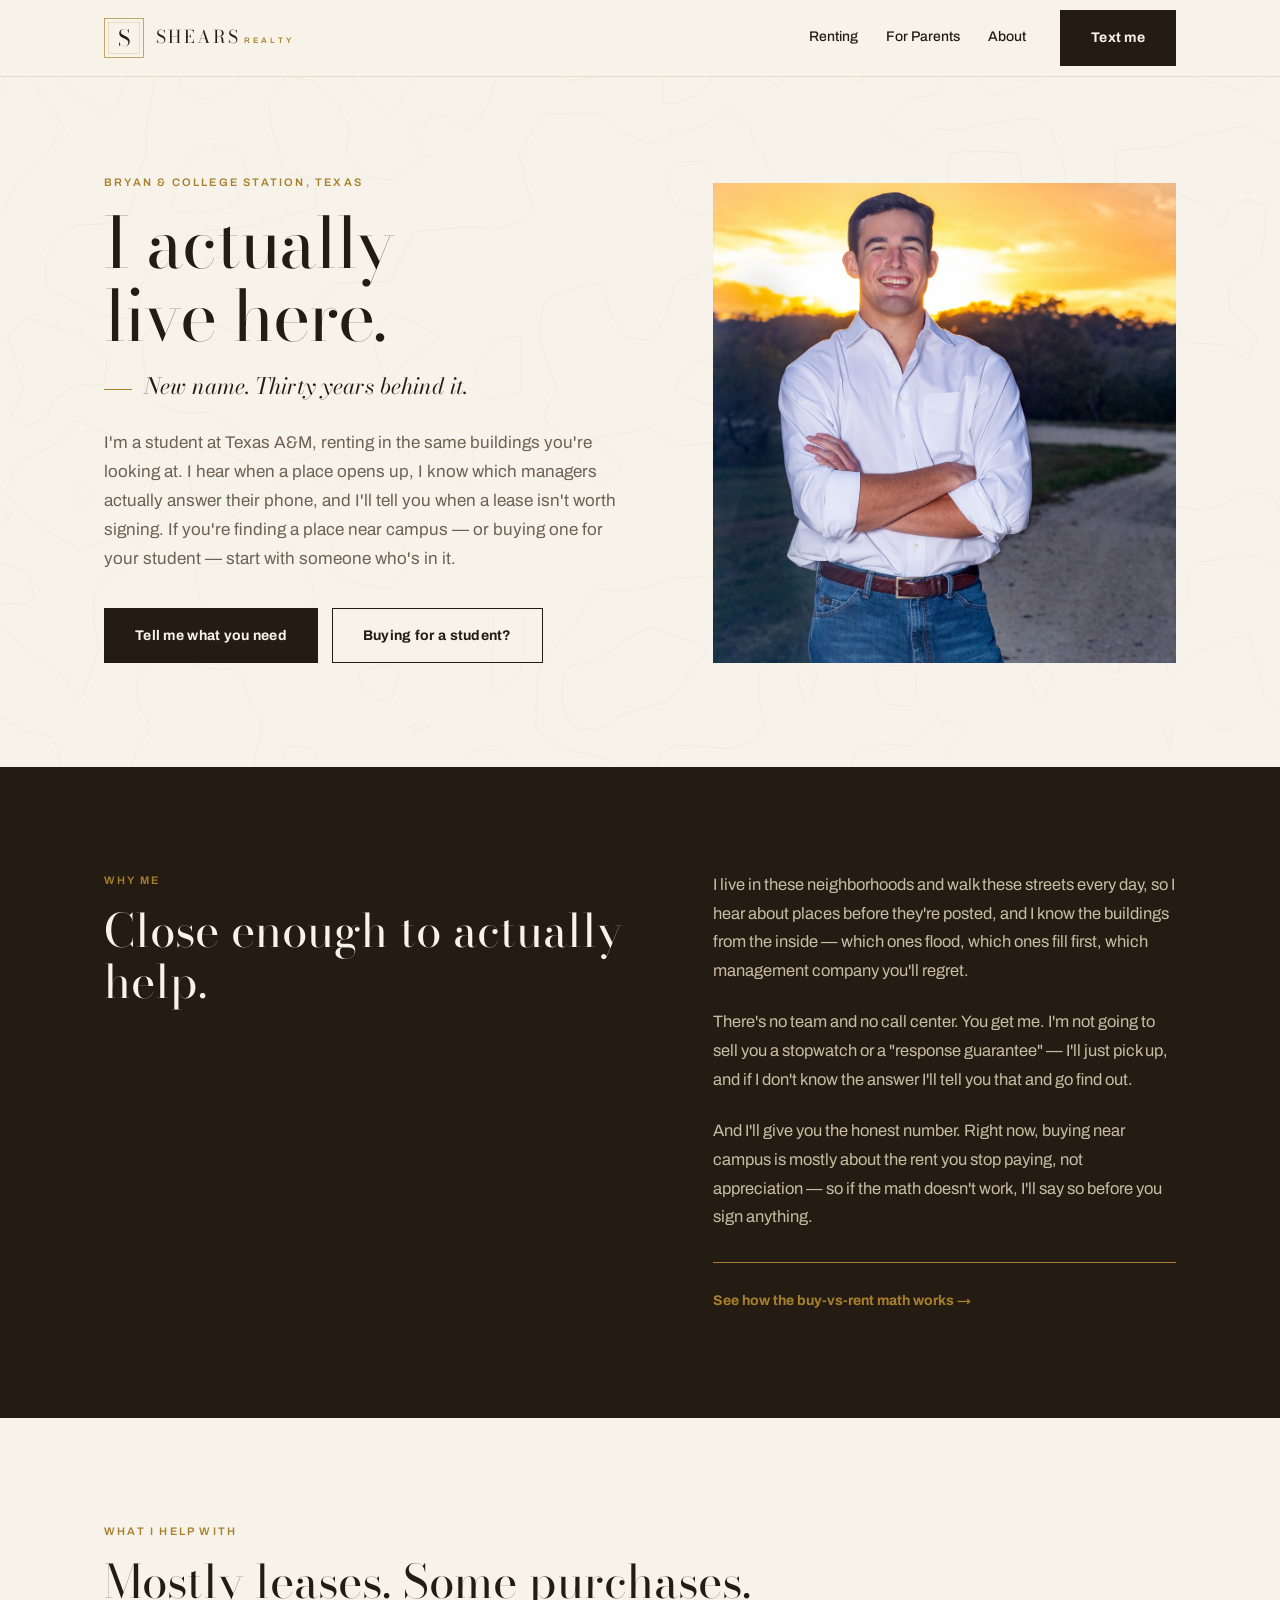
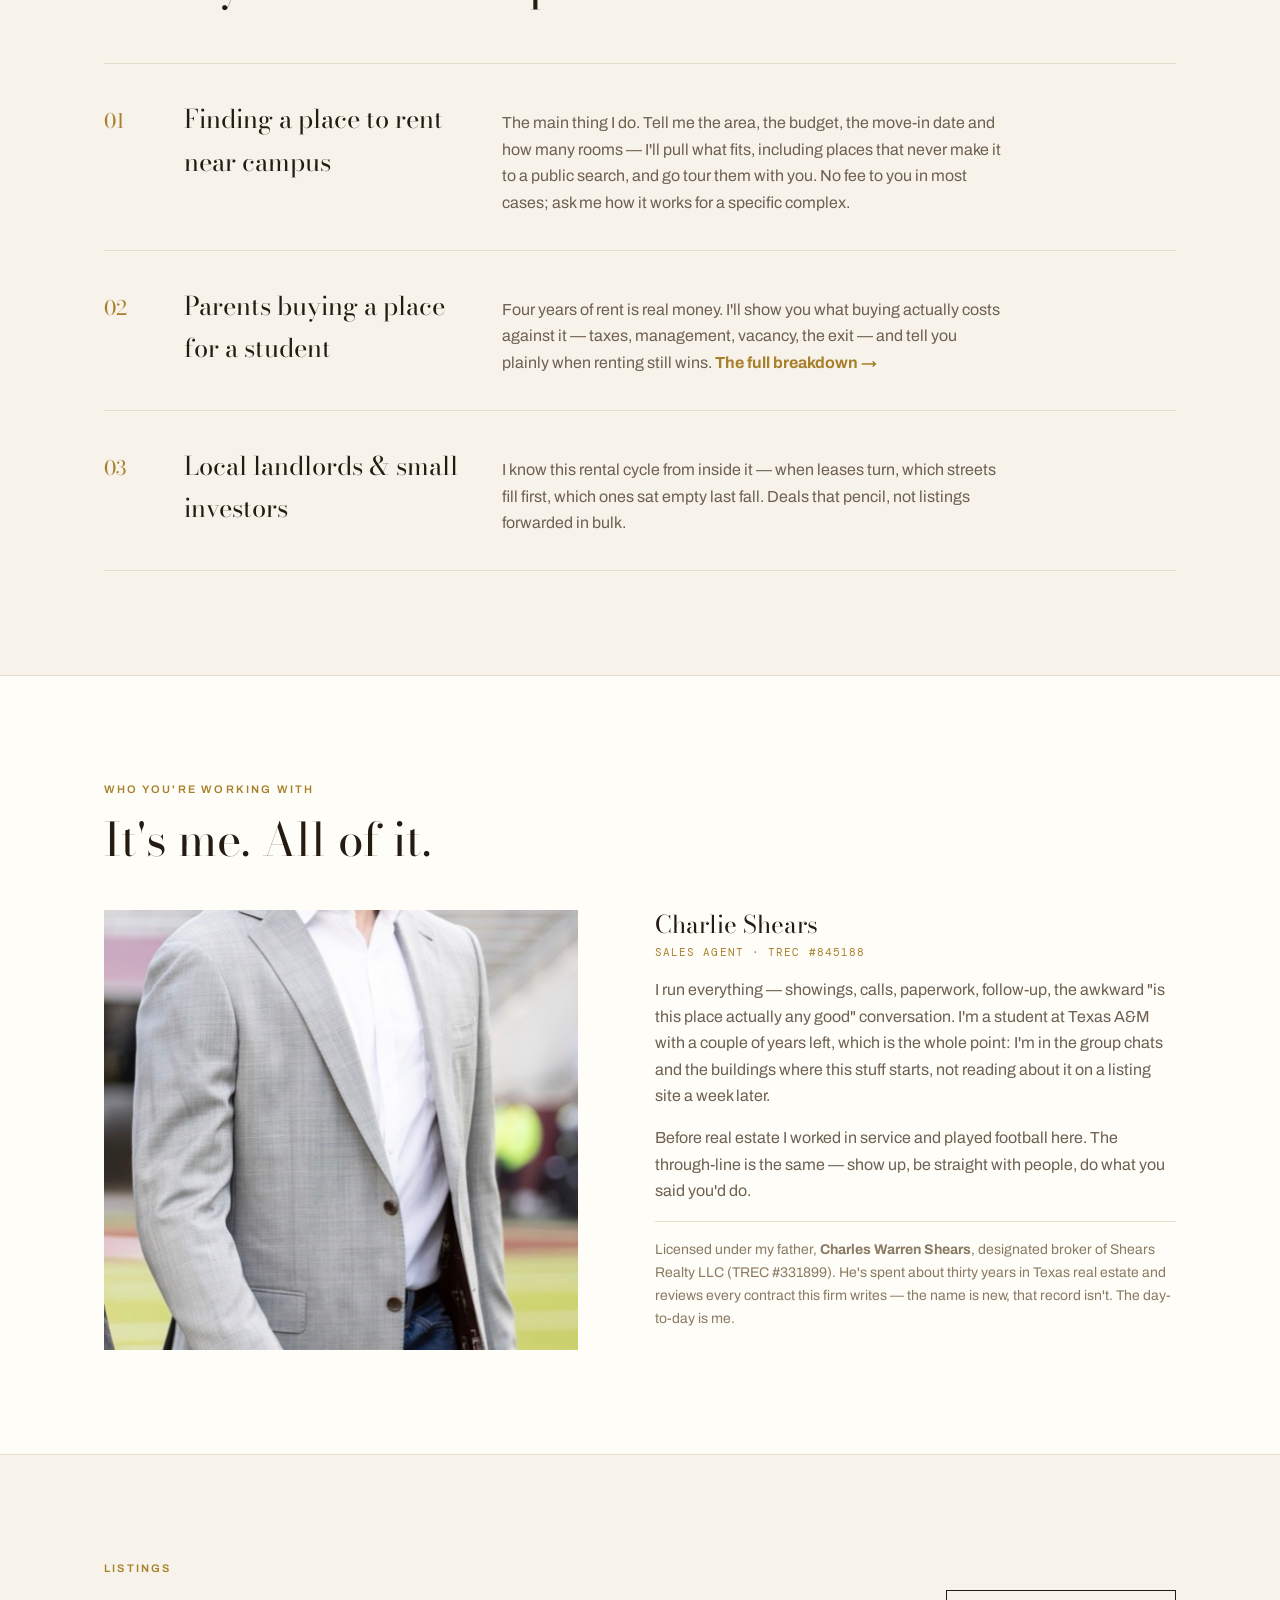
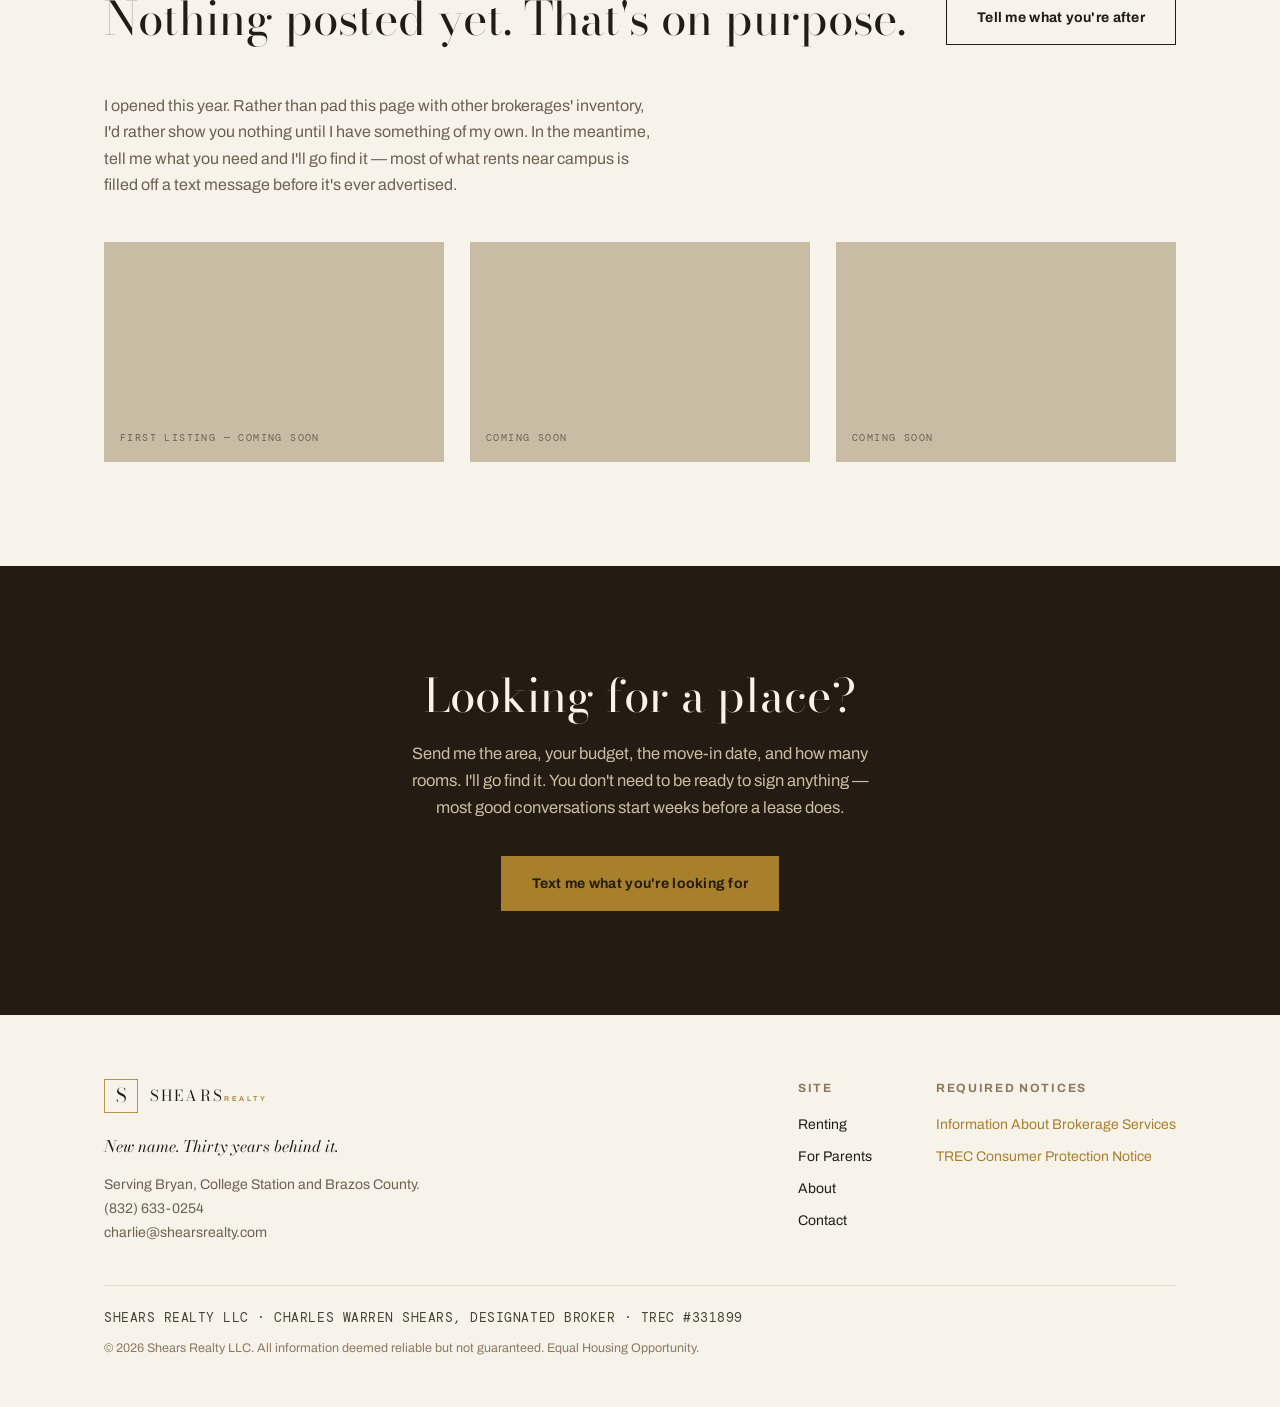
==== index.html @ 7b1cceb6 "Add tagline 'New name. Thirty years behind it.' - Hero deck line under the H1 on index + for-parents" ====
<!doctype html>
<html lang="en">
<head>
<meta charset="utf-8">
<meta name="viewport" content="width=device-width, initial-scale=1">
<title>Shears Realty LLC — Renting &amp; leasing near Texas A&amp;M</title>
<meta name="description" content="I'm a student renting near campus in Bryan–College Station, and I help other people find places here — leases, rentals, and homes parents buy for a student. Straight answers from someone who's actually in it.">
<link rel="canonical" href="https://shearsrealty.com/">
<meta name="theme-color" content="#F7F3EA">

<meta property="og:type" content="website">
<meta property="og:site_name" content="Shears Realty LLC">
<meta property="og:title" content="Shears Realty LLC — I actually live here.">
<meta property="og:description" content="Renting near Texas A&amp;M, from someone who's in the same buildings. Straight answers, no call center.">
<meta property="og:url" content="https://shearsrealty.com/">

<link rel="icon" href="assets/img/favicon.svg" type="image/svg+xml">
<link rel="preconnect" href="https://fonts.googleapis.com">
<link rel="preconnect" href="https://fonts.gstatic.com" crossorigin>
<link href="https://fonts.googleapis.com/css2?family=Bodoni+Moda:ital,opsz,wght@0,6..96,400;0,6..96,500;1,6..96,400&family=Archivo:wght@400;500;600;700&family=DM+Mono:wght@400;500&display=swap" rel="stylesheet">
<link rel="stylesheet" href="assets/css/site.css">
</head>
<body>
<a class="skip" href="#main">Skip to content</a>

<header class="site-header">
  <div class="wrap site-header__inner">
    <a class="brand" href="index.html" aria-label="Shears Realty LLC — home">
      <svg class="brand__mark" viewBox="0 0 84 84" fill="none" aria-hidden="true">
        <rect x="1" y="1" width="82" height="82" stroke="#A8802C" stroke-width="1.4"/>
        <rect x="9" y="9" width="66" height="66" stroke="#A8802C" stroke-width="0.7" opacity="0.55"/>
        <text x="42" y="58" text-anchor="middle" font-family="'Bodoni Moda', Georgia, serif" font-size="47" fill="#241C12">S</text>
      </svg>
      <span>
        <span class="brand__name">SHEARS</span>
        <span class="brand__sub">REALTY</span>
      </span>
    </a>

    <button class="nav-toggle" type="button" aria-expanded="false" aria-controls="primary-nav" aria-label="Open menu">
      <svg width="24" height="24" viewBox="0 0 24 24" fill="none" aria-hidden="true">
        <path d="M4 7h16M4 12h16M4 17h16" stroke="#241C12" stroke-width="1.6" stroke-linecap="round"/>
      </svg>
    </button>

    <nav class="nav" id="primary-nav" aria-label="Primary">
      <div class="nav__links">
        <a href="#help">Renting</a>
        <a href="for-parents.html">For Parents</a>
        <a href="#about">About</a>
      </div>
      <a href="contact.html" class="btn btn-dark">Text me</a>
    </nav>
  </div>
</header>

<main id="main">

  <!-- HERO -->
  <section class="hero">
    <canvas class="hero__bg" id="fractal" aria-hidden="true"></canvas>
    <div class="wrap hero__grid">
      <div>
        <p class="eyebrow">Bryan &amp; College Station, Texas</p>
        <h1 class="h-display">I actually<br>live here.</h1>
        <p class="hero__tag">New name. Thirty years behind it.</p>
        <p class="lede measure" style="margin-top:24px;">I'm a student at Texas&nbsp;A&amp;M, renting in the same buildings you're looking at. I hear when a place opens up, I know which managers actually answer their phone, and I'll tell you when a lease isn't worth signing. If you're finding a place near campus — or buying one for your student — start with someone who's in it.</p>
        <div class="hero__actions">
          <a href="contact.html" class="btn btn-dark">Tell me what you need</a>
          <a href="for-parents.html" class="btn btn-ghost">Buying for a student?</a>
        </div>
      </div>
      <div class="hero__media">
        <div class="ph ph--tall ph--hero">
          <img src="assets/img/charlie-hero.jpg" alt="Charlie Shears outside near College Station, Texas" width="1040" height="1300">
        </div>
      </div>
    </div>
  </section>

  <!-- WHY ME -->
  <section class="section section--dark">
    <div class="wrap split split--wide-left">
      <div>
        <p class="eyebrow">Why me</p>
        <h2 class="h2">Close enough to actually help.</h2>
      </div>
      <div>
        <p style="color:var(--linen); font-size:16.5px; line-height:1.75; margin-bottom:22px;">I live in these neighborhoods and walk these streets every day, so I hear about places before they're posted, and I know the buildings from the inside — which ones flood, which ones fill first, which management company you'll regret.</p>
        <p style="color:var(--linen); font-size:16.5px; line-height:1.75; margin-bottom:22px;">There's no team and no call center. You get me. I'm not going to sell you a stopwatch or a "response guarantee" — I'll just pick up, and if I don't know the answer I'll tell you that and go find out.</p>
        <p style="color:var(--linen); font-size:16.5px; line-height:1.75; margin-bottom:30px;">And I'll give you the honest number. Right now, buying near campus is mostly about the rent you stop paying, not appreciation — so if the math doesn't work, I'll say so before you sign anything.</p>
        <hr class="rule-brass" style="margin-bottom:24px;">
        <a class="link-brass" href="for-parents.html">See how the buy-vs-rent math works &rarr;</a>
      </div>
    </div>
  </section>

  <!-- WHAT I HELP WITH -->
  <section class="section" id="help">
    <div class="wrap">
      <p class="eyebrow">What I help with</p>
      <h2 class="h2">Mostly leases. Some purchases.</h2>
      <div class="rows">
        <div class="rows__item">
          <span class="rows__num">01</span>
          <h3>Finding a place to rent near campus</h3>
          <p>The main thing I do. Tell me the area, the budget, the move-in date and how many rooms — I'll pull what fits, including places that never make it to a public search, and go tour them with you. No fee to you in most cases; ask me how it works for a specific complex.</p>
        </div>
        <div class="rows__item">
          <span class="rows__num">02</span>
          <h3>Parents buying a place for a student</h3>
          <p>Four years of rent is real money. I'll show you what buying actually costs against it — taxes, management, vacancy, the exit — and tell you plainly when renting still wins. <a class="link-brass" href="for-parents.html" style="font-size:inherit;">The full breakdown &rarr;</a></p>
        </div>
        <div class="rows__item">
          <span class="rows__num">03</span>
          <h3>Local landlords &amp; small investors</h3>
          <p>I know this rental cycle from inside it — when leases turn, which streets fill first, which ones sat empty last fall. Deals that pencil, not listings forwarded in bulk.</p>
        </div>
      </div>
    </div>
  </section>

  <!-- WHO / ABOUT -->
  <section class="section section--card" id="about">
    <div class="wrap">
      <p class="eyebrow">Who you're working with</p>
      <h2 class="h2" style="margin-bottom:clamp(28px,4vw,44px);">It's me. All of it.</h2>
      <div class="split split--wide-right" style="align-items:start;">
        <div class="ph ph--tall" style="min-height:clamp(320px,42vw,440px);">
          <img src="assets/img/charlie.jpg" alt="Charlie Shears" width="478" height="900">
        </div>
        <div>
          <h3 class="h3" style="margin-bottom:4px;">Charlie Shears</h3>
          <p class="mono" style="font-size:11px; color:var(--brass); margin:0 0 16px;">SALES AGENT &middot; TREC #845188</p>
          <p style="margin:0 0 16px;">I run everything — showings, calls, paperwork, follow-up, the awkward "is this place actually any good" conversation. I'm a student at Texas&nbsp;A&amp;M with a couple of years left, which is the whole point: I'm in the group chats and the buildings where this stuff starts, not reading about it on a listing site a week later.</p>
          <p style="margin:0 0 16px;">Before real estate I worked in service and played football here. The through-line is the same — show up, be straight with people, do what you said you'd do.</p>
          <p style="font-size:14px; color:var(--stone-mute); margin:0; border-top:1px solid var(--line); padding-top:16px;">Licensed under my father, <strong>Charles&nbsp;Warren&nbsp;Shears</strong>, designated broker of Shears Realty LLC (TREC #331899). He's spent about thirty years in Texas real estate and reviews every contract this firm writes — the name is new, that record isn't. The day-to-day is me.</p>
        </div>
      </div>
    </div>
  </section>

  <!-- LISTINGS -->
  <section class="section" id="listings">
    <div class="wrap">
      <div class="listings__head">
        <div>
          <p class="eyebrow">Listings</p>
          <h2 class="h2">Nothing posted yet. That's on purpose.</h2>
        </div>
        <a href="contact.html" class="btn btn-ghost">Tell me what you're after</a>
      </div>
      <p class="measure" style="margin-bottom:clamp(28px,4vw,44px);">I opened this year. Rather than pad this page with other brokerages' inventory, I'd rather show you nothing until I have something of my own. In the meantime, tell me what you need and I'll go find it — most of what rents near campus is filled off a text message before it's ever advertised.</p>
      <div class="listings__grid">
        <div class="ph ph--card" role="img" aria-label="First listing — coming soon"><span class="ph__label">First listing — coming soon</span></div>
        <div class="ph ph--card" role="img" aria-label="Listing — coming soon"><span class="ph__label">Coming soon</span></div>
        <div class="ph ph--card" role="img" aria-label="Listing — coming soon"><span class="ph__label">Coming soon</span></div>
      </div>
    </div>
  </section>

  <!-- CTA -->
  <section class="section section--dark center">
    <div class="wrap">
      <h2 class="h2" style="margin-bottom:18px;">Looking for a place?</h2>
      <p style="color:var(--linen); font-size:16.5px; max-width:52ch; margin:0 auto 34px;">Send me the area, your budget, the move-in date, and how many rooms. I'll go find it. You don't need to be ready to sign anything — most good conversations start weeks before a lease does.</p>
      <a href="contact.html" class="btn btn-brass">Text me what you're looking for</a>
    </div>
  </section>

</main>

<footer class="site-footer">
  <div class="wrap">
    <div class="site-footer__top">
      <div>
        <a class="brand" href="index.html" aria-label="Shears Realty LLC — home" style="margin-bottom:20px;">
          <svg class="brand__mark" style="width:34px;height:34px;" viewBox="0 0 84 84" fill="none" aria-hidden="true">
            <rect x="1" y="1" width="82" height="82" stroke="#A8802C" stroke-width="2"/>
            <text x="42" y="58" text-anchor="middle" font-family="'Bodoni Moda', Georgia, serif" font-size="47" fill="#241C12">S</text>
          </svg>
          <span><span class="brand__name" style="font-size:.95rem;">SHEARS</span><span class="brand__sub" style="font-size:.44rem;">REALTY</span></span>
        </a>
        <p class="site-footer__tag">New name. Thirty years behind it.</p>
        <p class="site-footer__contact">
          Serving Bryan, College Station and Brazos County.<br>
          <a href="tel:+18326330254">(832) 633-0254</a><br>
          <a href="mailto:charlie@shearsrealty.com">charlie@shearsrealty.com</a>
        </p>
      </div>
      <div class="site-footer__cols">
        <div>
          <h4>Site</h4>
          <a href="#help">Renting</a>
          <a href="for-parents.html">For Parents</a>
          <a href="#about">About</a>
          <a href="contact.html">Contact</a>
        </div>
        <div>
          <h4>Required notices</h4>
          <a class="notice" href="https://www.trec.texas.gov/forms/information-about-brokerage-services" target="_blank" rel="noopener">Information About Brokerage Services</a>
          <a class="notice" href="https://www.trec.texas.gov/forms/consumer-protection-notice" target="_blank" rel="noopener">TREC Consumer Protection Notice</a>
        </div>
      </div>
    </div>
  </div>
  <div class="wrap">
    <div class="site-footer__legal">
      <p class="disclosure">SHEARS REALTY LLC &middot; CHARLES WARREN SHEARS, DESIGNATED BROKER &middot; TREC #331899</p>
      <p class="copyline">&copy; <span data-year>2026</span> Shears Realty LLC. All information deemed reliable but not guaranteed. Equal Housing Opportunity.</p>
    </div>
  </div>
</footer>

<script src="assets/js/site.js" defer></script>
</body>
</html>
---- assets/css/site.css ----
/* =========================================================================
   Shears Realty LLC — Brass & Bone
   Production stylesheet. Tokens and rules follow the approved brand system
   (see shears-realty-claudechat/03-brass-and-bone/view/colour-and-type.html).

   Rule that matters: BRASS IS AN ACCENT, NEVER A FIELD. Use it for rules,
   uppercase labels (12px+), display type, and one CTA per view. It fails
   contrast for small body text on bone (3.1:1) — never set body copy in it.
   ========================================================================= */

:root {
  /* Palette — Brass & Bone */
  --bone:        #F7F3EA;   /* primary ground */
  --brass:       #A8802C;   /* accent only */
  --umber:       #241C12;   /* headlines, dark sections */
  --linen:       #C9BCA4;   /* dividers, muted text on umber, photo blocks */
  --stone:       #6E6152;   /* body copy on bone */
  --card:        #FFFDF8;   /* raised panels on bone */
  --line:        #E5DCC9;   /* hairline dividers */
  --line-strong: #DED3BF;
  --stone-mute:  #8A7A62;   /* captions, labels */
  --ink-soft:    #4A4034;   /* body copy inside cards */

  /* Type */
  --display: 'Bodoni Moda', Georgia, 'Times New Roman', serif;
  --sans:    'Archivo', -apple-system, BlinkMacSystemFont, 'Segoe UI', Roboto, Helvetica, Arial, sans-serif;
  --mono:    'DM Mono', ui-monospace, 'SF Mono', Menlo, Consolas, monospace;

  /* Layout */
  --wrap: 1200px;
  --gutter: clamp(20px, 5vw, 80px);
  --section-y: clamp(56px, 9vw, 104px);
}

/* ----------------------------------------------------------------- reset */
*, *::before, *::after { box-sizing: border-box; }
html { -webkit-text-size-adjust: 100%; scroll-behavior: smooth; }
@media (prefers-reduced-motion: reduce) {
  html { scroll-behavior: auto; }
  * { animation-duration: .01ms !important; transition-duration: .01ms !important; }
}
body {
  margin: 0;
  font-family: var(--sans);
  font-size: 16px;
  line-height: 1.65;
  color: var(--stone);
  background: var(--bone);
  -webkit-font-smoothing: antialiased;
  text-rendering: optimizeLegibility;
}
img { max-width: 100%; display: block; height: auto; }
a { color: inherit; text-decoration: none; }
h1, h2, h3, h4 { font-family: var(--display); font-weight: 400; margin: 0; color: var(--umber); }
p { margin: 0; }
:focus-visible { outline: 2px solid var(--brass); outline-offset: 3px; }

/* skip link */
.skip {
  position: absolute; left: -999px; top: 0; z-index: 200;
  background: var(--umber); color: var(--bone);
  padding: 12px 18px; font-size: 14px; font-weight: 600;
}
.skip:focus { left: 12px; top: 12px; }

/* ------------------------------------------------------------- utilities */
.wrap { max-width: var(--wrap); margin: 0 auto; padding-inline: var(--gutter); }
.eyebrow {
  font-size: 11px; font-weight: 600; letter-spacing: .2em;
  text-transform: uppercase; color: var(--brass); margin: 0 0 16px;
}
.mono { font-family: var(--mono); letter-spacing: .1em; }
.rule-brass { height: 1px; background: var(--brass); border: 0; margin: 0; }
.lede { font-size: clamp(16px, 1.6vw, 17px); line-height: 1.7; color: var(--stone); }
.section { padding-block: var(--section-y); }
.section--card { background: var(--card); border-block: 1px solid var(--line); }
.section--dark { background: var(--umber); color: var(--linen); }
.section--dark h1, .section--dark h2, .section--dark h3 { color: var(--bone); }
.center { text-align: center; }
.measure { max-width: 62ch; }

/* headings scale */
.h-display { font-size: clamp(2.6rem, 6.2vw, 4.4rem); line-height: 1.03; letter-spacing: -.015em; }
.h1        { font-size: clamp(2.2rem, 5vw, 3.9rem);  line-height: 1.06; letter-spacing: -.015em; }
.h2        { font-size: clamp(1.8rem, 3.6vw, 3rem);  line-height: 1.12; }
.h3        { font-size: clamp(1.2rem, 1.9vw, 1.7rem); line-height: 1.2; }

/* ---------------------------------------------------------------- buttons */
.btn {
  display: inline-flex; align-items: center; justify-content: center;
  gap: .5em; padding: 15px 30px;
  font-family: var(--sans); font-size: 14px; font-weight: 700;
  letter-spacing: .02em; border: 1px solid transparent; cursor: pointer;
  transition: background-color .15s ease, color .15s ease, border-color .15s ease;
}
.btn-dark  { background: var(--umber); color: var(--bone); }
.btn-dark:hover  { background: #100b06; }
.btn-ghost { border-color: var(--umber); color: var(--umber); background: transparent; }
.btn-ghost:hover { background: var(--umber); color: var(--bone); }
.btn-brass { background: var(--brass); color: var(--umber); }
.btn-brass:hover { background: #946f22; }
.section--dark .btn-ghost { border-color: var(--linen); color: var(--bone); }
.section--dark .btn-ghost:hover { background: var(--bone); color: var(--umber); }
.btn-block { width: 100%; }
.link-brass { color: var(--brass); font-weight: 700; font-size: 14px; }
.link-brass:hover { text-decoration: underline; }

/* ------------------------------------------------------------------ header */
.site-header {
  position: sticky; top: 0; z-index: 100;
  background: color-mix(in srgb, var(--bone) 92%, transparent);
  backdrop-filter: saturate(140%) blur(8px);
  border-bottom: 1px solid var(--line);
}
.site-header__inner {
  display: flex; align-items: center; justify-content: space-between;
  min-height: 76px; gap: 20px;
}
.brand { display: inline-flex; align-items: center; gap: 12px; }
.brand__mark { width: 40px; height: 40px; flex-shrink: 0; }
.brand__name { font-family: var(--display); font-size: 1.1rem; letter-spacing: .14em; line-height: 1; color: var(--umber); }
.brand__sub  { font-size: .5rem; font-weight: 600; letter-spacing: .4em; color: var(--brass); margin-top: 5px; }

.nav { display: flex; align-items: center; gap: 34px; }
.nav__links { display: flex; gap: 28px; font-size: 14px; font-weight: 500; }
.nav__links a { color: var(--umber); padding-bottom: 3px; }
.nav__links a:hover { color: var(--brass); }
.nav__links a[aria-current="page"] { color: var(--brass); border-bottom: 1px solid var(--brass); }

.nav-toggle {
  display: none; width: 44px; height: 44px; border: 0; background: transparent;
  cursor: pointer; align-items: center; justify-content: center;
}
.nav-toggle svg { display: block; }

@media (max-width: 860px) {
  .nav-toggle { display: inline-flex; }
  .nav {
    position: fixed; inset: 76px 0 auto 0;
    flex-direction: column; align-items: stretch; gap: 0;
    background: var(--bone); border-bottom: 1px solid var(--line);
    padding: 8px var(--gutter) 24px;
    transform: translateY(-12px); opacity: 0; pointer-events: none;
    transition: transform .18s ease, opacity .18s ease;
  }
  .nav[data-open="true"] { transform: translateY(0); opacity: 1; pointer-events: auto; }
  .nav__links { flex-direction: column; gap: 0; }
  .nav__links a { padding: 16px 0; border-bottom: 1px solid var(--line); font-size: 16px; }
  .nav .btn { margin-top: 18px; }
}

/* -------------------------------------------------------------------- hero */
.hero { position: relative; overflow: hidden; padding-top: clamp(48px, 8vw, 96px); padding-bottom: var(--section-y); }
/* faint topographic-contour canvas, painted by site.js; degrades to nothing */
.hero__bg {
  position: absolute; inset: 0; width: 100%; height: 100%;
  z-index: 0; pointer-events: none; opacity: 0;
  transition: opacity 1.2s ease;
}
.hero__bg.is-on { opacity: .85; }
@media (prefers-reduced-motion: reduce) { .hero__bg.is-on { opacity: .7; } }
.hero > .wrap { position: relative; z-index: 1; }
.hero__grid { display: grid; grid-template-columns: 1.15fr 1fr; gap: clamp(32px, 6vw, 80px); align-items: end; }
.hero__tag {
  font-family: var(--display); font-style: italic;
  font-size: clamp(1.1rem, 1.9vw, 1.4rem); color: var(--umber);
  margin-top: 16px;
}
.hero__tag::before { content: ""; display: inline-block; width: 28px; height: 1px; background: var(--brass); vertical-align: middle; margin-right: 12px; }
.hero__actions { display: flex; flex-wrap: wrap; gap: 14px; margin-top: 34px; }
@media (max-width: 900px) {
  .hero__grid { grid-template-columns: 1fr; gap: 32px; }
  .hero__media { order: -1; }
}

/* --------------------------------------------------------- photo placeholder */
/* Swap the <div class="ph"> for <img> when real photography is ready, or drop
   an <img> inside it — the img will cover the block. */
.ph {
  position: relative; background: var(--linen); overflow: hidden;
  display: flex; align-items: flex-end; padding: 16px; min-height: 220px;
}
.ph > img { position: absolute; inset: 0; width: 100%; height: 100%; object-fit: cover; }
.ph--portrait > img { object-position: center top; }
.ph--hero > img { object-position: center 20%; }
.ph__label {
  font-family: var(--mono); font-size: 10px; letter-spacing: .14em;
  text-transform: uppercase; color: var(--stone); position: relative;
}
.ph--tall  { min-height: clamp(280px, 46vw, 480px); }
.ph--wide  { min-height: clamp(200px, 30vw, 360px); }
.ph--card  { min-height: 220px; }
.ph--portrait { width: 170px; min-height: 210px; flex-shrink: 0; }
@media (max-width: 520px) { .ph--portrait { width: 110px; min-height: 140px; } }

/* -------------------------------------------------------- two-column blocks */
.split { display: grid; grid-template-columns: 1fr 1fr; gap: clamp(32px, 6vw, 80px); }
.split--wide-right { grid-template-columns: 1fr 1.1fr; }
.split--wide-left  { grid-template-columns: 1.15fr 1fr; }
@media (max-width: 820px) { .split, .split--wide-right, .split--wide-left { grid-template-columns: 1fr; gap: 28px; } }

/* ---------------------------------------------------------- numbered rows */
.rows { margin-top: clamp(32px, 5vw, 56px); }
.rows__item {
  display: grid; grid-template-columns: 52px 290px 1fr; gap: 28px;
  padding: 34px 0; border-top: 1px solid var(--line); align-items: baseline;
}
.rows__item:last-child { border-bottom: 1px solid var(--line); }
.rows__num { font-family: var(--display); font-size: 20px; color: var(--brass); }
.rows__item h3 { font-size: clamp(1.3rem, 2vw, 1.7rem); }
.rows__item p { max-width: 56ch; }
@media (max-width: 780px) {
  .rows__item { grid-template-columns: 34px 1fr; gap: 14px 16px; padding: 24px 0; }
  .rows__num { font-size: 16px; }
  .rows__item h3 { grid-column: 2; }
  .rows__item p { grid-column: 2; }
}

/* --------------------------------------------------------- the 2-hour band */
.promise {
  background: var(--card); border: 1px solid var(--line);
  padding: clamp(32px, 5vw, 56px) clamp(26px, 5vw, 64px);
  display: grid; grid-template-columns: auto 1fr; gap: clamp(28px, 5vw, 70px);
  align-items: center;
}
.promise__big { font-family: var(--display); font-size: clamp(3rem, 7vw, 4.6rem); line-height: 1; color: var(--umber); }
.promise__body { border-left: 1px solid var(--line-strong); padding-left: clamp(24px, 4vw, 70px); max-width: 52ch; }
@media (max-width: 720px) {
  .promise { grid-template-columns: 1fr; gap: 20px; }
  .promise__body { border-left: 0; padding-left: 0; }
}

/* ------------------------------------------------------------------- team */
.team { display: grid; grid-template-columns: 1fr 1fr; gap: clamp(32px, 5vw, 56px); }
.team__person { display: flex; gap: 26px; }
.team__person h3 { font-size: clamp(1.3rem, 2vw, 1.6rem); margin-bottom: 6px; }
.team__role { font-family: var(--mono); font-size: 11px; letter-spacing: .1em; color: var(--brass); margin: 0 0 14px; }
@media (max-width: 820px) { .team { grid-template-columns: 1fr; } }
@media (max-width: 400px) { .team__person { flex-direction: column; } }

/* --------------------------------------------------------------- listings */
.listings__head { display: flex; justify-content: space-between; align-items: flex-end; gap: 24px; margin-bottom: clamp(28px, 4vw, 48px); flex-wrap: wrap; }
.listings__grid { display: grid; grid-template-columns: repeat(3, 1fr); gap: 26px; }
@media (max-width: 820px) { .listings__grid { grid-template-columns: 1fr; } }

/* -------------------------------------------------------------- data table */
.compare { display: grid; grid-template-columns: 1fr 1fr; gap: clamp(28px, 5vw, 64px); }
@media (max-width: 720px) { .compare { grid-template-columns: 1fr; } }
.compare__label { font-family: var(--mono); font-size: 11px; letter-spacing: .06em; color: var(--brass); margin: 0 0 20px; }
table.ledger { border-collapse: collapse; width: 100%; }
table.ledger td { padding: 15px 16px 15px 0; border-bottom: 1px solid var(--line); font-size: 15px; color: var(--ink-soft); }
table.ledger td.n { text-align: right; font-family: var(--mono); font-variant-numeric: tabular-nums; padding-right: 0; white-space: nowrap; }
table.ledger td.note { text-align: right; padding-right: 0; font-size: 13px; font-style: italic; color: var(--stone-mute); }
table.ledger tr.total td { border-bottom: 0; border-top: 1.5px solid var(--umber); font-weight: 700; color: var(--umber); padding-top: 16px; }
table.ledger tr.total td.note { font-weight: 400; font-style: italic; color: var(--brass); }

/* --------------------------------------------------------------- callouts */
.callout {
  background: var(--card); border: 1px solid var(--line);
  border-left: 3px solid var(--brass); padding: 22px 26px;
}
.callout p { font-size: 14.5px; line-height: 1.65; color: var(--ink-soft); }
.callout p + p { margin-top: 12px; }

/* ------------------------------------------------------------------- form */
.form-card { background: var(--card); border: 1px solid var(--line); padding: clamp(28px, 5vw, 48px); }
.field-row { display: grid; grid-template-columns: 1fr 1fr; gap: 24px; }
@media (max-width: 560px) { .field-row { grid-template-columns: 1fr; gap: 22px; } }
.field { margin-bottom: 26px; }
.field:last-of-type { margin-bottom: 32px; }
.field label,
.fieldset-label {
  display: block; font-size: 11px; font-weight: 600; letter-spacing: .14em;
  text-transform: uppercase; color: var(--stone-mute); margin-bottom: 9px;
}
.field input,
.field textarea {
  width: 100%; border: 0; border-bottom: 1px solid var(--linen);
  background: transparent; padding: 12px 0;
  font-family: var(--sans); font-size: 16px; color: var(--umber);
}
.field textarea { min-height: 90px; resize: vertical; }
.field input:focus,
.field textarea:focus { outline: 0; border-bottom-color: var(--brass); }
fieldset { border: 0; padding: 0; margin: 0 0 26px; }
.chipset { display: flex; flex-wrap: wrap; gap: 10px; }
.chip {
  position: relative; padding: 11px 20px; border: 1px solid var(--linen);
  font-size: 14px; color: var(--stone); cursor: pointer; user-select: none;
}
.chip input { position: absolute; opacity: 0; inset: 0; cursor: pointer; }
.chip:has(input:checked) { border-color: var(--umber); background: var(--umber); color: var(--bone); }
.chip:has(input:focus-visible) { outline: 2px solid var(--brass); outline-offset: 2px; }
.form-fineprint { font-size: 12.5px; color: var(--stone-mute); margin-top: 18px; text-align: center; }

/* ---------------------------------------------------------------- contact aside */
.contact-block { border-top: 1px solid var(--line); padding-top: 26px; margin-bottom: 26px; }
.contact-block:last-child { margin-bottom: 0; }
.contact-block__label { font-family: var(--mono); font-size: 11px; letter-spacing: .1em; color: var(--brass); margin: 0 0 10px; }
.contact-block__big { font-size: 1.5rem; font-family: var(--display); color: var(--umber); margin: 0 0 4px; }

/* ----------------------------------------------------------------- footer */
.site-footer { padding-top: clamp(48px, 7vw, 64px); }
.site-footer__top { display: flex; justify-content: space-between; gap: clamp(32px, 6vw, 70px); flex-wrap: wrap; }
.site-footer__tag { font-family: var(--display); font-style: italic; font-size: 1rem; color: var(--umber); margin: 0 0 14px; }
.site-footer__contact { max-width: 320px; font-size: 14px; line-height: 1.7; color: var(--stone); }
.site-footer__cols { display: flex; gap: clamp(36px, 6vw, 64px); flex-wrap: wrap; }
.site-footer__cols h4 {
  font-family: var(--sans); font-weight: 700; font-size: 12px;
  letter-spacing: .14em; text-transform: uppercase; color: var(--stone-mute); margin: 0 0 14px;
}
.site-footer__cols a { display: block; font-size: 14px; margin-bottom: 9px; color: var(--umber); }
.site-footer__cols a:hover { color: var(--brass); }
.site-footer__cols a.notice { color: var(--brass); max-width: 34ch; }
.site-footer__legal { margin-top: clamp(28px, 4vw, 40px); padding-block: 22px 48px; border-top: 1px solid var(--line); }
/* TREC §535.155: brokerage + designated broker name must appear, broker name
   at least half the size of the largest contact info on the piece. */
/* 13px so the designated broker's name here clears "at least half the size of
   the largest contact information on the piece" (TREC §535.155). The largest
   contact element on any page is the contact-page phone at ~24px. */
.disclosure { font-family: var(--mono); font-size: 13px; letter-spacing: .04em; color: var(--ink-soft); margin: 0; line-height: 1.6; }
.copyline { font-size: 12.5px; color: var(--stone-mute); margin: 10px 0 0; }
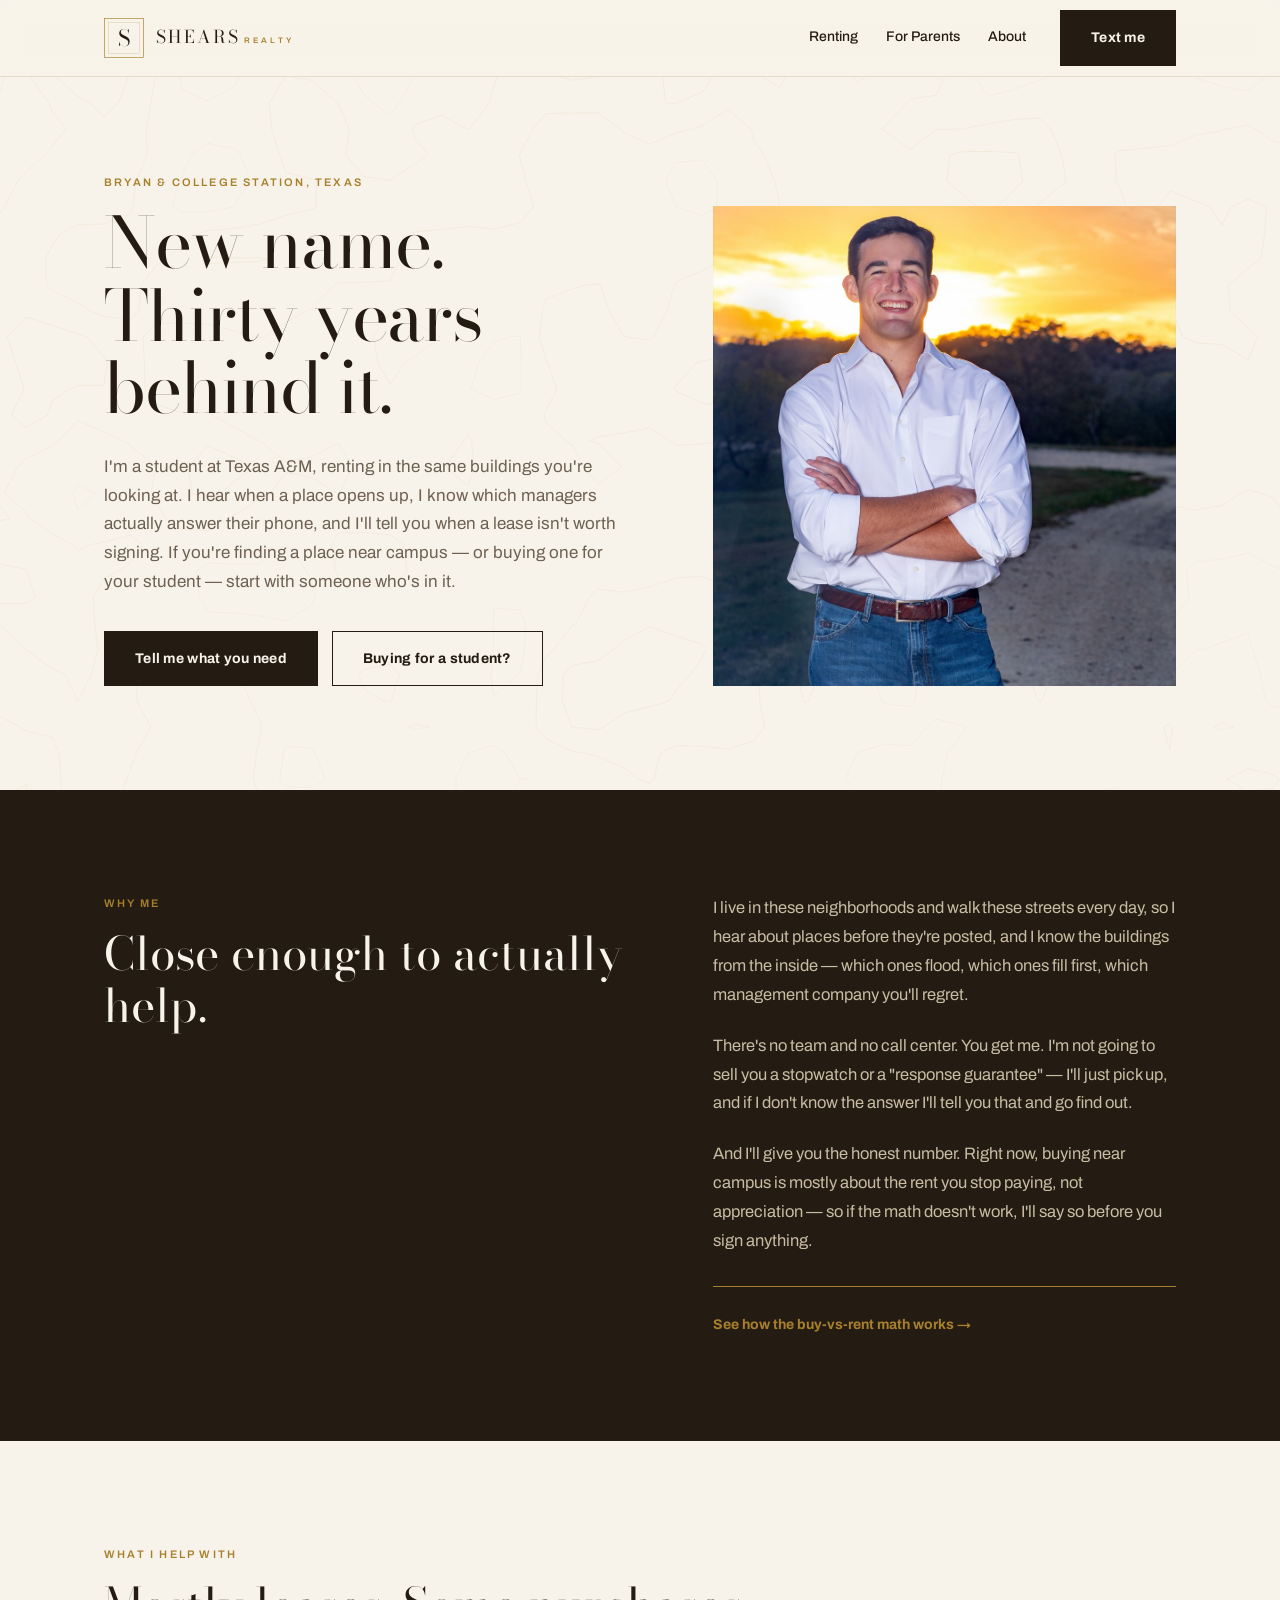
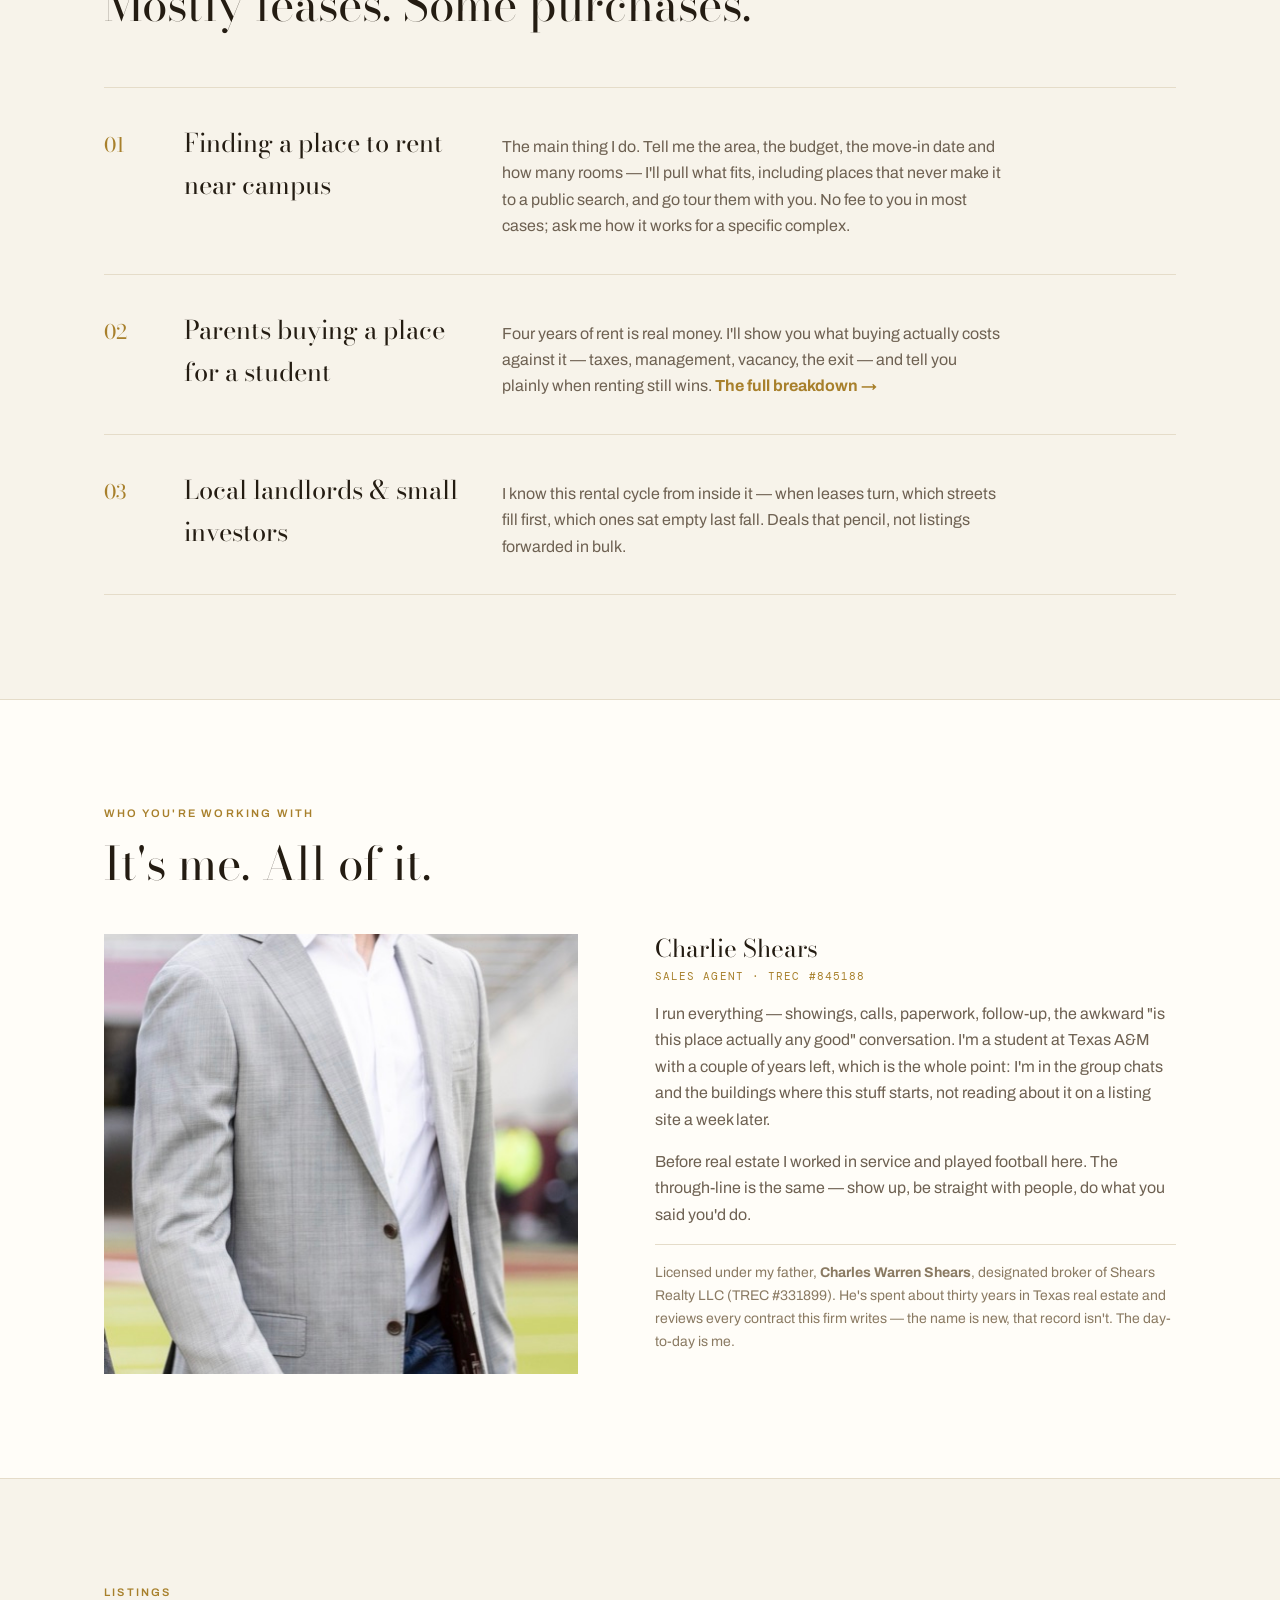
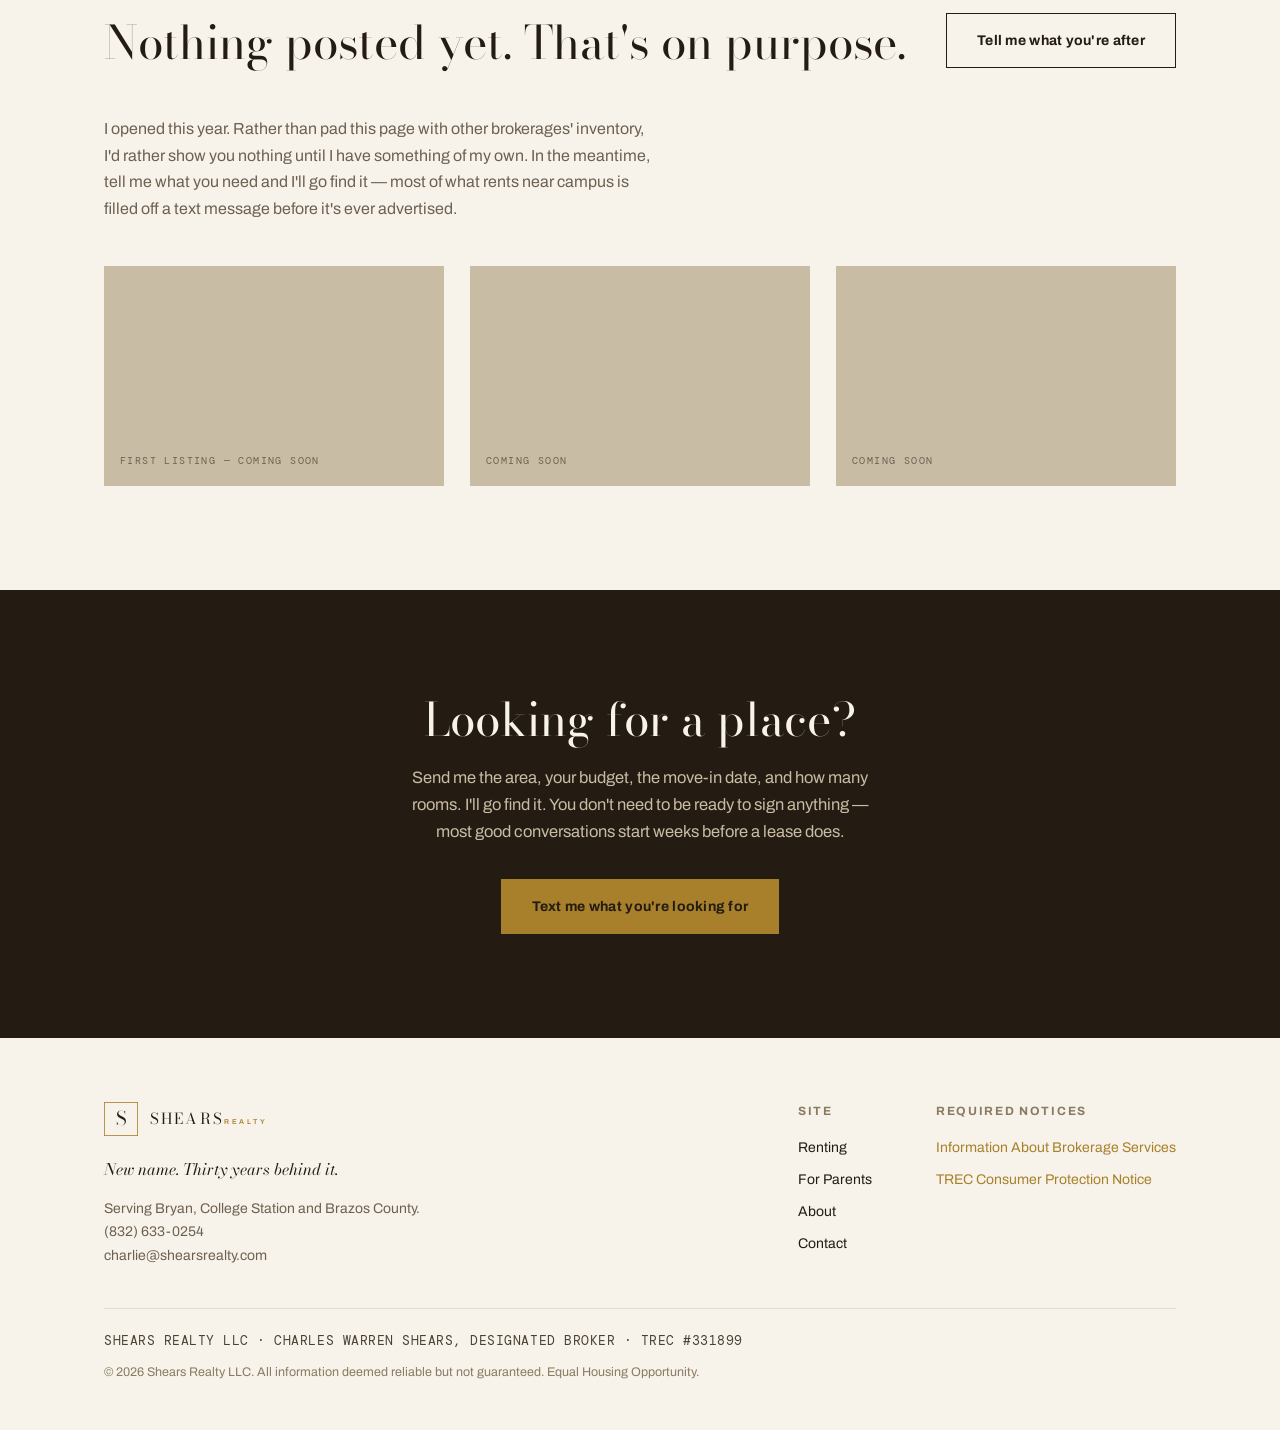
==== commit 84c079b4: "Make 'New name. Thirty years behind it.' the hero headline; drop 'I actually live here.' Co-Authored" ====
--- a/index.html
+++ b/index.html
@@ -10,7 +10,7 @@
 
 <meta property="og:type" content="website">
 <meta property="og:site_name" content="Shears Realty LLC">
-<meta property="og:title" content="Shears Realty LLC — I actually live here.">
+<meta property="og:title" content="Shears Realty LLC — New name. Thirty years behind it.">
 <meta property="og:description" content="Renting near Texas A&amp;M, from someone who's in the same buildings. Straight answers, no call center.">
 <meta property="og:url" content="https://shearsrealty.com/">
 
@@ -62,9 +62,8 @@
     <div class="wrap hero__grid">
       <div>
         <p class="eyebrow">Bryan &amp; College Station, Texas</p>
-        <h1 class="h-display">I actually<br>live here.</h1>
-        <p class="hero__tag">New name. Thirty years behind it.</p>
-        <p class="lede measure" style="margin-top:24px;">I'm a student at Texas&nbsp;A&amp;M, renting in the same buildings you're looking at. I hear when a place opens up, I know which managers actually answer their phone, and I'll tell you when a lease isn't worth signing. If you're finding a place near campus — or buying one for your student — start with someone who's in it.</p>
+        <h1 class="h-display">New name.<br>Thirty years<br>behind it.</h1>
+        <p class="lede measure" style="margin-top:28px;">I'm a student at Texas&nbsp;A&amp;M, renting in the same buildings you're looking at. I hear when a place opens up, I know which managers actually answer their phone, and I'll tell you when a lease isn't worth signing. If you're finding a place near campus — or buying one for your student — start with someone who's in it.</p>
         <div class="hero__actions">
           <a href="contact.html" class="btn btn-dark">Tell me what you need</a>
           <a href="for-parents.html" class="btn btn-ghost">Buying for a student?</a>
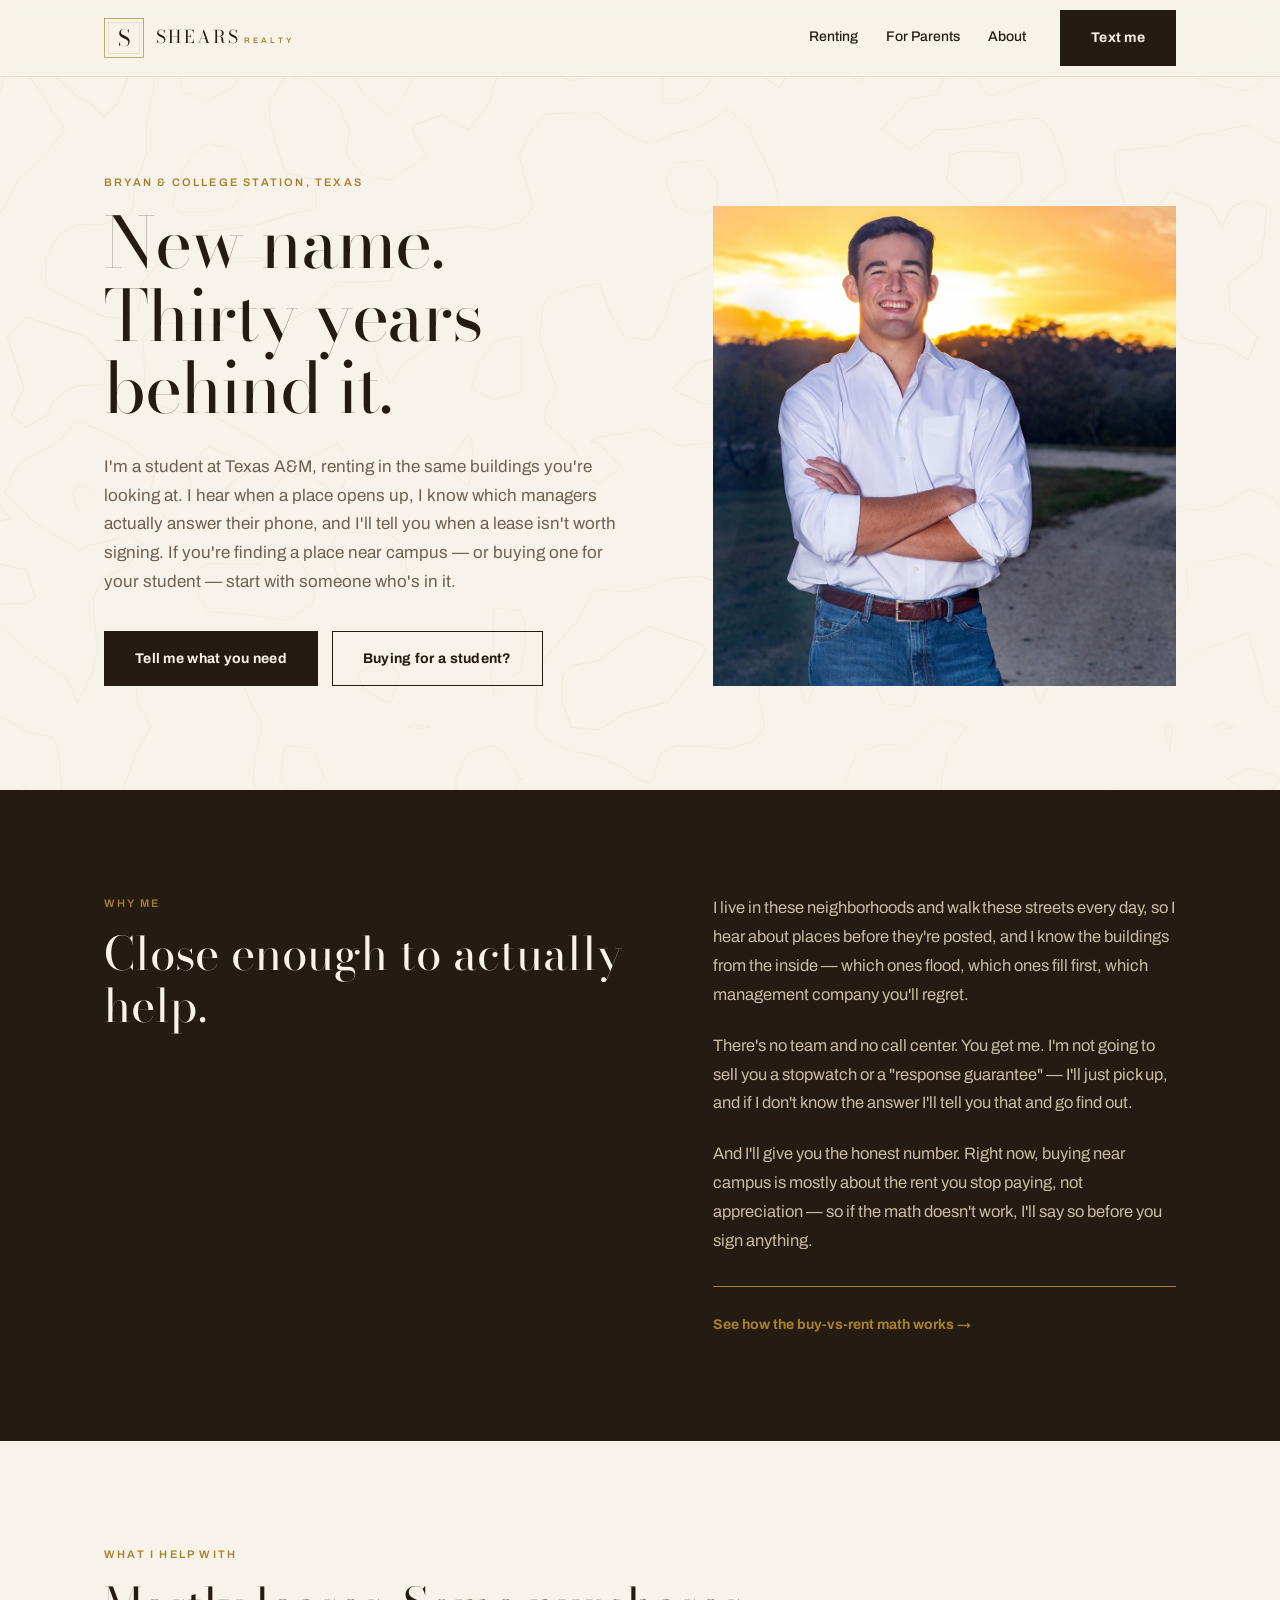
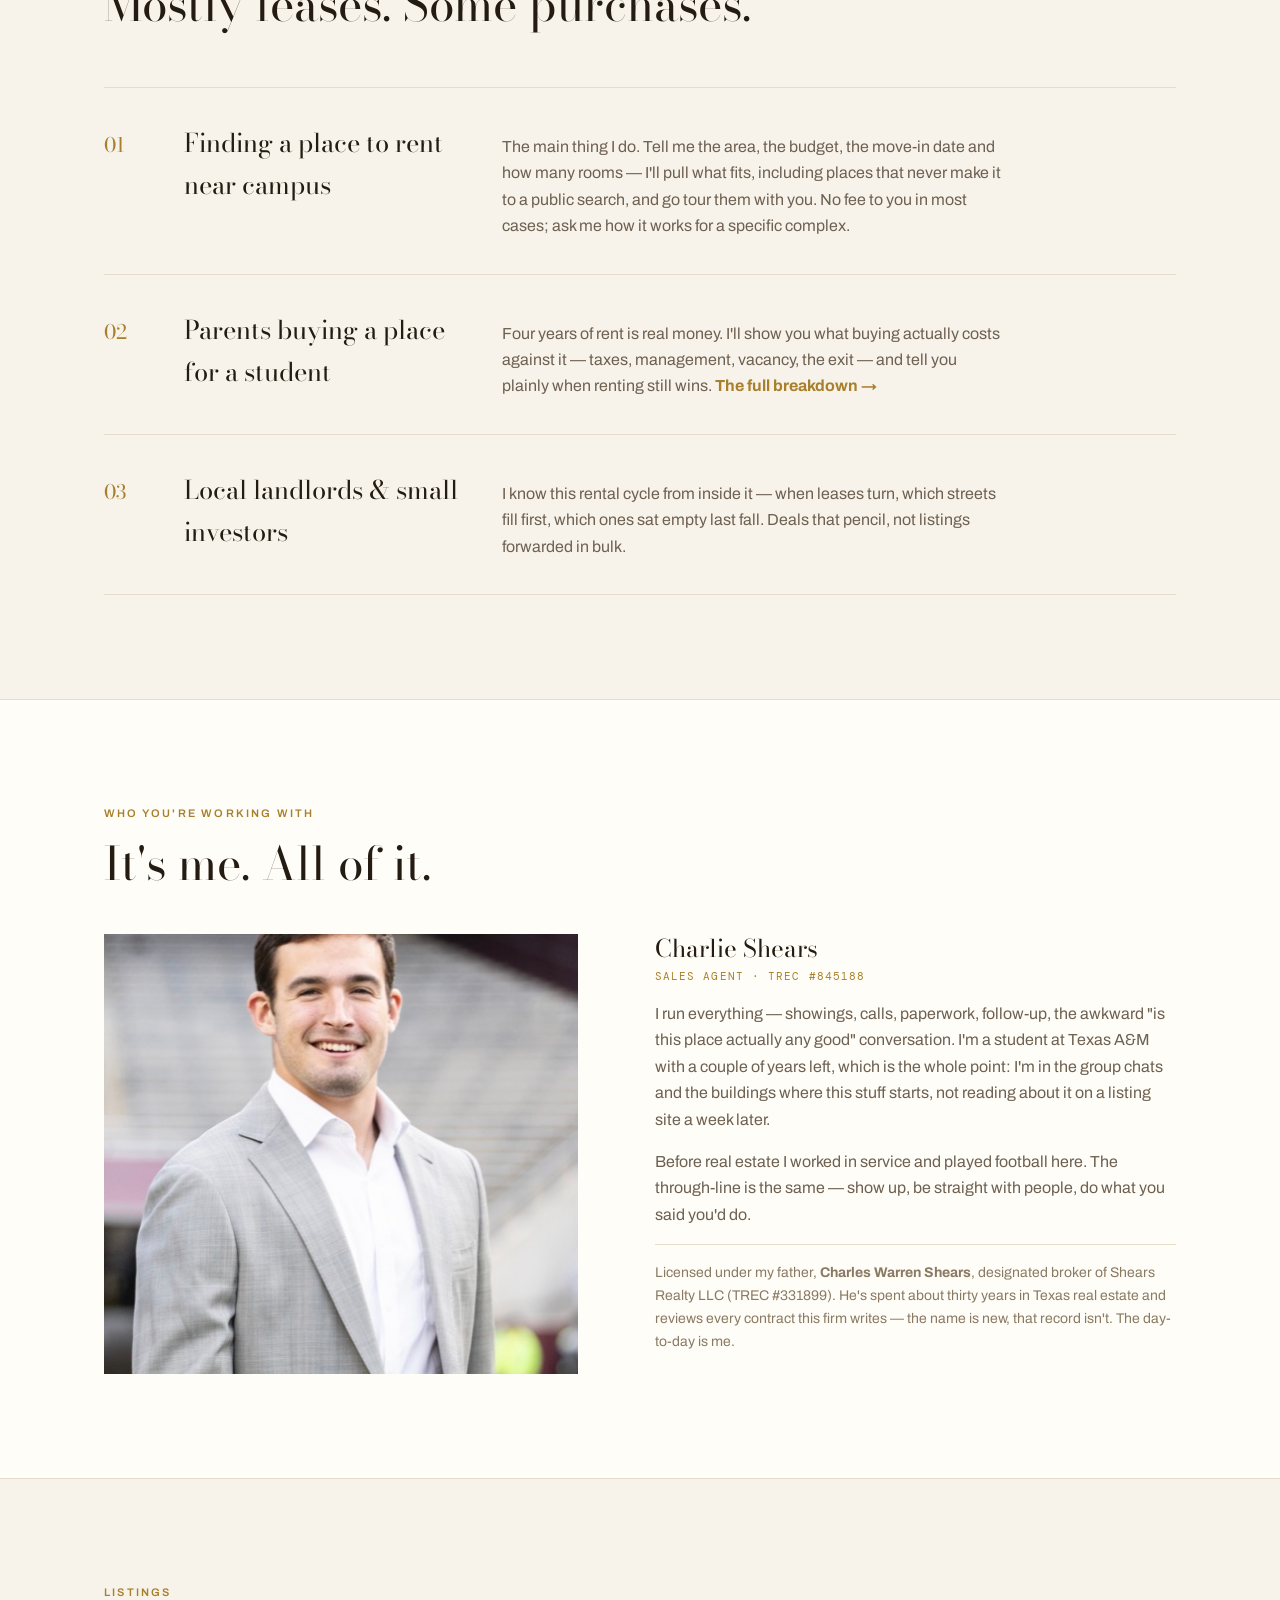
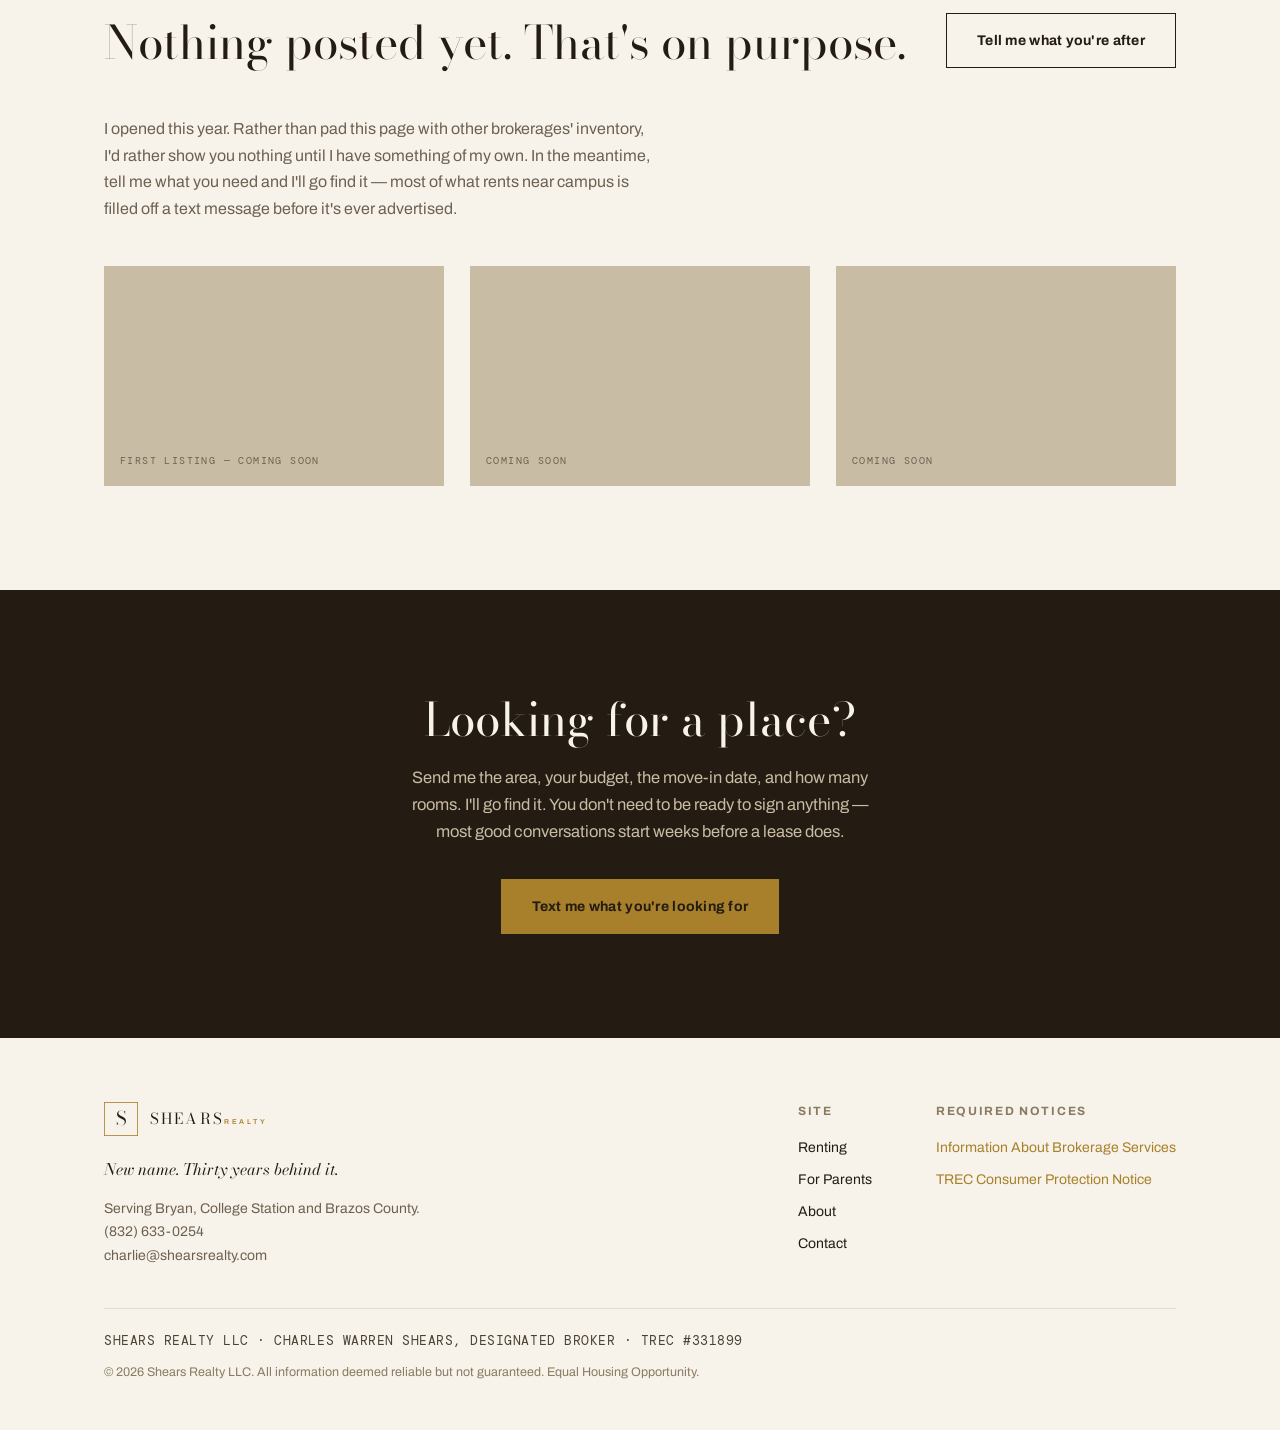
==== commit 5455b007: "Link-preview image = company logo; head-align the About photo - assets/img/og-image.png: 1200x630 lo" ====
--- a/index.html
+++ b/index.html
@@ -13,6 +13,12 @@
 <meta property="og:title" content="Shears Realty LLC — New name. Thirty years behind it.">
 <meta property="og:description" content="Renting near Texas A&amp;M, from someone who's in the same buildings. Straight answers, no call center.">
 <meta property="og:url" content="https://shearsrealty.com/">
+<meta property="og:image" content="https://shearsrealty.com/assets/img/og-image.png">
+<meta property="og:image:width" content="1200">
+<meta property="og:image:height" content="630">
+<meta property="og:image:alt" content="Shears Realty LLC">
+<meta name="twitter:card" content="summary_large_image">
+<meta name="twitter:image" content="https://shearsrealty.com/assets/img/og-image.png">
 
 <link rel="icon" href="assets/img/favicon.svg" type="image/svg+xml">
 <link rel="preconnect" href="https://fonts.googleapis.com">
@@ -126,7 +132,7 @@
       <h2 class="h2" style="margin-bottom:clamp(28px,4vw,44px);">It's me. All of it.</h2>
       <div class="split split--wide-right" style="align-items:start;">
         <div class="ph ph--tall" style="min-height:clamp(320px,42vw,440px);">
-          <img src="assets/img/charlie.jpg" alt="Charlie Shears" width="478" height="900">
+          <img src="assets/img/charlie.jpg" alt="Charlie Shears" width="478" height="900" style="object-position:center 6%;">
         </div>
         <div>
           <h3 class="h3" style="margin-bottom:4px;">Charlie Shears</h3>
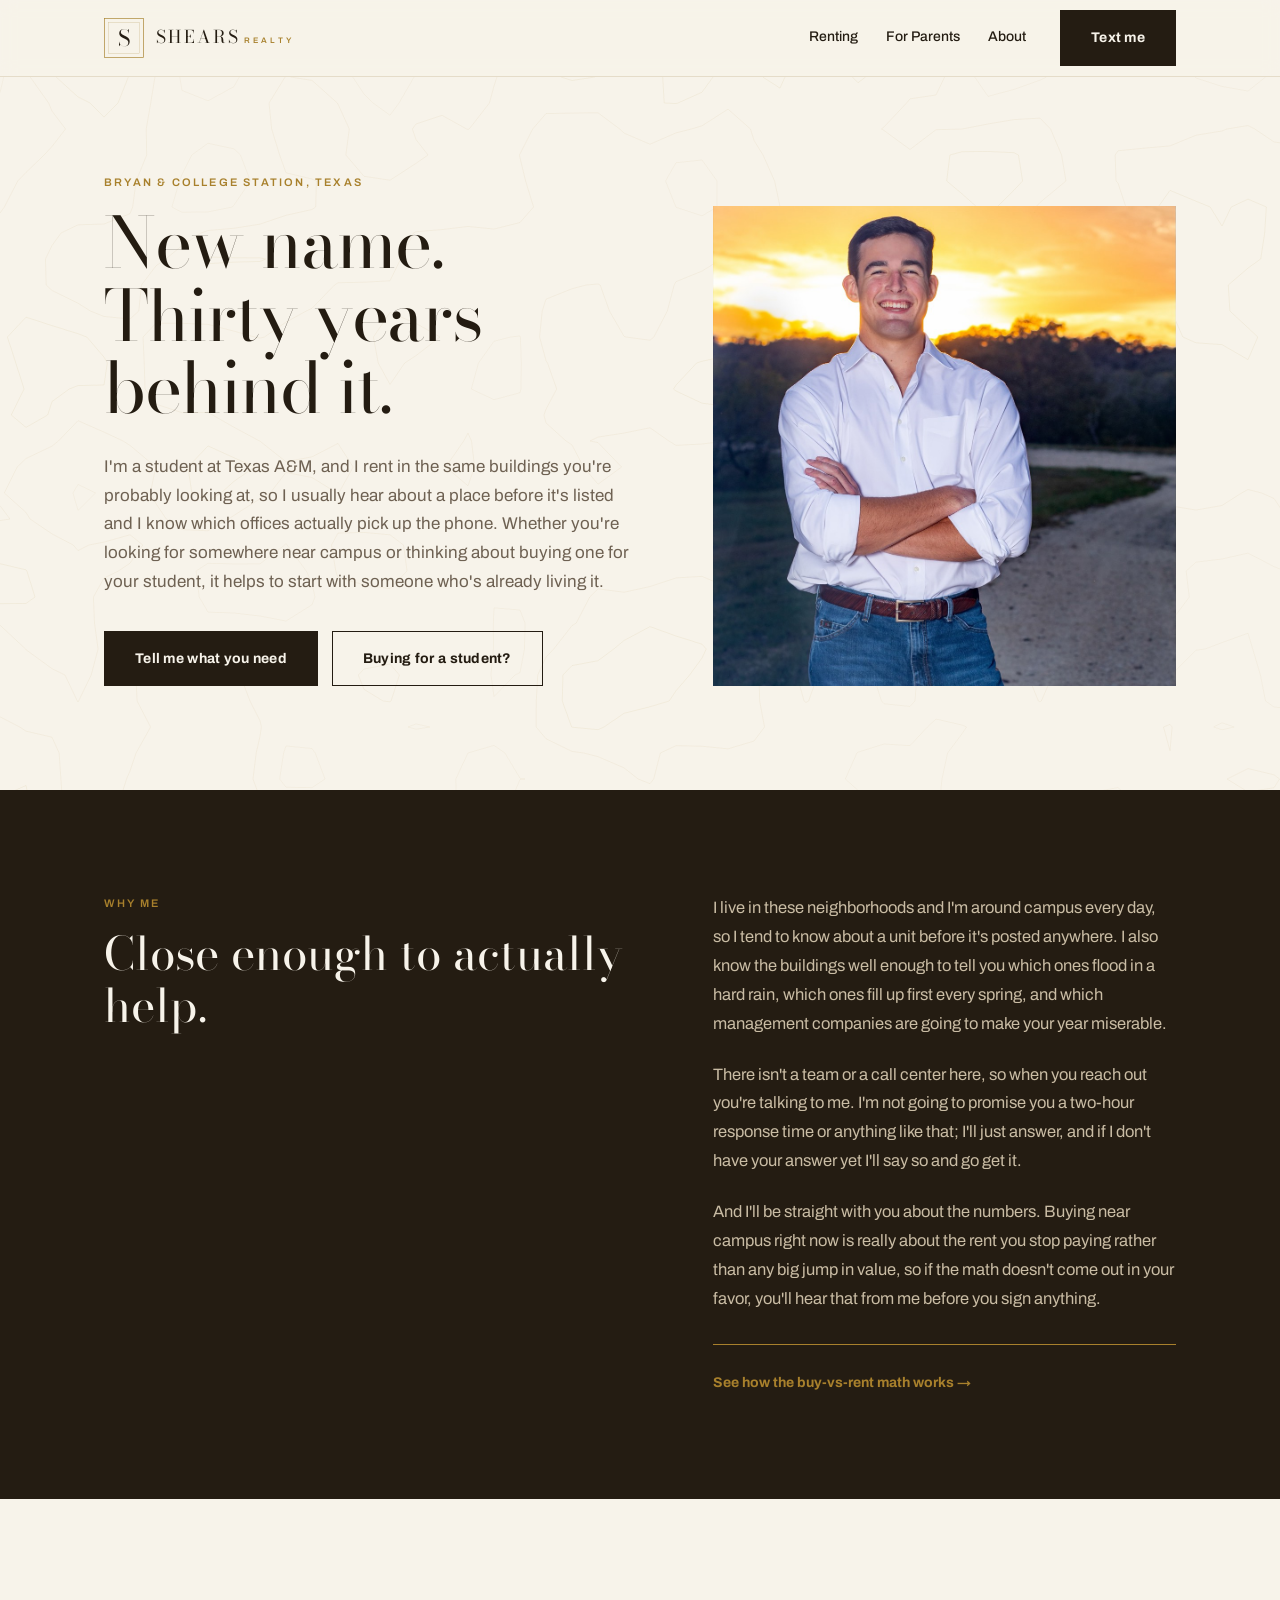
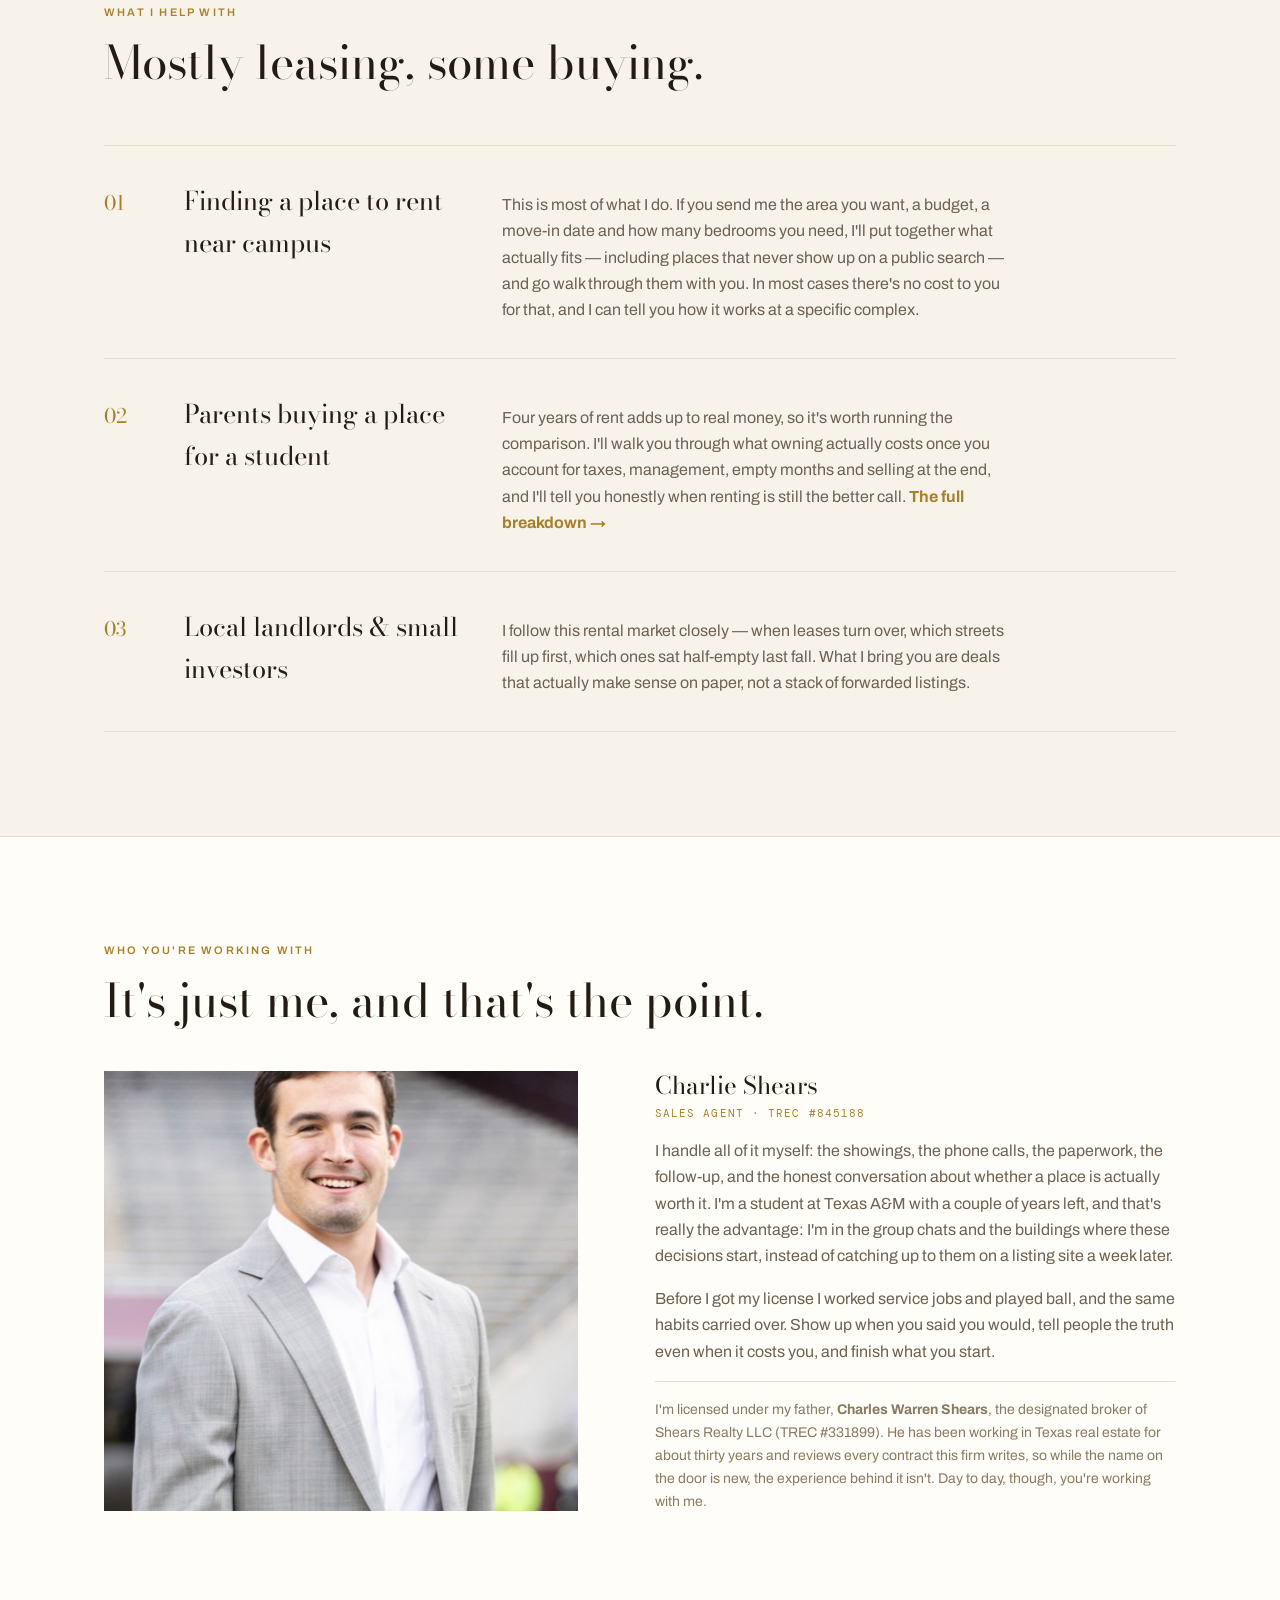
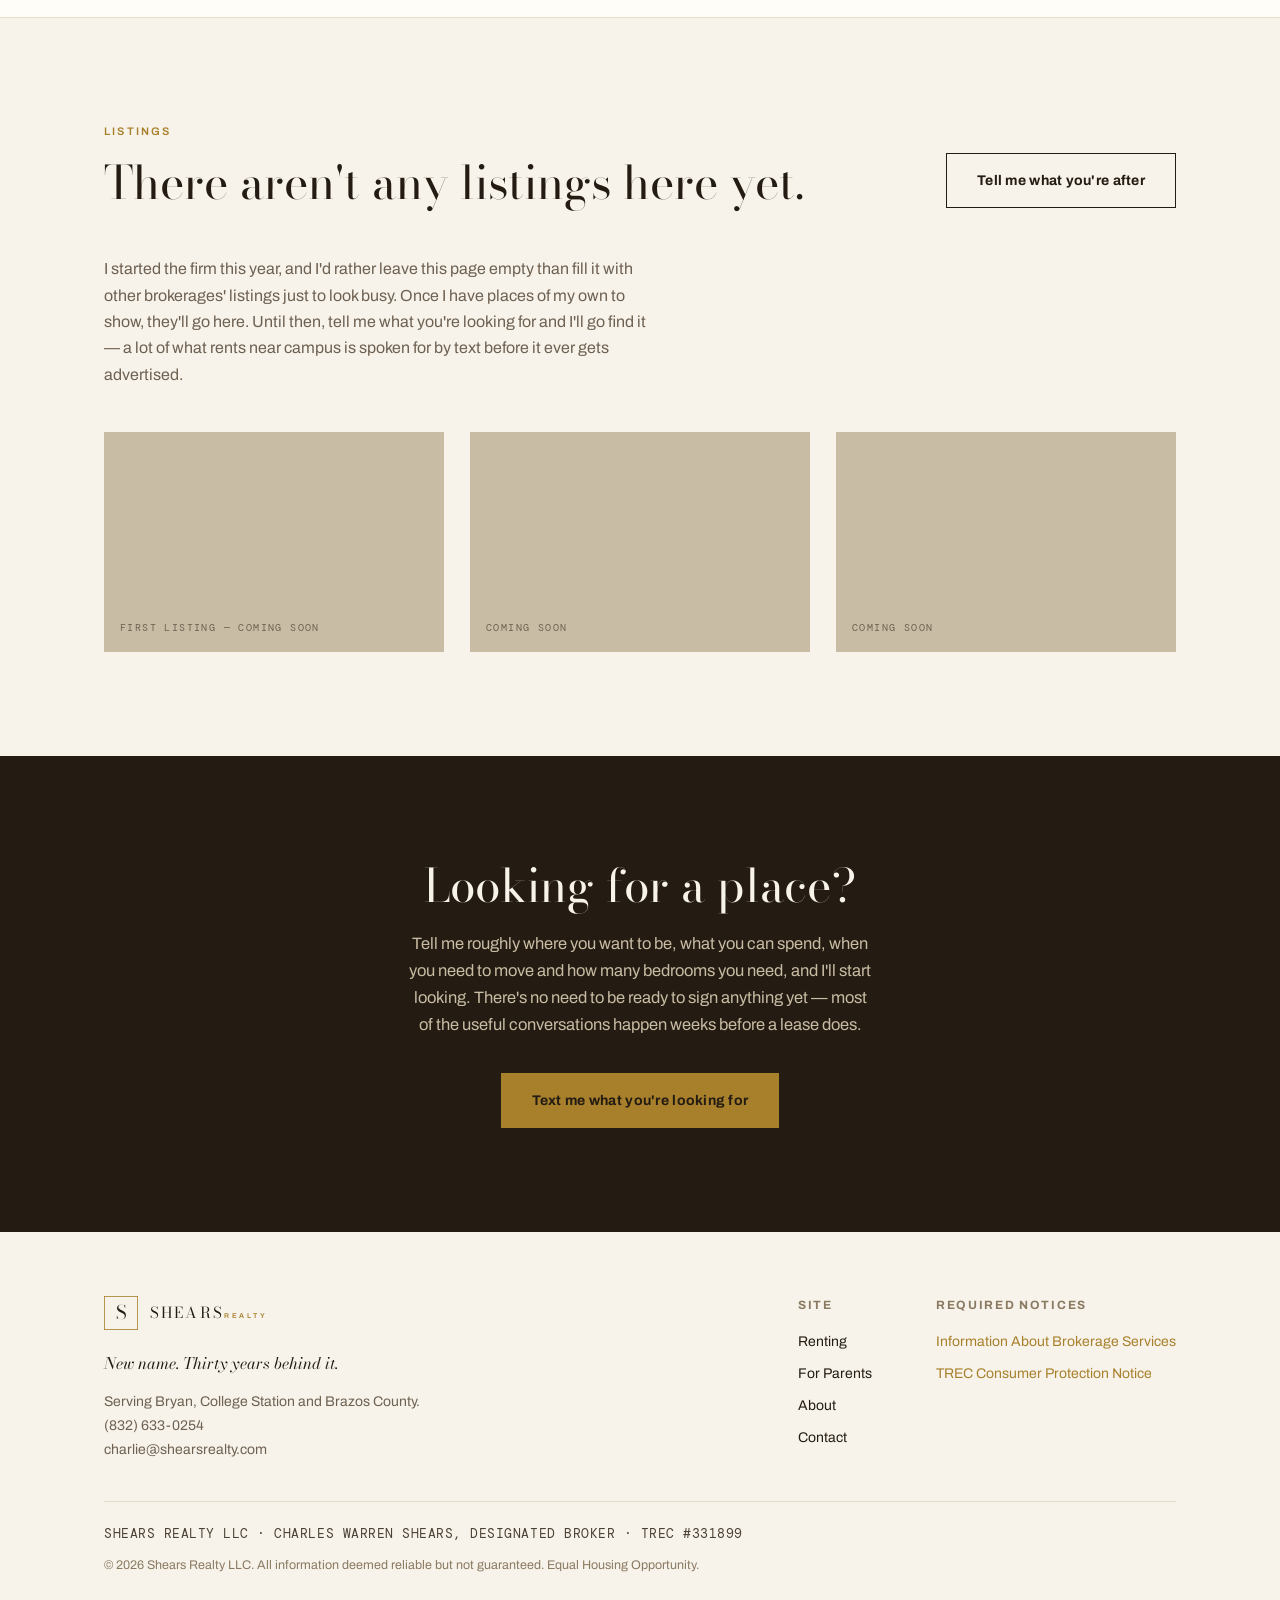
==== commit d56b74cd: "Rewrite body copy in a more natural, connected voice Fewer sentence fragments, em-dash bursts and rh" ====
--- a/index.html
+++ b/index.html
@@ -4,14 +4,14 @@
 <meta charset="utf-8">
 <meta name="viewport" content="width=device-width, initial-scale=1">
 <title>Shears Realty LLC — Renting &amp; leasing near Texas A&amp;M</title>
-<meta name="description" content="I'm a student renting near campus in Bryan–College Station, and I help other people find places here — leases, rentals, and homes parents buy for a student. Straight answers from someone who's actually in it.">
+<meta name="description" content="I'm a student at Texas A&amp;M who rents near campus and helps other people find places here — mostly leases, plus homes that parents buy for a student. Straight answers from someone who's living it.">
 <link rel="canonical" href="https://shearsrealty.com/">
 <meta name="theme-color" content="#F7F3EA">
 
 <meta property="og:type" content="website">
 <meta property="og:site_name" content="Shears Realty LLC">
 <meta property="og:title" content="Shears Realty LLC — New name. Thirty years behind it.">
-<meta property="og:description" content="Renting near Texas A&amp;M, from someone who's in the same buildings. Straight answers, no call center.">
+<meta property="og:description" content="Renting near Texas A&amp;M, from someone who's in the same buildings you are. Straight answers, and no call center to get through first.">
 <meta property="og:url" content="https://shearsrealty.com/">
 <meta property="og:image" content="https://shearsrealty.com/assets/img/og-image.png">
 <meta property="og:image:width" content="1200">
@@ -69,7 +69,7 @@
       <div>
         <p class="eyebrow">Bryan &amp; College Station, Texas</p>
         <h1 class="h-display">New name.<br>Thirty years<br>behind it.</h1>
-        <p class="lede measure" style="margin-top:28px;">I'm a student at Texas&nbsp;A&amp;M, renting in the same buildings you're looking at. I hear when a place opens up, I know which managers actually answer their phone, and I'll tell you when a lease isn't worth signing. If you're finding a place near campus — or buying one for your student — start with someone who's in it.</p>
+        <p class="lede measure" style="margin-top:28px;">I'm a student at Texas&nbsp;A&amp;M, and I rent in the same buildings you're probably looking at, so I usually hear about a place before it's listed and I know which offices actually pick up the phone. Whether you're looking for somewhere near campus or thinking about buying one for your student, it helps to start with someone who's already living it.</p>
         <div class="hero__actions">
           <a href="contact.html" class="btn btn-dark">Tell me what you need</a>
           <a href="for-parents.html" class="btn btn-ghost">Buying for a student?</a>
@@ -91,9 +91,9 @@
         <h2 class="h2">Close enough to actually help.</h2>
       </div>
       <div>
-        <p style="color:var(--linen); font-size:16.5px; line-height:1.75; margin-bottom:22px;">I live in these neighborhoods and walk these streets every day, so I hear about places before they're posted, and I know the buildings from the inside — which ones flood, which ones fill first, which management company you'll regret.</p>
-        <p style="color:var(--linen); font-size:16.5px; line-height:1.75; margin-bottom:22px;">There's no team and no call center. You get me. I'm not going to sell you a stopwatch or a "response guarantee" — I'll just pick up, and if I don't know the answer I'll tell you that and go find out.</p>
-        <p style="color:var(--linen); font-size:16.5px; line-height:1.75; margin-bottom:30px;">And I'll give you the honest number. Right now, buying near campus is mostly about the rent you stop paying, not appreciation — so if the math doesn't work, I'll say so before you sign anything.</p>
+        <p style="color:var(--linen); font-size:16.5px; line-height:1.75; margin-bottom:22px;">I live in these neighborhoods and I'm around campus every day, so I tend to know about a unit before it's posted anywhere. I also know the buildings well enough to tell you which ones flood in a hard rain, which ones fill up first every spring, and which management companies are going to make your year miserable.</p>
+        <p style="color:var(--linen); font-size:16.5px; line-height:1.75; margin-bottom:22px;">There isn't a team or a call center here, so when you reach out you're talking to me. I'm not going to promise you a two-hour response time or anything like that; I'll just answer, and if I don't have your answer yet I'll say so and go get it.</p>
+        <p style="color:var(--linen); font-size:16.5px; line-height:1.75; margin-bottom:30px;">And I'll be straight with you about the numbers. Buying near campus right now is really about the rent you stop paying rather than any big jump in value, so if the math doesn't come out in your favor, you'll hear that from me before you sign anything.</p>
         <hr class="rule-brass" style="margin-bottom:24px;">
         <a class="link-brass" href="for-parents.html">See how the buy-vs-rent math works &rarr;</a>
       </div>
@@ -104,22 +104,22 @@
   <section class="section" id="help">
     <div class="wrap">
       <p class="eyebrow">What I help with</p>
-      <h2 class="h2">Mostly leases. Some purchases.</h2>
+      <h2 class="h2">Mostly leasing, some buying.</h2>
       <div class="rows">
         <div class="rows__item">
           <span class="rows__num">01</span>
           <h3>Finding a place to rent near campus</h3>
-          <p>The main thing I do. Tell me the area, the budget, the move-in date and how many rooms — I'll pull what fits, including places that never make it to a public search, and go tour them with you. No fee to you in most cases; ask me how it works for a specific complex.</p>
+          <p>This is most of what I do. If you send me the area you want, a budget, a move-in date and how many bedrooms you need, I'll put together what actually fits — including places that never show up on a public search — and go walk through them with you. In most cases there's no cost to you for that, and I can tell you how it works at a specific complex.</p>
         </div>
         <div class="rows__item">
           <span class="rows__num">02</span>
           <h3>Parents buying a place for a student</h3>
-          <p>Four years of rent is real money. I'll show you what buying actually costs against it — taxes, management, vacancy, the exit — and tell you plainly when renting still wins. <a class="link-brass" href="for-parents.html" style="font-size:inherit;">The full breakdown &rarr;</a></p>
+          <p>Four years of rent adds up to real money, so it's worth running the comparison. I'll walk you through what owning actually costs once you account for taxes, management, empty months and selling at the end, and I'll tell you honestly when renting is still the better call. <a class="link-brass" href="for-parents.html" style="font-size:inherit;">The full breakdown &rarr;</a></p>
         </div>
         <div class="rows__item">
           <span class="rows__num">03</span>
           <h3>Local landlords &amp; small investors</h3>
-          <p>I know this rental cycle from inside it — when leases turn, which streets fill first, which ones sat empty last fall. Deals that pencil, not listings forwarded in bulk.</p>
+          <p>I follow this rental market closely — when leases turn over, which streets fill up first, which ones sat half-empty last fall. What I bring you are deals that actually make sense on paper, not a stack of forwarded listings.</p>
         </div>
       </div>
     </div>
@@ -129,7 +129,7 @@
   <section class="section section--card" id="about">
     <div class="wrap">
       <p class="eyebrow">Who you're working with</p>
-      <h2 class="h2" style="margin-bottom:clamp(28px,4vw,44px);">It's me. All of it.</h2>
+      <h2 class="h2" style="margin-bottom:clamp(28px,4vw,44px);">It's just me, and that's the point.</h2>
       <div class="split split--wide-right" style="align-items:start;">
         <div class="ph ph--tall" style="min-height:clamp(320px,42vw,440px);">
           <img src="assets/img/charlie.jpg" alt="Charlie Shears" width="478" height="900" style="object-position:center 6%;">
@@ -137,9 +137,9 @@
         <div>
           <h3 class="h3" style="margin-bottom:4px;">Charlie Shears</h3>
           <p class="mono" style="font-size:11px; color:var(--brass); margin:0 0 16px;">SALES AGENT &middot; TREC #845188</p>
-          <p style="margin:0 0 16px;">I run everything — showings, calls, paperwork, follow-up, the awkward "is this place actually any good" conversation. I'm a student at Texas&nbsp;A&amp;M with a couple of years left, which is the whole point: I'm in the group chats and the buildings where this stuff starts, not reading about it on a listing site a week later.</p>
-          <p style="margin:0 0 16px;">Before real estate I worked in service and played football here. The through-line is the same — show up, be straight with people, do what you said you'd do.</p>
-          <p style="font-size:14px; color:var(--stone-mute); margin:0; border-top:1px solid var(--line); padding-top:16px;">Licensed under my father, <strong>Charles&nbsp;Warren&nbsp;Shears</strong>, designated broker of Shears Realty LLC (TREC #331899). He's spent about thirty years in Texas real estate and reviews every contract this firm writes — the name is new, that record isn't. The day-to-day is me.</p>
+          <p style="margin:0 0 16px;">I handle all of it myself: the showings, the phone calls, the paperwork, the follow-up, and the honest conversation about whether a place is actually worth it. I'm a student at Texas&nbsp;A&amp;M with a couple of years left, and that's really the advantage: I'm in the group chats and the buildings where these decisions start, instead of catching up to them on a listing site a week later.</p>
+          <p style="margin:0 0 16px;">Before I got my license I worked service jobs and played ball, and the same habits carried over. Show up when you said you would, tell people the truth even when it costs you, and finish what you start.</p>
+          <p style="font-size:14px; color:var(--stone-mute); margin:0; border-top:1px solid var(--line); padding-top:16px;">I'm licensed under my father, <strong>Charles&nbsp;Warren&nbsp;Shears</strong>, the designated broker of Shears Realty LLC (TREC #331899). He has been working in Texas real estate for about thirty years and reviews every contract this firm writes, so while the name on the door is new, the experience behind it isn't. Day to day, though, you're working with me.</p>
         </div>
       </div>
     </div>
@@ -151,11 +151,11 @@
       <div class="listings__head">
         <div>
           <p class="eyebrow">Listings</p>
-          <h2 class="h2">Nothing posted yet. That's on purpose.</h2>
+          <h2 class="h2">There aren't any listings here yet.</h2>
         </div>
         <a href="contact.html" class="btn btn-ghost">Tell me what you're after</a>
       </div>
-      <p class="measure" style="margin-bottom:clamp(28px,4vw,44px);">I opened this year. Rather than pad this page with other brokerages' inventory, I'd rather show you nothing until I have something of my own. In the meantime, tell me what you need and I'll go find it — most of what rents near campus is filled off a text message before it's ever advertised.</p>
+      <p class="measure" style="margin-bottom:clamp(28px,4vw,44px);">I started the firm this year, and I'd rather leave this page empty than fill it with other brokerages' listings just to look busy. Once I have places of my own to show, they'll go here. Until then, tell me what you're looking for and I'll go find it — a lot of what rents near campus is spoken for by text before it ever gets advertised.</p>
       <div class="listings__grid">
         <div class="ph ph--card" role="img" aria-label="First listing — coming soon"><span class="ph__label">First listing — coming soon</span></div>
         <div class="ph ph--card" role="img" aria-label="Listing — coming soon"><span class="ph__label">Coming soon</span></div>
@@ -168,7 +168,7 @@
   <section class="section section--dark center">
     <div class="wrap">
       <h2 class="h2" style="margin-bottom:18px;">Looking for a place?</h2>
-      <p style="color:var(--linen); font-size:16.5px; max-width:52ch; margin:0 auto 34px;">Send me the area, your budget, the move-in date, and how many rooms. I'll go find it. You don't need to be ready to sign anything — most good conversations start weeks before a lease does.</p>
+      <p style="color:var(--linen); font-size:16.5px; max-width:52ch; margin:0 auto 34px;">Tell me roughly where you want to be, what you can spend, when you need to move and how many bedrooms you need, and I'll start looking. There's no need to be ready to sign anything yet — most of the useful conversations happen weeks before a lease does.</p>
       <a href="contact.html" class="btn btn-brass">Text me what you're looking for</a>
     </div>
   </section>
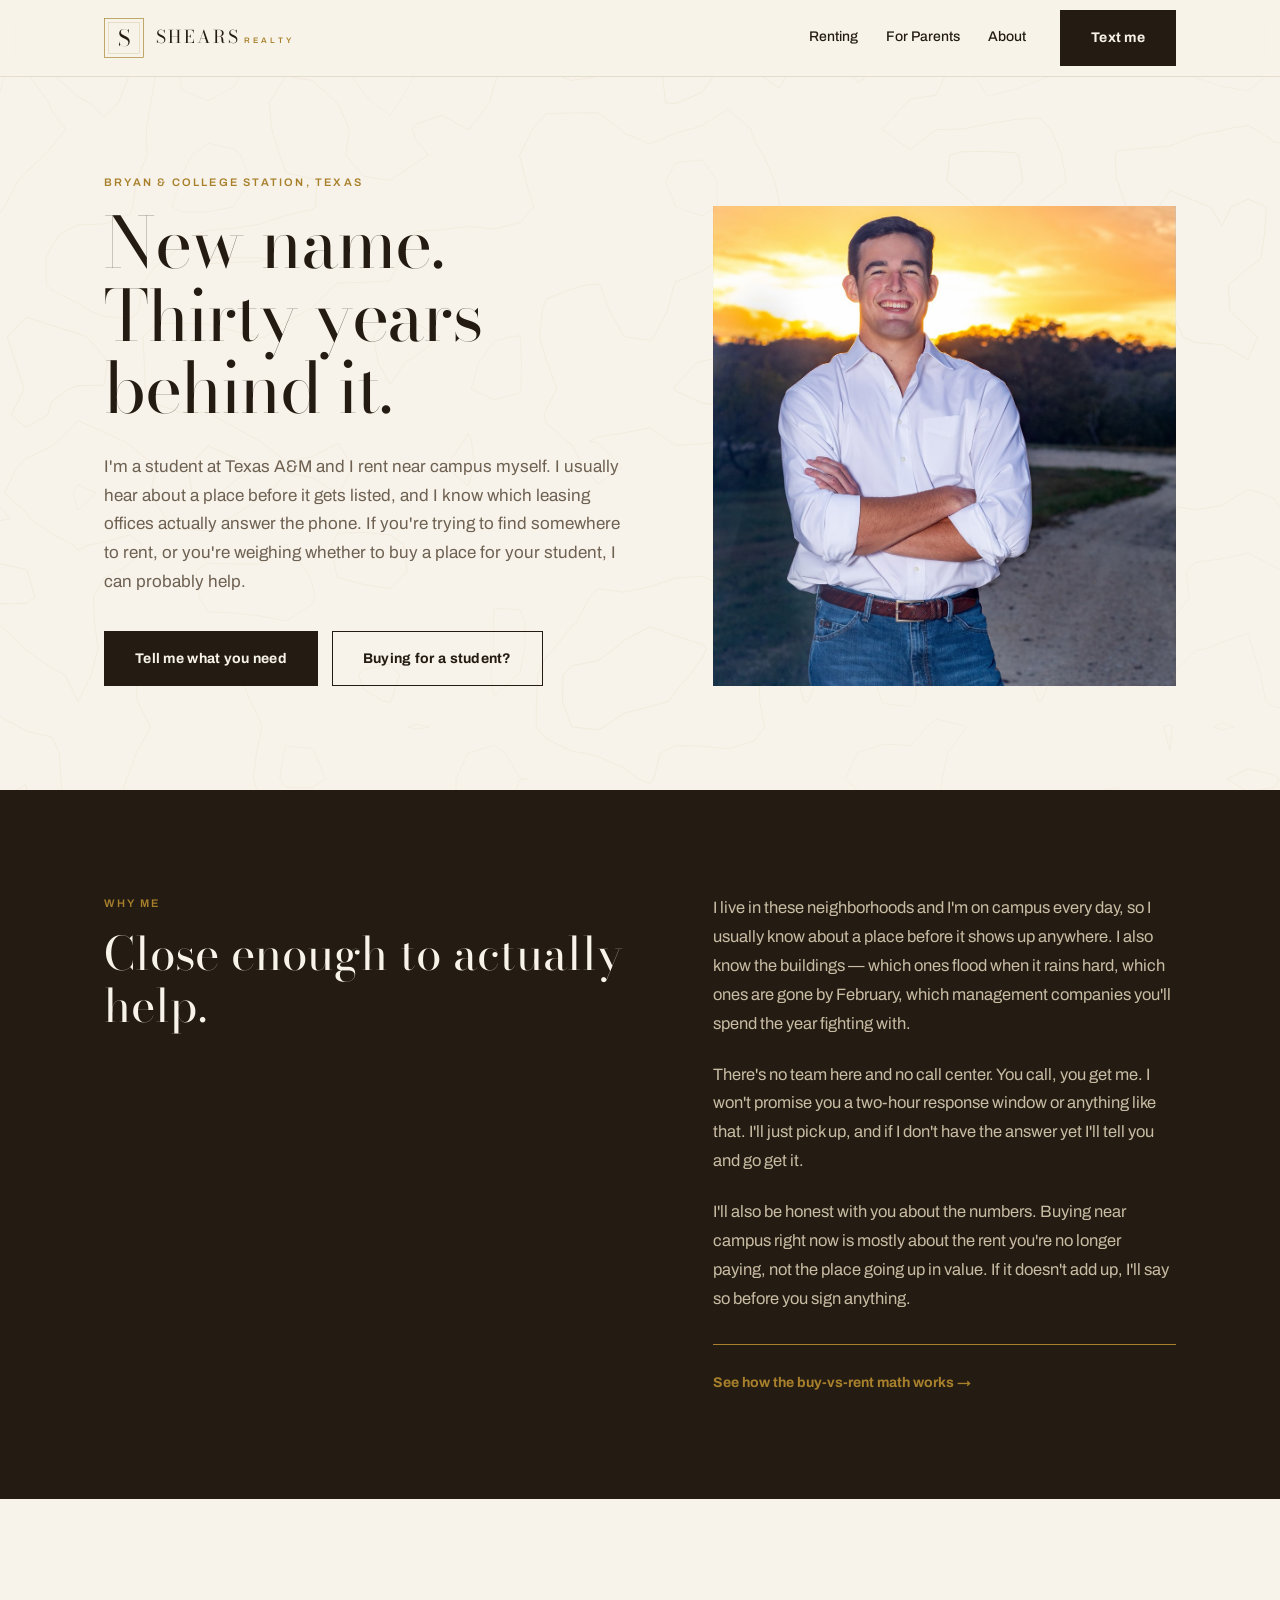
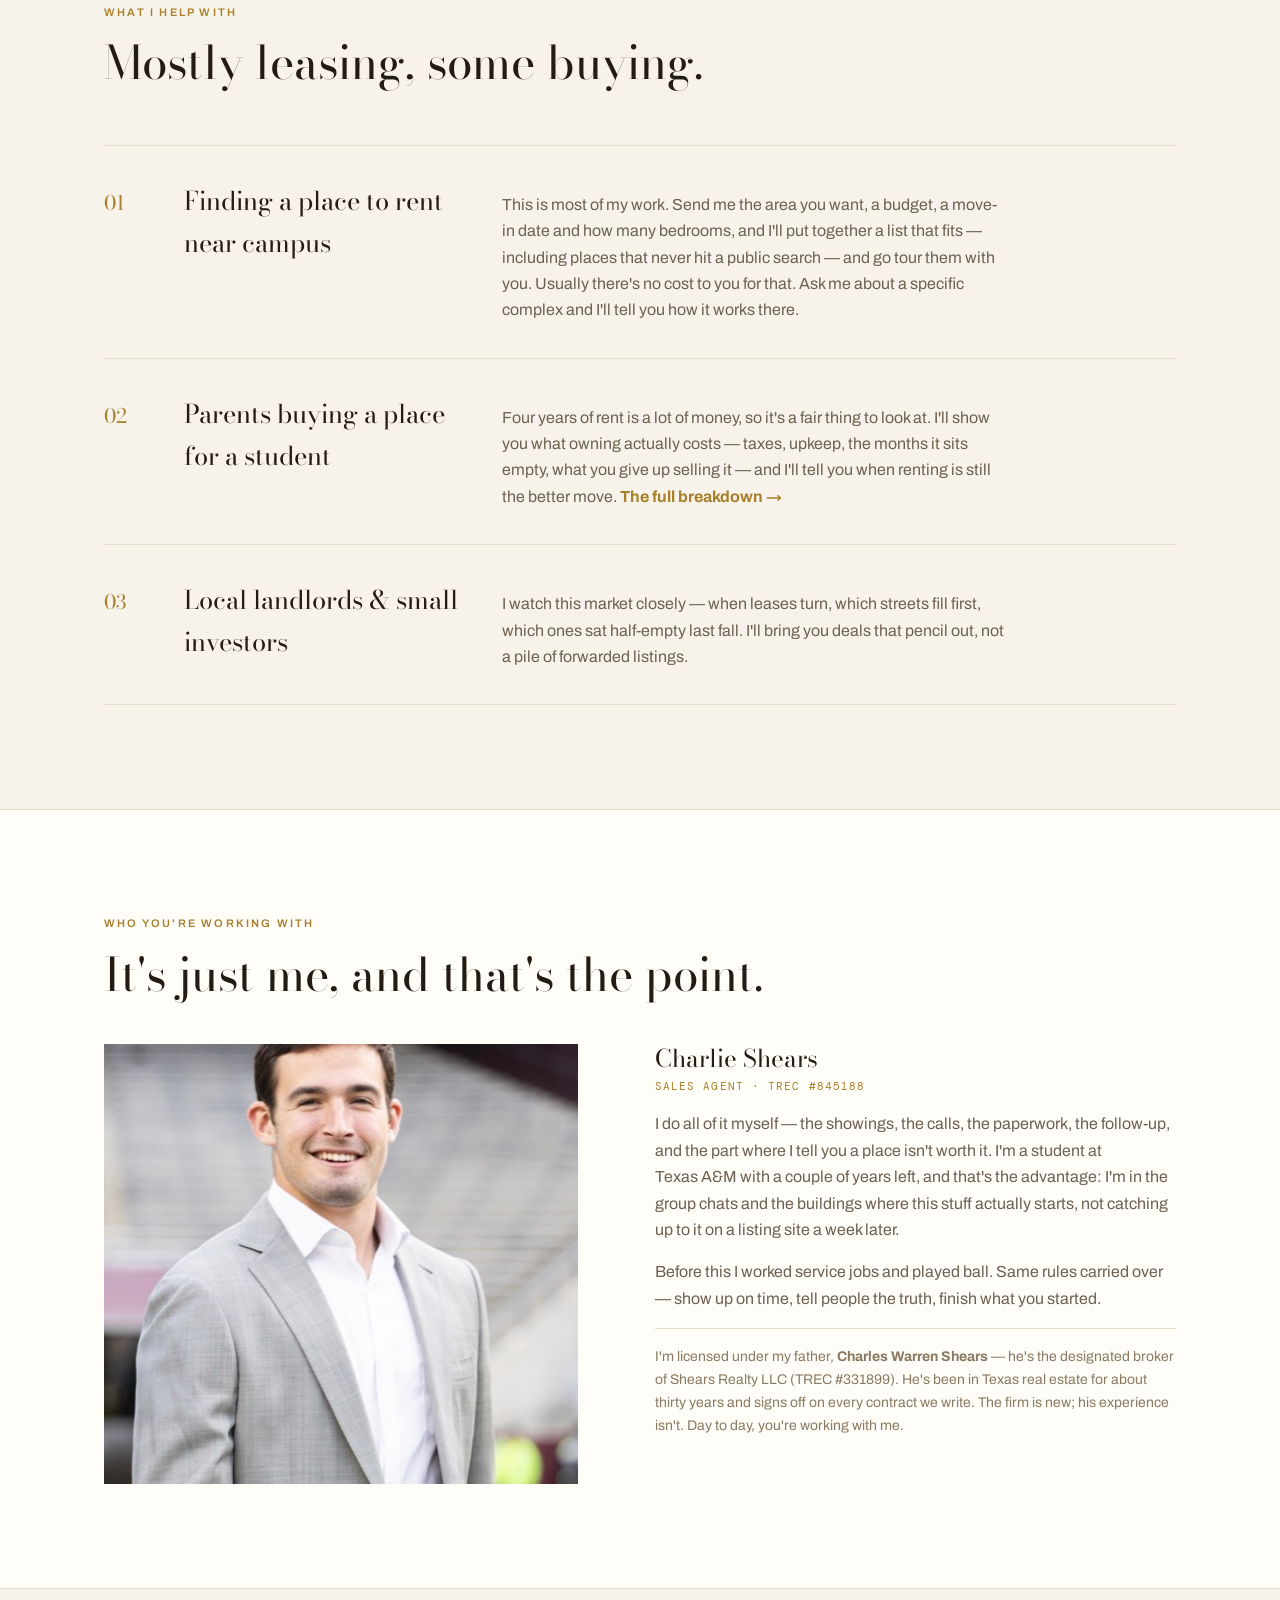
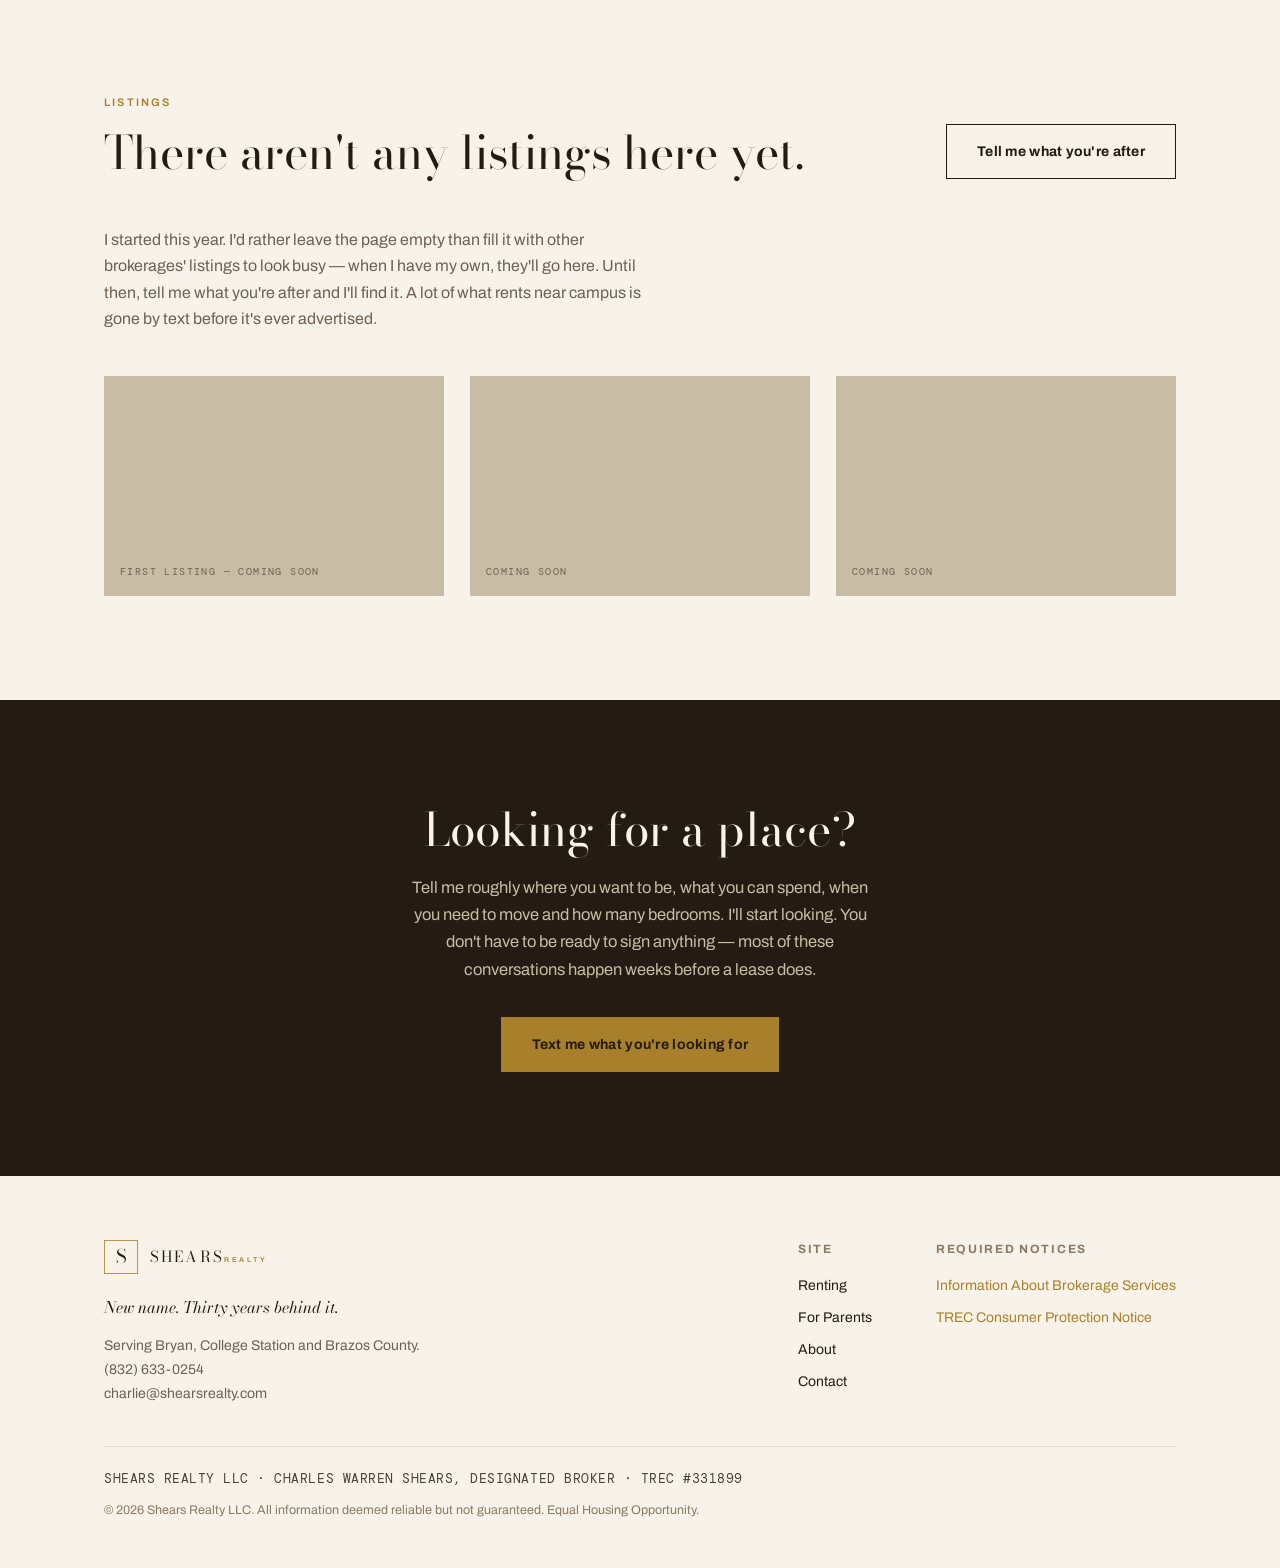
==== commit 608647da: "Second copy pass: plainer, shorter, more like a person talking Cut the remaining explain-y scaffoldi" ====
--- a/index.html
+++ b/index.html
@@ -69,7 +69,7 @@
       <div>
         <p class="eyebrow">Bryan &amp; College Station, Texas</p>
         <h1 class="h-display">New name.<br>Thirty years<br>behind it.</h1>
-        <p class="lede measure" style="margin-top:28px;">I'm a student at Texas&nbsp;A&amp;M, and I rent in the same buildings you're probably looking at, so I usually hear about a place before it's listed and I know which offices actually pick up the phone. Whether you're looking for somewhere near campus or thinking about buying one for your student, it helps to start with someone who's already living it.</p>
+        <p class="lede measure" style="margin-top:28px;">I'm a student at Texas&nbsp;A&amp;M and I rent near campus myself. I usually hear about a place before it gets listed, and I know which leasing offices actually answer the phone. If you're trying to find somewhere to rent, or you're weighing whether to buy a place for your student, I can probably help.</p>
         <div class="hero__actions">
           <a href="contact.html" class="btn btn-dark">Tell me what you need</a>
           <a href="for-parents.html" class="btn btn-ghost">Buying for a student?</a>
@@ -91,9 +91,9 @@
         <h2 class="h2">Close enough to actually help.</h2>
       </div>
       <div>
-        <p style="color:var(--linen); font-size:16.5px; line-height:1.75; margin-bottom:22px;">I live in these neighborhoods and I'm around campus every day, so I tend to know about a unit before it's posted anywhere. I also know the buildings well enough to tell you which ones flood in a hard rain, which ones fill up first every spring, and which management companies are going to make your year miserable.</p>
-        <p style="color:var(--linen); font-size:16.5px; line-height:1.75; margin-bottom:22px;">There isn't a team or a call center here, so when you reach out you're talking to me. I'm not going to promise you a two-hour response time or anything like that; I'll just answer, and if I don't have your answer yet I'll say so and go get it.</p>
-        <p style="color:var(--linen); font-size:16.5px; line-height:1.75; margin-bottom:30px;">And I'll be straight with you about the numbers. Buying near campus right now is really about the rent you stop paying rather than any big jump in value, so if the math doesn't come out in your favor, you'll hear that from me before you sign anything.</p>
+        <p style="color:var(--linen); font-size:16.5px; line-height:1.75; margin-bottom:22px;">I live in these neighborhoods and I'm on campus every day, so I usually know about a place before it shows up anywhere. I also know the buildings — which ones flood when it rains hard, which ones are gone by February, which management companies you'll spend the year fighting with.</p>
+        <p style="color:var(--linen); font-size:16.5px; line-height:1.75; margin-bottom:22px;">There's no team here and no call center. You call, you get me. I won't promise you a two-hour response window or anything like that. I'll just pick up, and if I don't have the answer yet I'll tell you and go get it.</p>
+        <p style="color:var(--linen); font-size:16.5px; line-height:1.75; margin-bottom:30px;">I'll also be honest with you about the numbers. Buying near campus right now is mostly about the rent you're no longer paying, not the place going up in value. If it doesn't add up, I'll say so before you sign anything.</p>
         <hr class="rule-brass" style="margin-bottom:24px;">
         <a class="link-brass" href="for-parents.html">See how the buy-vs-rent math works &rarr;</a>
       </div>
@@ -109,17 +109,17 @@
         <div class="rows__item">
           <span class="rows__num">01</span>
           <h3>Finding a place to rent near campus</h3>
-          <p>This is most of what I do. If you send me the area you want, a budget, a move-in date and how many bedrooms you need, I'll put together what actually fits — including places that never show up on a public search — and go walk through them with you. In most cases there's no cost to you for that, and I can tell you how it works at a specific complex.</p>
+          <p>This is most of my work. Send me the area you want, a budget, a move-in date and how many bedrooms, and I'll put together a list that fits — including places that never hit a public search — and go tour them with you. Usually there's no cost to you for that. Ask me about a specific complex and I'll tell you how it works there.</p>
         </div>
         <div class="rows__item">
           <span class="rows__num">02</span>
           <h3>Parents buying a place for a student</h3>
-          <p>Four years of rent adds up to real money, so it's worth running the comparison. I'll walk you through what owning actually costs once you account for taxes, management, empty months and selling at the end, and I'll tell you honestly when renting is still the better call. <a class="link-brass" href="for-parents.html" style="font-size:inherit;">The full breakdown &rarr;</a></p>
+          <p>Four years of rent is a lot of money, so it's a fair thing to look at. I'll show you what owning actually costs — taxes, upkeep, the months it sits empty, what you give up selling it — and I'll tell you when renting is still the better move. <a class="link-brass" href="for-parents.html" style="font-size:inherit;">The full breakdown &rarr;</a></p>
         </div>
         <div class="rows__item">
           <span class="rows__num">03</span>
           <h3>Local landlords &amp; small investors</h3>
-          <p>I follow this rental market closely — when leases turn over, which streets fill up first, which ones sat half-empty last fall. What I bring you are deals that actually make sense on paper, not a stack of forwarded listings.</p>
+          <p>I watch this market closely — when leases turn, which streets fill first, which ones sat half-empty last fall. I'll bring you deals that pencil out, not a pile of forwarded listings.</p>
         </div>
       </div>
     </div>
@@ -137,9 +137,9 @@
         <div>
           <h3 class="h3" style="margin-bottom:4px;">Charlie Shears</h3>
           <p class="mono" style="font-size:11px; color:var(--brass); margin:0 0 16px;">SALES AGENT &middot; TREC #845188</p>
-          <p style="margin:0 0 16px;">I handle all of it myself: the showings, the phone calls, the paperwork, the follow-up, and the honest conversation about whether a place is actually worth it. I'm a student at Texas&nbsp;A&amp;M with a couple of years left, and that's really the advantage: I'm in the group chats and the buildings where these decisions start, instead of catching up to them on a listing site a week later.</p>
-          <p style="margin:0 0 16px;">Before I got my license I worked service jobs and played ball, and the same habits carried over. Show up when you said you would, tell people the truth even when it costs you, and finish what you start.</p>
-          <p style="font-size:14px; color:var(--stone-mute); margin:0; border-top:1px solid var(--line); padding-top:16px;">I'm licensed under my father, <strong>Charles&nbsp;Warren&nbsp;Shears</strong>, the designated broker of Shears Realty LLC (TREC #331899). He has been working in Texas real estate for about thirty years and reviews every contract this firm writes, so while the name on the door is new, the experience behind it isn't. Day to day, though, you're working with me.</p>
+          <p style="margin:0 0 16px;">I do all of it myself — the showings, the calls, the paperwork, the follow-up, and the part where I tell you a place isn't worth it. I'm a student at Texas&nbsp;A&amp;M with a couple of years left, and that's the advantage: I'm in the group chats and the buildings where this stuff actually starts, not catching up to it on a listing site a week later.</p>
+          <p style="margin:0 0 16px;">Before this I worked service jobs and played ball. Same rules carried over — show up on time, tell people the truth, finish what you started.</p>
+          <p style="font-size:14px; color:var(--stone-mute); margin:0; border-top:1px solid var(--line); padding-top:16px;">I'm licensed under my father, <strong>Charles&nbsp;Warren&nbsp;Shears</strong> — he's the designated broker of Shears Realty LLC (TREC #331899). He's been in Texas real estate for about thirty years and signs off on every contract we write. The firm is new; his experience isn't. Day to day, you're working with me.</p>
         </div>
       </div>
     </div>
@@ -155,7 +155,7 @@
         </div>
         <a href="contact.html" class="btn btn-ghost">Tell me what you're after</a>
       </div>
-      <p class="measure" style="margin-bottom:clamp(28px,4vw,44px);">I started the firm this year, and I'd rather leave this page empty than fill it with other brokerages' listings just to look busy. Once I have places of my own to show, they'll go here. Until then, tell me what you're looking for and I'll go find it — a lot of what rents near campus is spoken for by text before it ever gets advertised.</p>
+      <p class="measure" style="margin-bottom:clamp(28px,4vw,44px);">I started this year. I'd rather leave the page empty than fill it with other brokerages' listings to look busy — when I have my own, they'll go here. Until then, tell me what you're after and I'll find it. A lot of what rents near campus is gone by text before it's ever advertised.</p>
       <div class="listings__grid">
         <div class="ph ph--card" role="img" aria-label="First listing — coming soon"><span class="ph__label">First listing — coming soon</span></div>
         <div class="ph ph--card" role="img" aria-label="Listing — coming soon"><span class="ph__label">Coming soon</span></div>
@@ -168,7 +168,7 @@
   <section class="section section--dark center">
     <div class="wrap">
       <h2 class="h2" style="margin-bottom:18px;">Looking for a place?</h2>
-      <p style="color:var(--linen); font-size:16.5px; max-width:52ch; margin:0 auto 34px;">Tell me roughly where you want to be, what you can spend, when you need to move and how many bedrooms you need, and I'll start looking. There's no need to be ready to sign anything yet — most of the useful conversations happen weeks before a lease does.</p>
+      <p style="color:var(--linen); font-size:16.5px; max-width:52ch; margin:0 auto 34px;">Tell me roughly where you want to be, what you can spend, when you need to move and how many bedrooms. I'll start looking. You don't have to be ready to sign anything — most of these conversations happen weeks before a lease does.</p>
       <a href="contact.html" class="btn btn-brass">Text me what you're looking for</a>
     </div>
   </section>
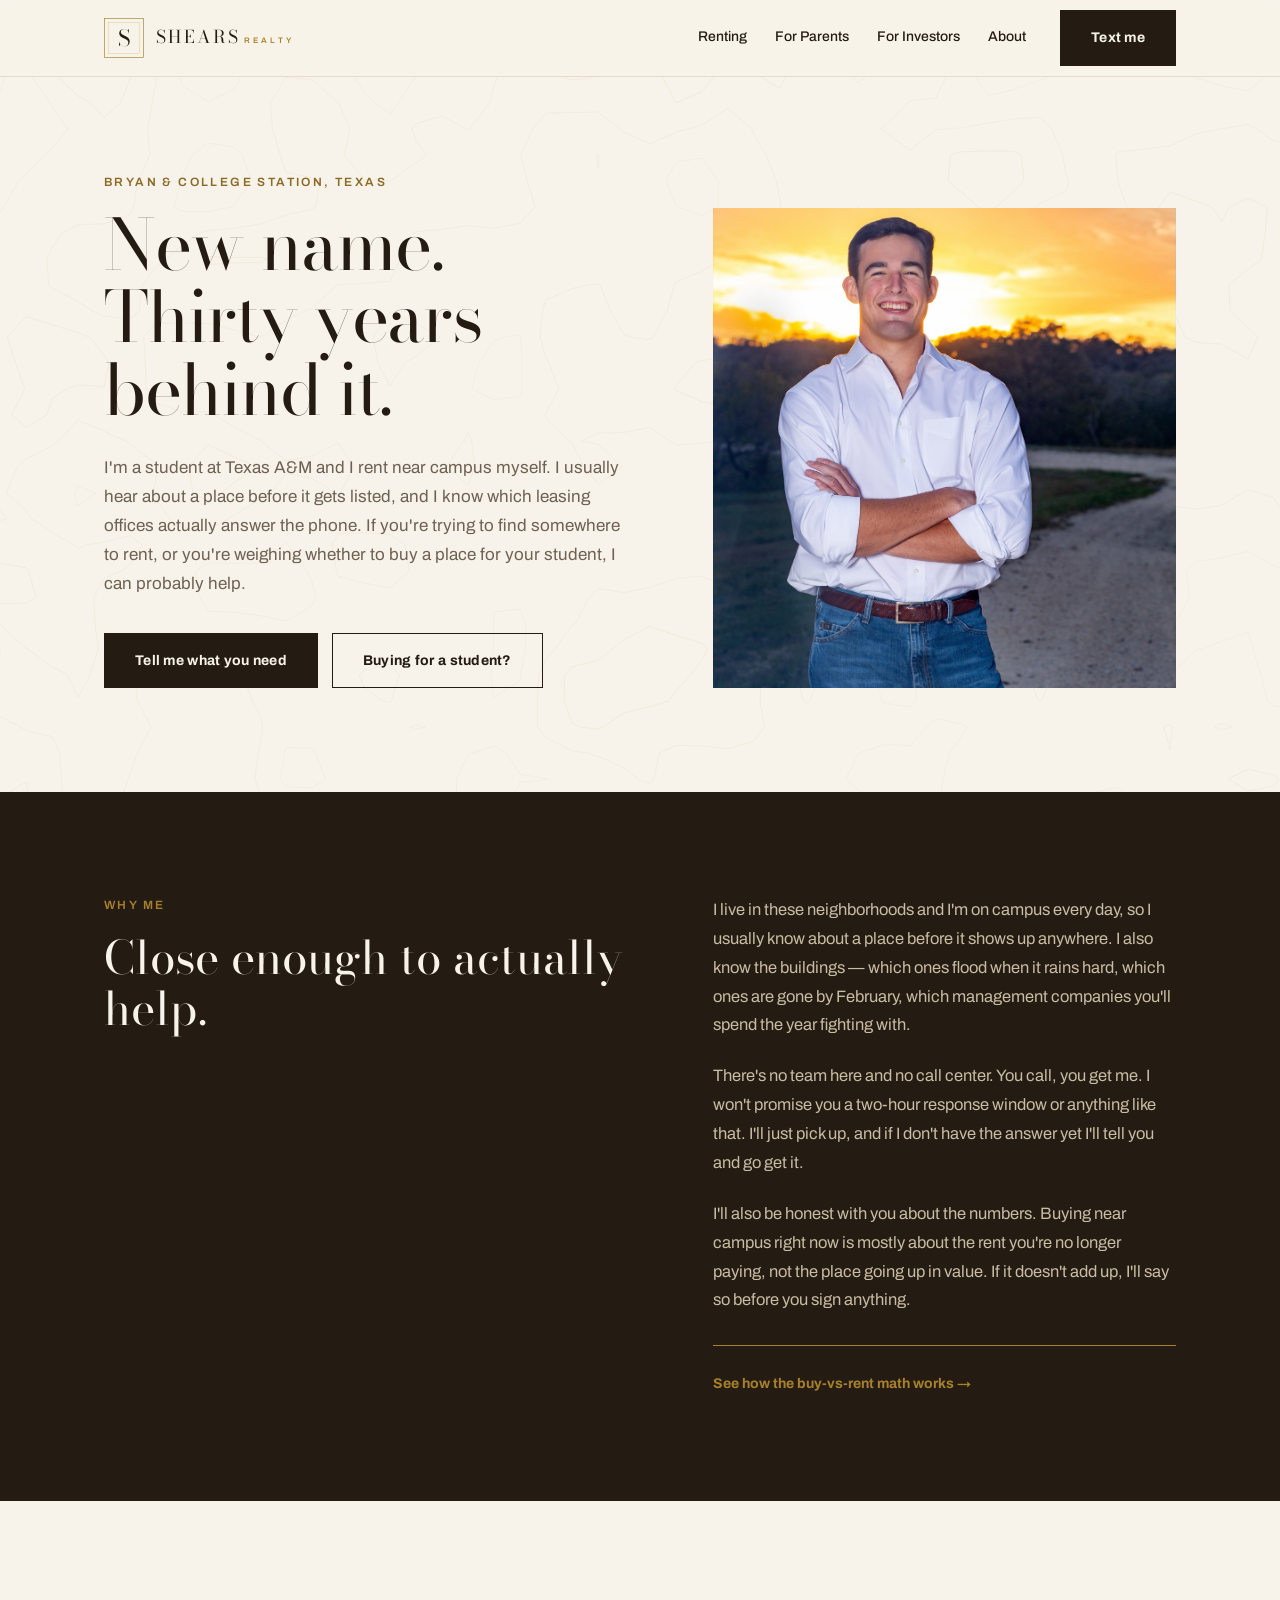
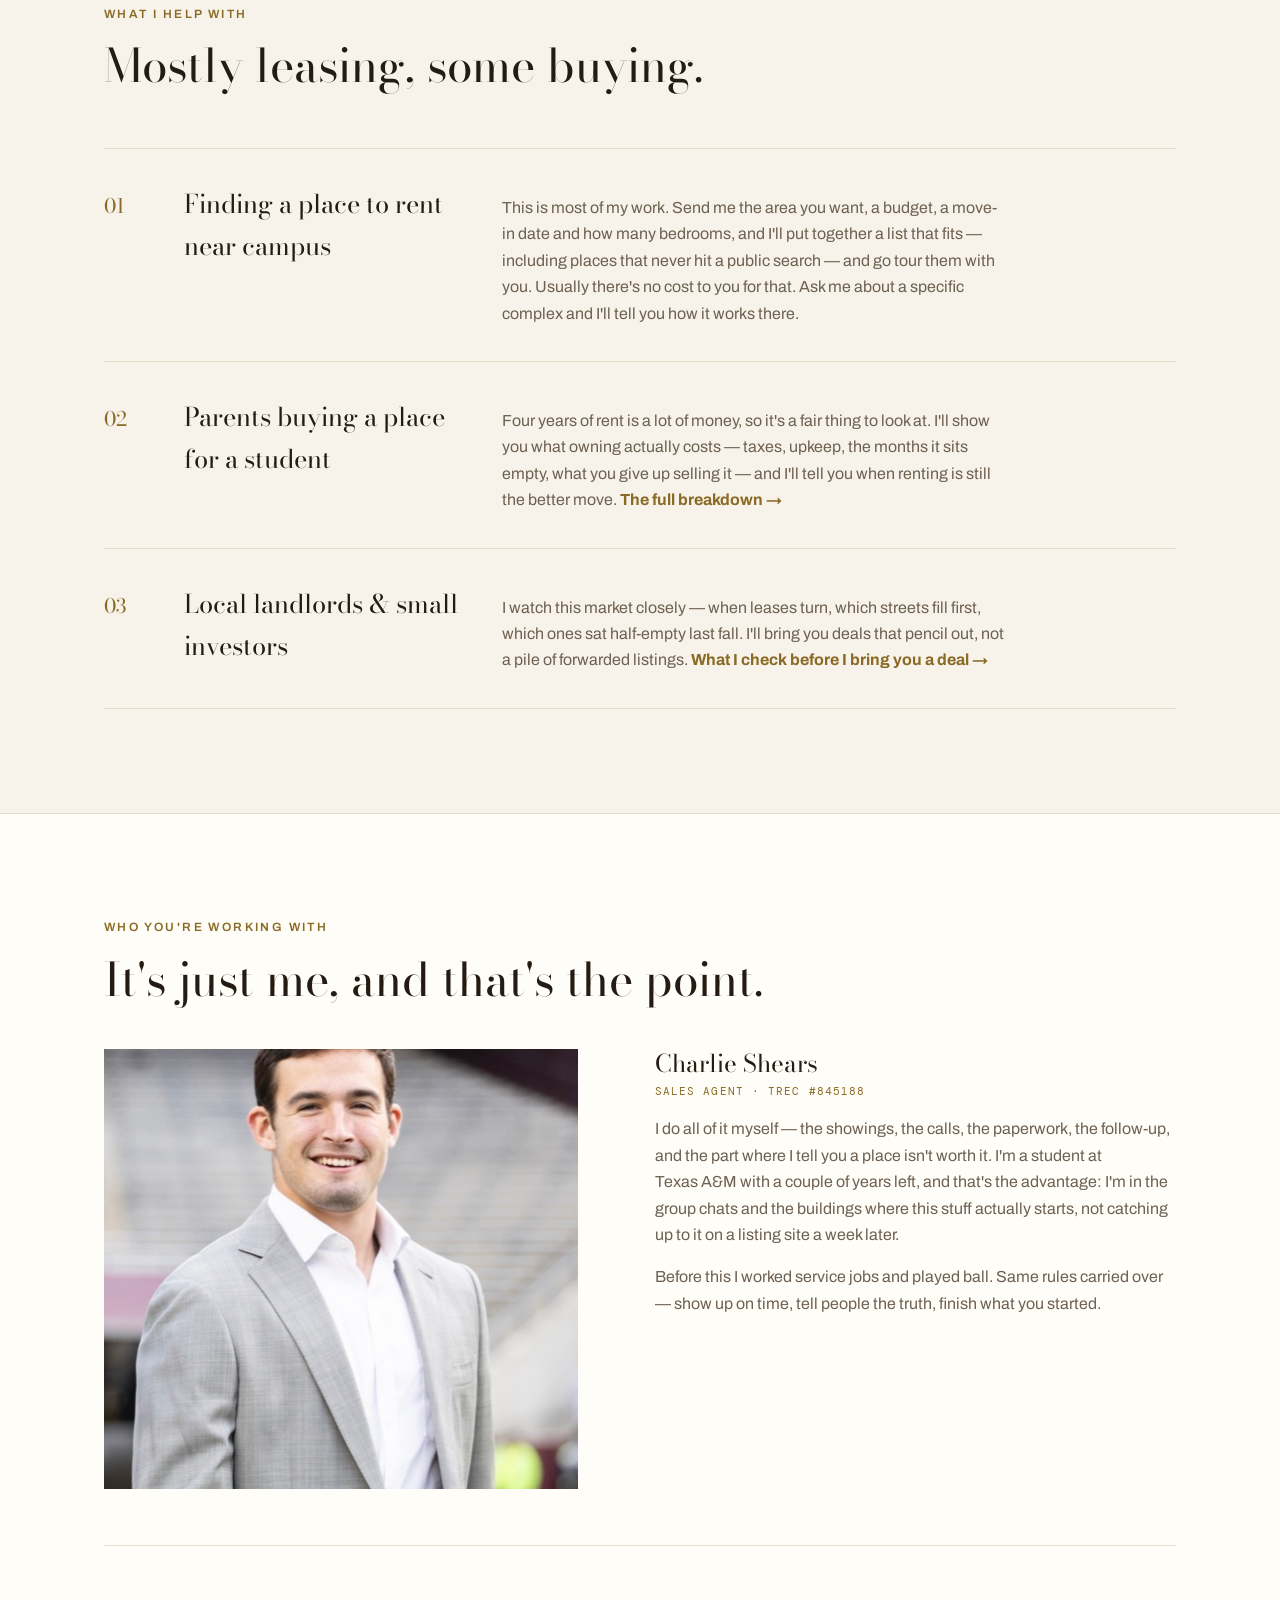
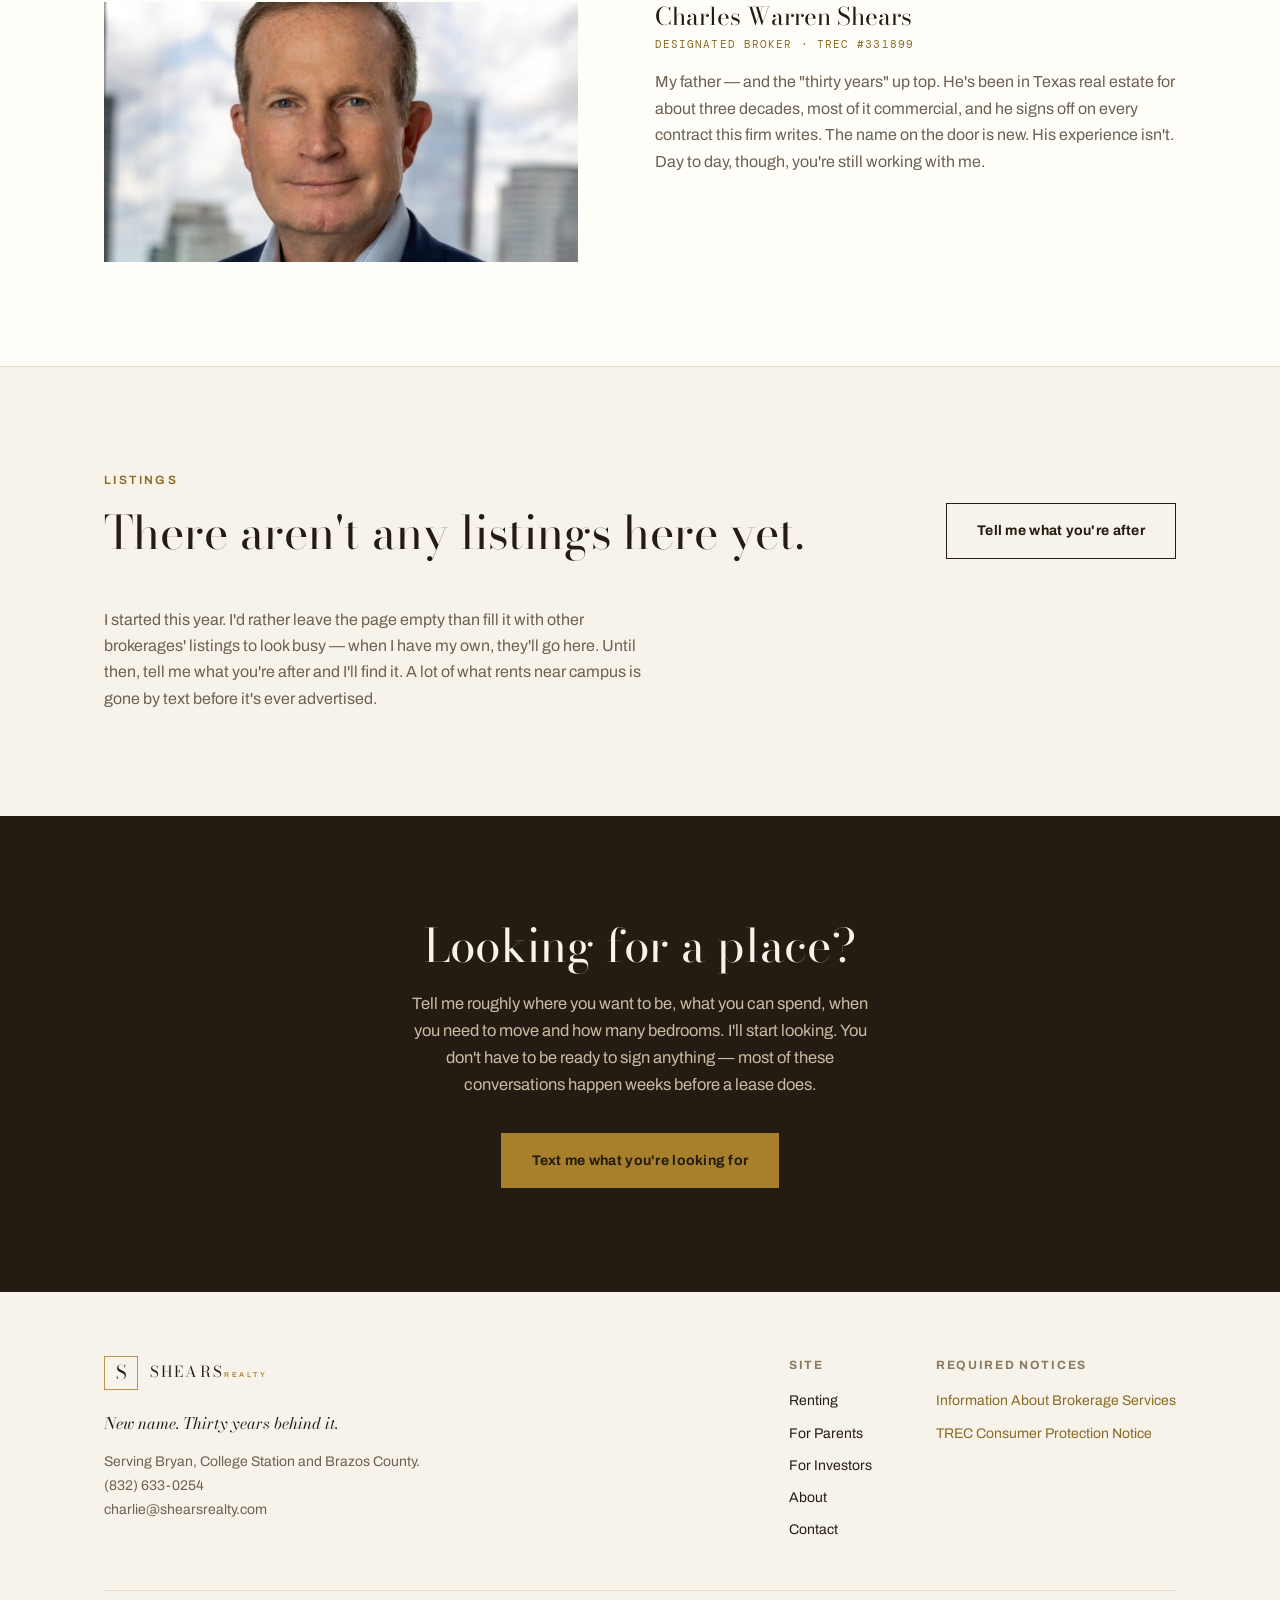
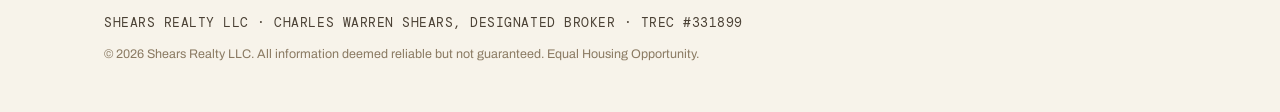
==== commit 044f22ad: "Fix all findings from the site audit 1. Mobile hero: text now comes before the photo (was pushing he" ====
--- a/index.html
+++ b/index.html
@@ -53,6 +53,7 @@
       <div class="nav__links">
         <a href="#help">Renting</a>
         <a href="for-parents.html">For Parents</a>
+        <a href="for-investors.html">For Investors</a>
         <a href="#about">About</a>
       </div>
       <a href="contact.html" class="btn btn-dark">Text me</a>
@@ -119,7 +120,7 @@
         <div class="rows__item">
           <span class="rows__num">03</span>
           <h3>Local landlords &amp; small investors</h3>
-          <p>I watch this market closely — when leases turn, which streets fill first, which ones sat half-empty last fall. I'll bring you deals that pencil out, not a pile of forwarded listings.</p>
+          <p>I watch this market closely — when leases turn, which streets fill first, which ones sat half-empty last fall. I'll bring you deals that pencil out, not a pile of forwarded listings. <a class="link-brass" href="for-investors.html" style="font-size:inherit;">What I check before I bring you a deal &rarr;</a></p>
         </div>
       </div>
     </div>
@@ -136,10 +137,20 @@
         </div>
         <div>
           <h3 class="h3" style="margin-bottom:4px;">Charlie Shears</h3>
-          <p class="mono" style="font-size:11px; color:var(--brass); margin:0 0 16px;">SALES AGENT &middot; TREC #845188</p>
+          <p class="mono" style="font-size:11px; color:var(--brass-text); margin:0 0 16px;">SALES AGENT &middot; TREC #845188</p>
           <p style="margin:0 0 16px;">I do all of it myself — the showings, the calls, the paperwork, the follow-up, and the part where I tell you a place isn't worth it. I'm a student at Texas&nbsp;A&amp;M with a couple of years left, and that's the advantage: I'm in the group chats and the buildings where this stuff actually starts, not catching up to it on a listing site a week later.</p>
-          <p style="margin:0 0 16px;">Before this I worked service jobs and played ball. Same rules carried over — show up on time, tell people the truth, finish what you started.</p>
-          <p style="font-size:14px; color:var(--stone-mute); margin:0; border-top:1px solid var(--line); padding-top:16px;">I'm licensed under my father, <strong>Charles&nbsp;Warren&nbsp;Shears</strong> — he's the designated broker of Shears Realty LLC (TREC #331899). He's been in Texas real estate for about thirty years and signs off on every contract we write. The firm is new; his experience isn't. Day to day, you're working with me.</p>
+          <p style="margin:0;">Before this I worked service jobs and played ball. Same rules carried over — show up on time, tell people the truth, finish what you started.</p>
+        </div>
+      </div>
+
+      <div class="split split--wide-right" style="align-items:start; margin-top:clamp(36px,5vw,56px); padding-top:clamp(36px,5vw,56px); border-top:1px solid var(--line);">
+        <div class="ph ph--tall" style="min-height:clamp(200px,22vw,260px);">
+          <img src="assets/img/charles.jpg" alt="Charles Warren Shears" width="600" height="900" style="object-position:center 15%;">
+        </div>
+        <div>
+          <h3 class="h3" style="margin-bottom:4px;">Charles Warren Shears</h3>
+          <p class="mono" style="font-size:11px; color:var(--brass-text); margin:0 0 16px;">DESIGNATED BROKER &middot; TREC #331899</p>
+          <p style="margin:0;">My father — and the "thirty years" up top. He's been in Texas real estate for about three decades, most of it commercial, and he signs off on every contract this firm writes. The name on the door is new. His experience isn't. Day to day, though, you're still working with me.</p>
         </div>
       </div>
     </div>
@@ -155,12 +166,7 @@
         </div>
         <a href="contact.html" class="btn btn-ghost">Tell me what you're after</a>
       </div>
-      <p class="measure" style="margin-bottom:clamp(28px,4vw,44px);">I started this year. I'd rather leave the page empty than fill it with other brokerages' listings to look busy — when I have my own, they'll go here. Until then, tell me what you're after and I'll find it. A lot of what rents near campus is gone by text before it's ever advertised.</p>
-      <div class="listings__grid">
-        <div class="ph ph--card" role="img" aria-label="First listing — coming soon"><span class="ph__label">First listing — coming soon</span></div>
-        <div class="ph ph--card" role="img" aria-label="Listing — coming soon"><span class="ph__label">Coming soon</span></div>
-        <div class="ph ph--card" role="img" aria-label="Listing — coming soon"><span class="ph__label">Coming soon</span></div>
-      </div>
+      <p class="measure">I started this year. I'd rather leave the page empty than fill it with other brokerages' listings to look busy — when I have my own, they'll go here. Until then, tell me what you're after and I'll find it. A lot of what rents near campus is gone by text before it's ever advertised.</p>
     </div>
   </section>
 
@@ -198,6 +204,7 @@
           <h4>Site</h4>
           <a href="#help">Renting</a>
           <a href="for-parents.html">For Parents</a>
+          <a href="for-investors.html">For Investors</a>
           <a href="#about">About</a>
           <a href="contact.html">Contact</a>
         </div>
--- a/assets/css/site.css
+++ b/assets/css/site.css
@@ -20,6 +20,7 @@
   --line-strong: #DED3BF;
   --stone-mute:  #8A7A62;   /* captions, labels */
   --ink-soft:    #4A4034;   /* body copy inside cards */
+  --brass-text:  #8A6A24;   /* darkened brass for text-on-bone — clears 4.5:1 AA; --brass itself only clears ~3.2:1, fine for rules/buttons, NOT for eyebrows or links on bone */
 
   /* Type */
   --display: 'Bodoni Moda', Georgia, 'Times New Roman', serif;
@@ -66,8 +67,10 @@
 /* ------------------------------------------------------------- utilities */
 .wrap { max-width: var(--wrap); margin: 0 auto; padding-inline: var(--gutter); }
 .eyebrow {
-  font-size: 11px; font-weight: 600; letter-spacing: .2em;
-  text-transform: uppercase; color: var(--brass); margin: 0 0 16px;
+  /* 12px minimum + darkened brass: --brass itself only clears ~3.2:1 on
+     bone (fails WCAG AA's 4.5:1 for text this size) — --brass-text does. */
+  font-size: 12px; font-weight: 600; letter-spacing: .2em;
+  text-transform: uppercase; color: var(--brass-text); margin: 0 0 16px;
 }
 .mono { font-family: var(--mono); letter-spacing: .1em; }
 .rule-brass { height: 1px; background: var(--brass); border: 0; margin: 0; }
@@ -76,6 +79,9 @@
 .section--card { background: var(--card); border-block: 1px solid var(--line); }
 .section--dark { background: var(--umber); color: var(--linen); }
 .section--dark h1, .section--dark h2, .section--dark h3 { color: var(--bone); }
+/* on umber, plain --brass already clears 4.9:1 — the darkened text variant
+   is only needed on light (bone/card) backgrounds */
+.section--dark .eyebrow, .section--dark .link-brass { color: var(--brass); }
 .center { text-align: center; }
 .measure { max-width: 62ch; }
 
@@ -102,7 +108,7 @@
 .section--dark .btn-ghost { border-color: var(--linen); color: var(--bone); }
 .section--dark .btn-ghost:hover { background: var(--bone); color: var(--umber); }
 .btn-block { width: 100%; }
-.link-brass { color: var(--brass); font-weight: 700; font-size: 14px; }
+.link-brass { color: var(--brass-text); font-weight: 700; font-size: 14px; }
 .link-brass:hover { text-decoration: underline; }
 
 /* ------------------------------------------------------------------ header */
@@ -125,7 +131,7 @@
 .nav__links { display: flex; gap: 28px; font-size: 14px; font-weight: 500; }
 .nav__links a { color: var(--umber); padding-bottom: 3px; }
 .nav__links a:hover { color: var(--brass); }
-.nav__links a[aria-current="page"] { color: var(--brass); border-bottom: 1px solid var(--brass); }
+.nav__links a[aria-current="page"] { color: var(--brass-text); border-bottom: 1px solid var(--brass); }
 
 .nav-toggle {
   display: none; width: 44px; height: 44px; border: 0; background: transparent;
@@ -169,8 +175,11 @@
 .hero__tag::before { content: ""; display: inline-block; width: 28px; height: 1px; background: var(--brass); vertical-align: middle; margin-right: 12px; }
 .hero__actions { display: flex; flex-wrap: wrap; gap: 14px; margin-top: 34px; }
 @media (max-width: 900px) {
-  .hero__grid { grid-template-columns: 1fr; gap: 32px; }
-  .hero__media { order: -1; }
+  .hero__grid { grid-template-columns: 1fr; gap: 28px; }
+  /* text first on mobile: headline + lede + both CTAs land in the first
+     viewport instead of a full-bleed photo pushing them below the fold */
+  .hero__media { order: 1; }
+  .hero__media .ph--hero { min-height: 220px; }
 }
 
 /* --------------------------------------------------------- photo placeholder */
@@ -206,7 +215,7 @@
   padding: 34px 0; border-top: 1px solid var(--line); align-items: baseline;
 }
 .rows__item:last-child { border-bottom: 1px solid var(--line); }
-.rows__num { font-family: var(--display); font-size: 20px; color: var(--brass); }
+.rows__num { font-family: var(--display); font-size: 20px; color: var(--brass-text); }
 .rows__item h3 { font-size: clamp(1.3rem, 2vw, 1.7rem); }
 .rows__item p { max-width: 56ch; }
 @media (max-width: 780px) {
@@ -234,7 +243,7 @@
 .team { display: grid; grid-template-columns: 1fr 1fr; gap: clamp(32px, 5vw, 56px); }
 .team__person { display: flex; gap: 26px; }
 .team__person h3 { font-size: clamp(1.3rem, 2vw, 1.6rem); margin-bottom: 6px; }
-.team__role { font-family: var(--mono); font-size: 11px; letter-spacing: .1em; color: var(--brass); margin: 0 0 14px; }
+.team__role { font-family: var(--mono); font-size: 11px; letter-spacing: .1em; color: var(--brass-text); margin: 0 0 14px; }
 @media (max-width: 820px) { .team { grid-template-columns: 1fr; } }
 @media (max-width: 400px) { .team__person { flex-direction: column; } }
 
@@ -246,13 +255,13 @@
 /* -------------------------------------------------------------- data table */
 .compare { display: grid; grid-template-columns: 1fr 1fr; gap: clamp(28px, 5vw, 64px); }
 @media (max-width: 720px) { .compare { grid-template-columns: 1fr; } }
-.compare__label { font-family: var(--mono); font-size: 11px; letter-spacing: .06em; color: var(--brass); margin: 0 0 20px; }
+.compare__label { font-family: var(--mono); font-size: 11px; letter-spacing: .06em; color: var(--brass-text); margin: 0 0 20px; }
 table.ledger { border-collapse: collapse; width: 100%; }
 table.ledger td { padding: 15px 16px 15px 0; border-bottom: 1px solid var(--line); font-size: 15px; color: var(--ink-soft); }
 table.ledger td.n { text-align: right; font-family: var(--mono); font-variant-numeric: tabular-nums; padding-right: 0; white-space: nowrap; }
 table.ledger td.note { text-align: right; padding-right: 0; font-size: 13px; font-style: italic; color: var(--stone-mute); }
 table.ledger tr.total td { border-bottom: 0; border-top: 1.5px solid var(--umber); font-weight: 700; color: var(--umber); padding-top: 16px; }
-table.ledger tr.total td.note { font-weight: 400; font-style: italic; color: var(--brass); }
+table.ledger tr.total td.note { font-weight: 400; font-style: italic; color: var(--brass-text); }
 
 /* --------------------------------------------------------------- callouts */
 .callout {
@@ -296,7 +305,7 @@
 /* ---------------------------------------------------------------- contact aside */
 .contact-block { border-top: 1px solid var(--line); padding-top: 26px; margin-bottom: 26px; }
 .contact-block:last-child { margin-bottom: 0; }
-.contact-block__label { font-family: var(--mono); font-size: 11px; letter-spacing: .1em; color: var(--brass); margin: 0 0 10px; }
+.contact-block__label { font-family: var(--mono); font-size: 11px; letter-spacing: .1em; color: var(--brass-text); margin: 0 0 10px; }
 .contact-block__big { font-size: 1.5rem; font-family: var(--display); color: var(--umber); margin: 0 0 4px; }
 
 /* ----------------------------------------------------------------- footer */
@@ -311,7 +320,7 @@
 }
 .site-footer__cols a { display: block; font-size: 14px; margin-bottom: 9px; color: var(--umber); }
 .site-footer__cols a:hover { color: var(--brass); }
-.site-footer__cols a.notice { color: var(--brass); max-width: 34ch; }
+.site-footer__cols a.notice { color: var(--brass-text); max-width: 34ch; }
 .site-footer__legal { margin-top: clamp(28px, 4vw, 40px); padding-block: 22px 48px; border-top: 1px solid var(--line); }
 /* TREC §535.155: brokerage + designated broker name must appear, broker name
    at least half the size of the largest contact info on the piece. */
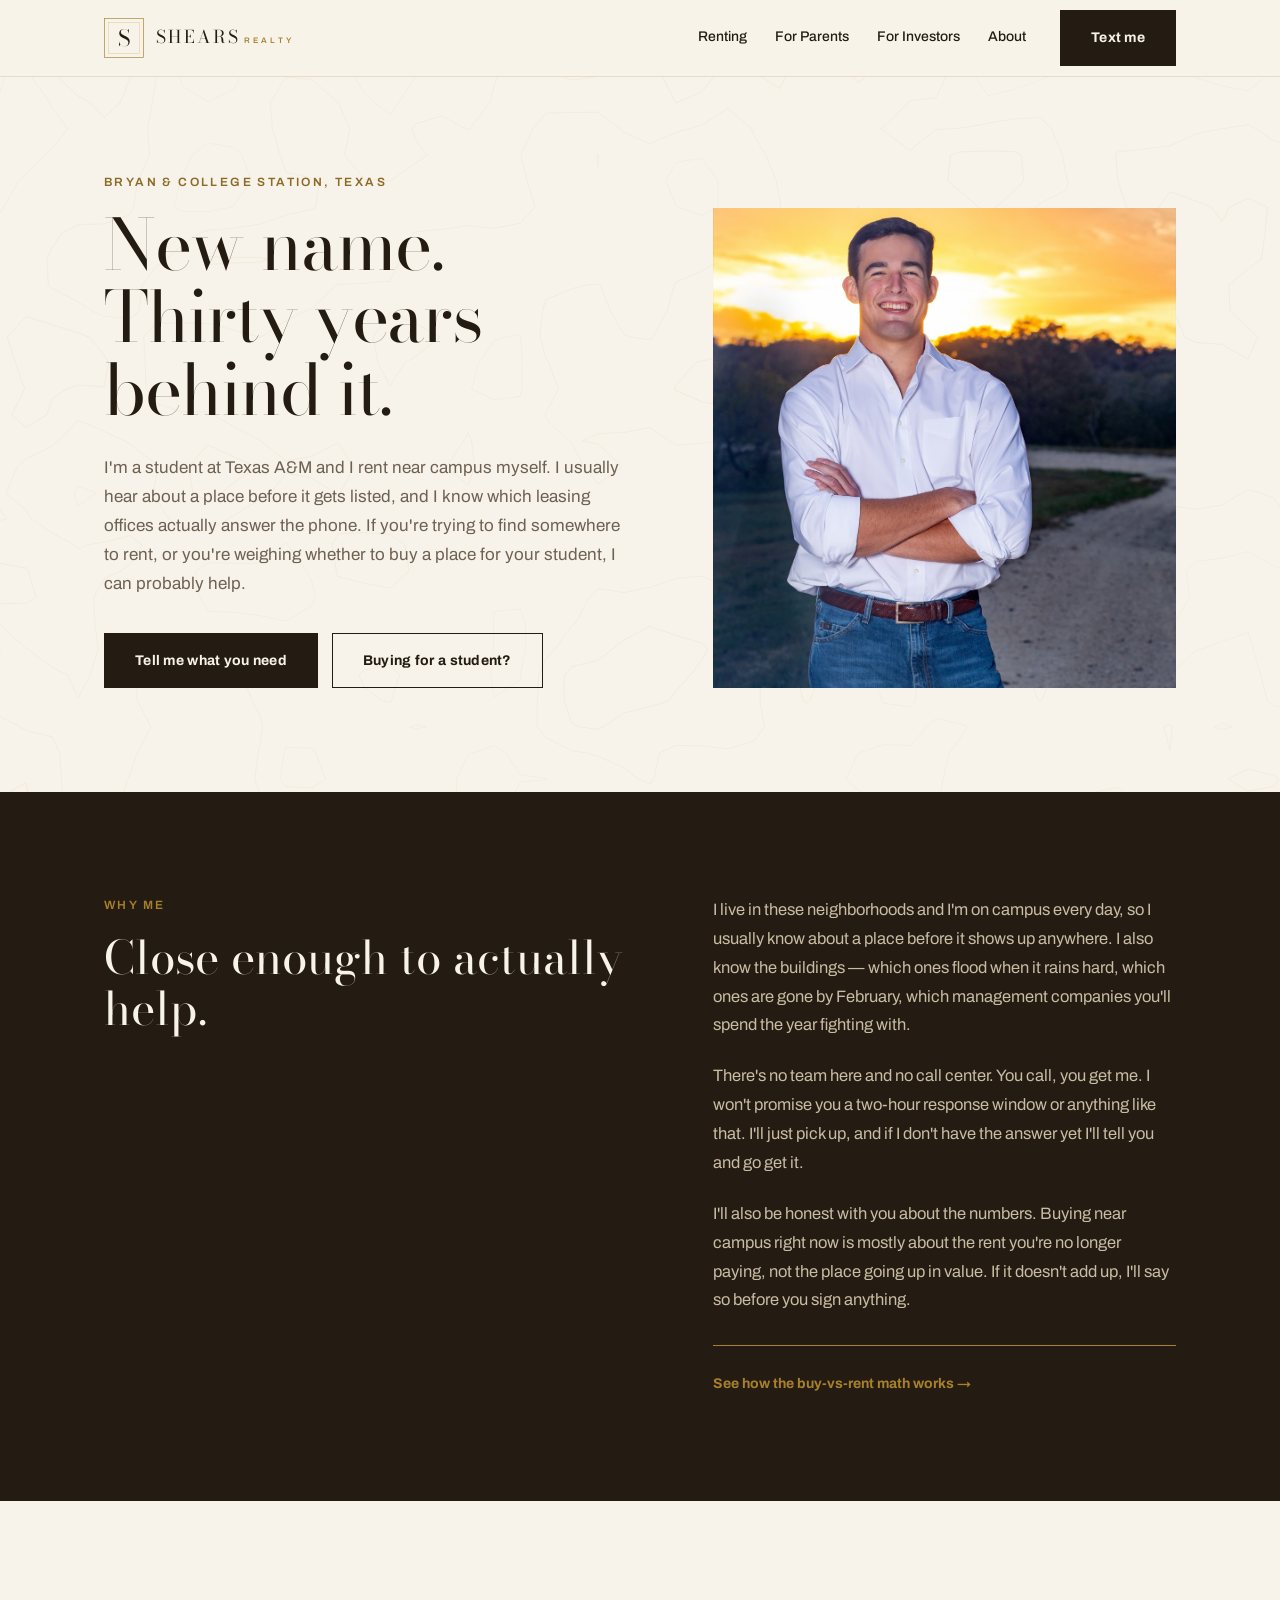
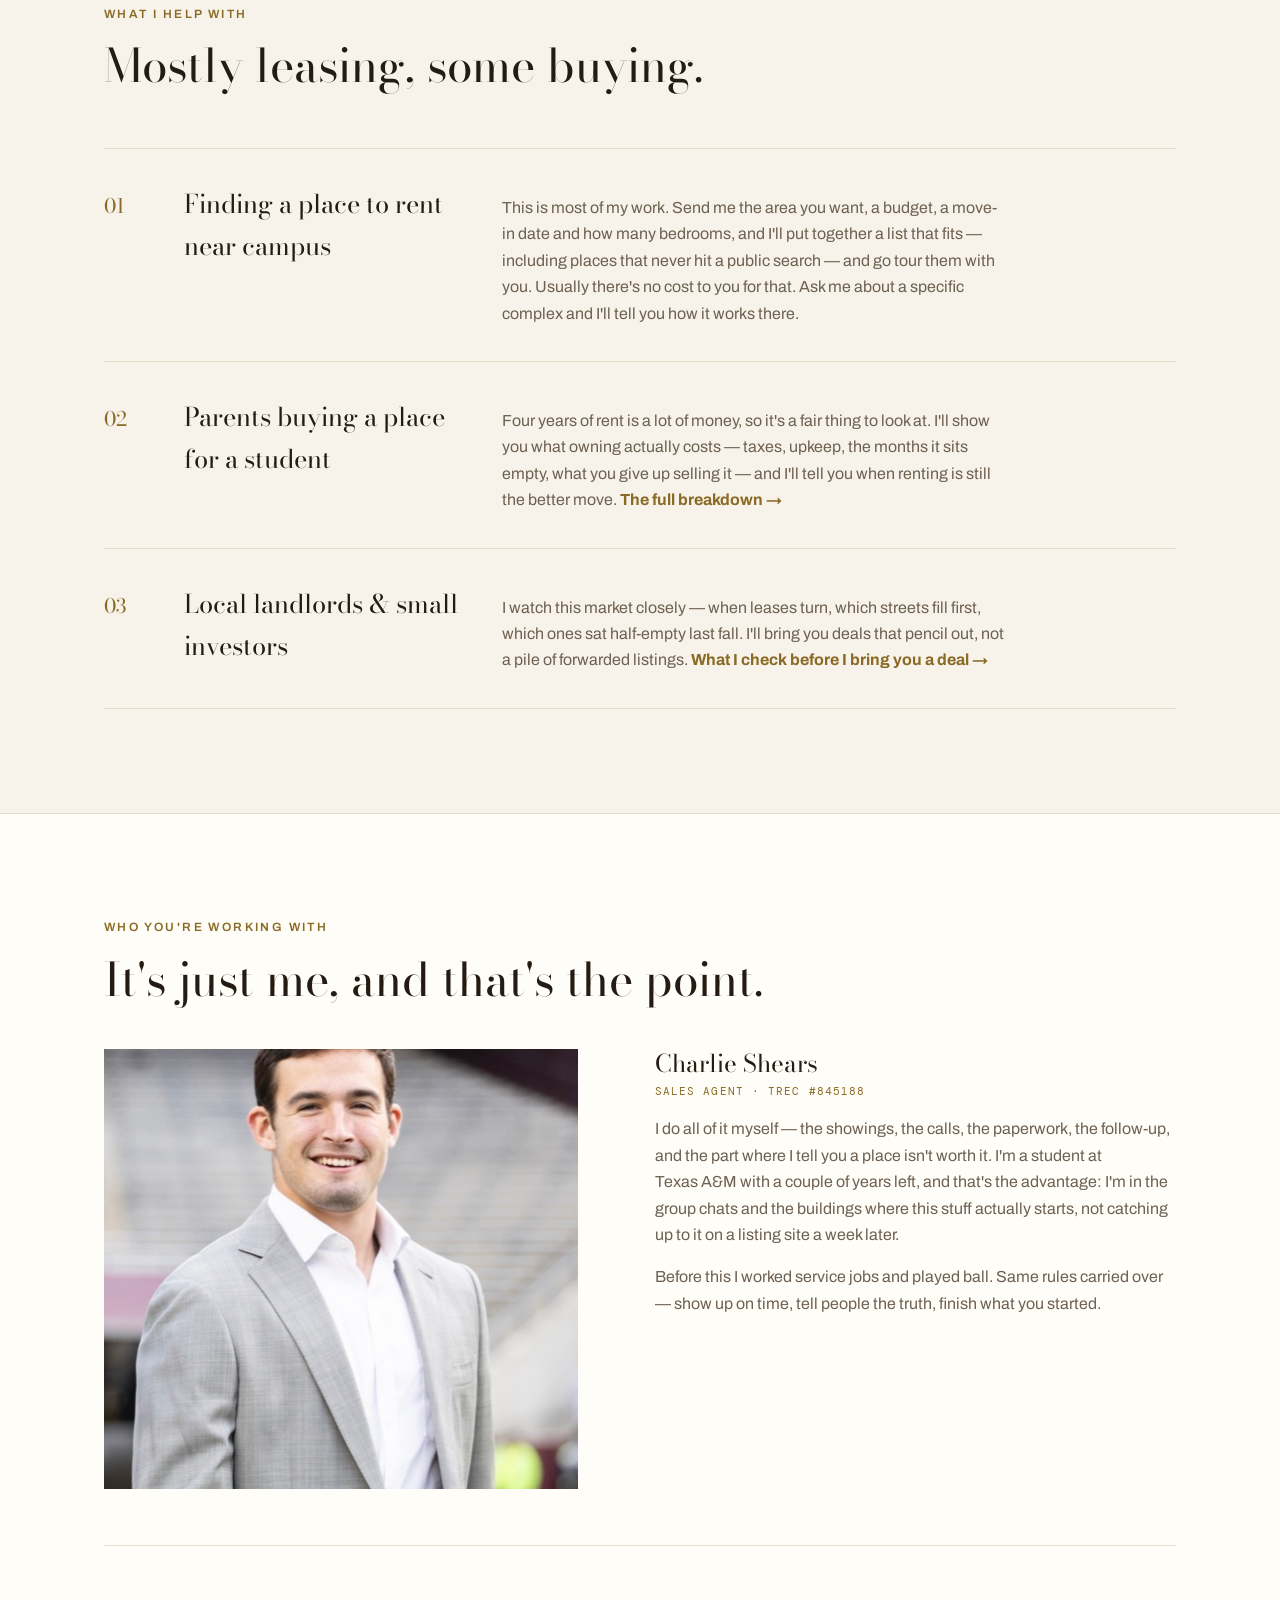
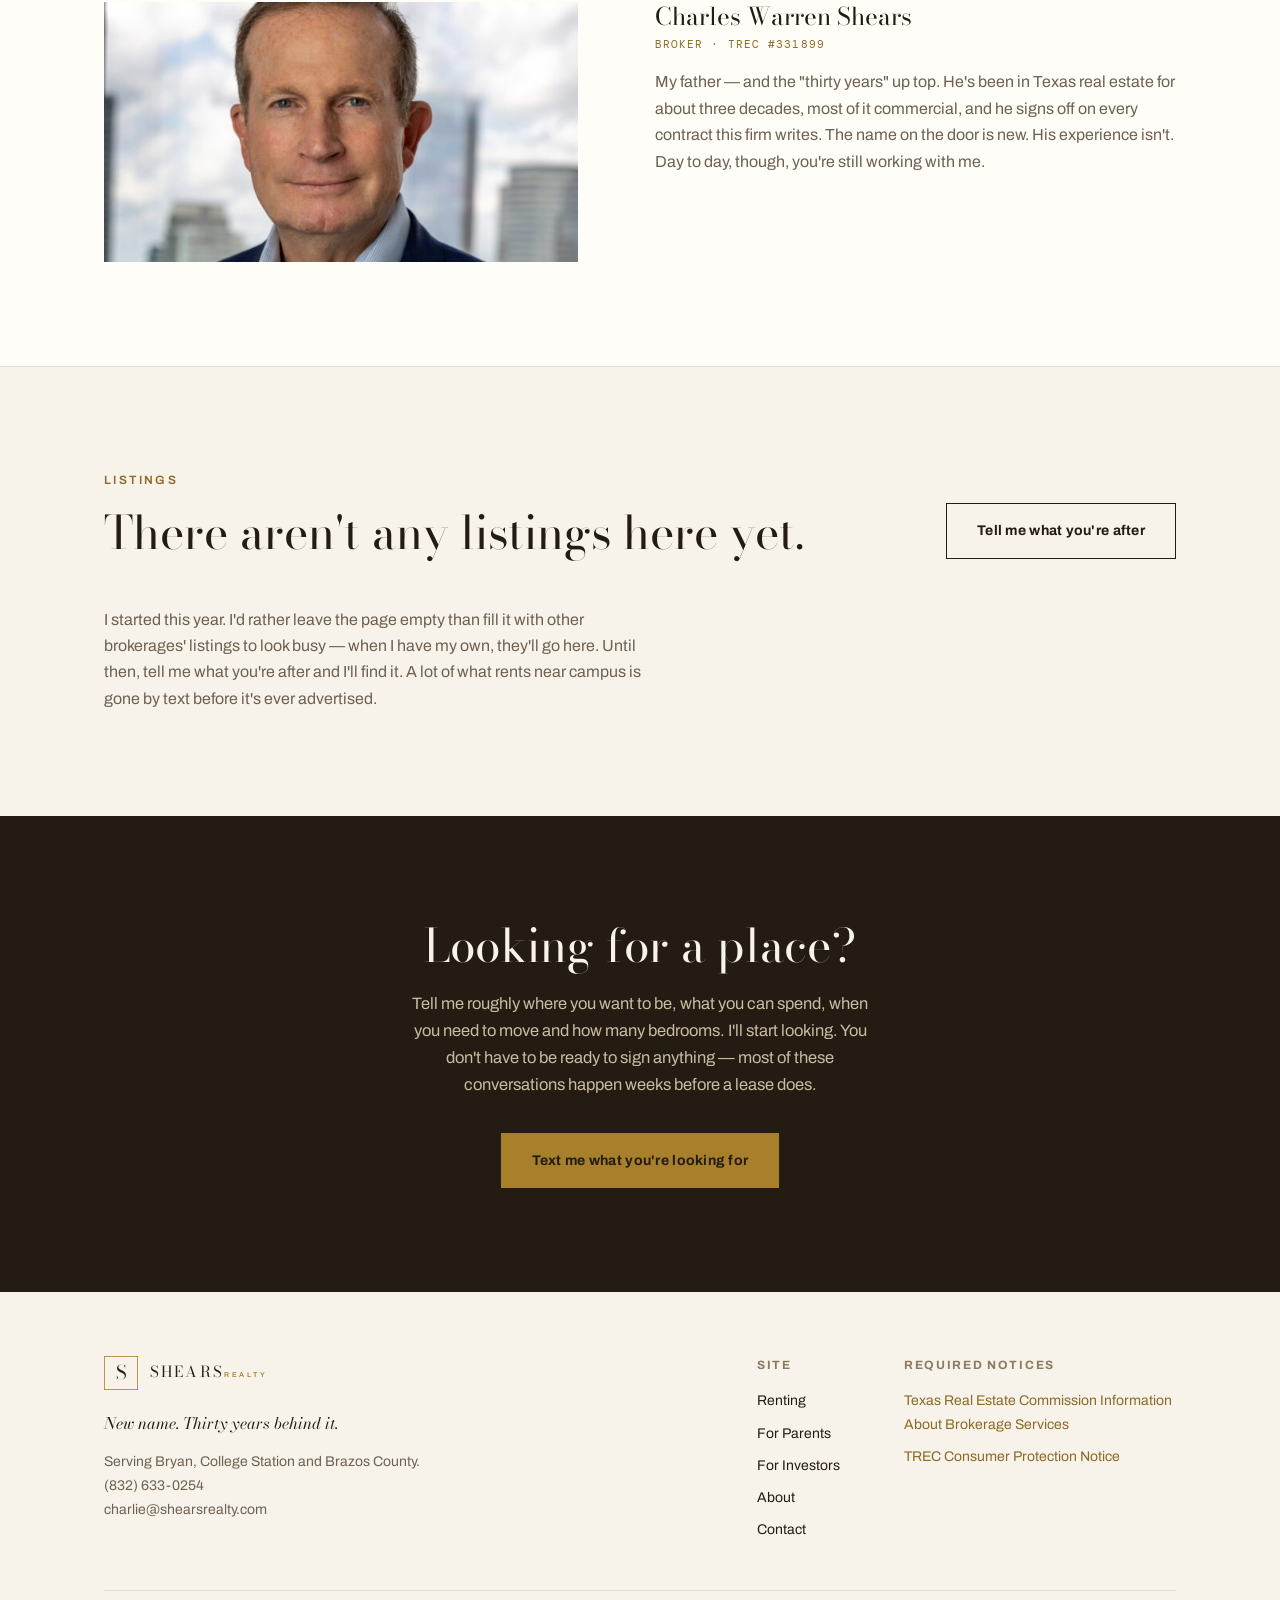
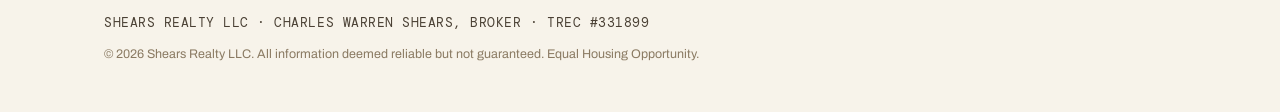
==== commit d74898df: "Link completed IABS 1-2, add signature headshot, fix broker title - Host the completed IABS 1-2 (eff" ====
--- a/index.html
+++ b/index.html
@@ -149,7 +149,7 @@
         </div>
         <div>
           <h3 class="h3" style="margin-bottom:4px;">Charles Warren Shears</h3>
-          <p class="mono" style="font-size:11px; color:var(--brass-text); margin:0 0 16px;">DESIGNATED BROKER &middot; TREC #331899</p>
+          <p class="mono" style="font-size:11px; color:var(--brass-text); margin:0 0 16px;">BROKER &middot; TREC #331899</p>
           <p style="margin:0;">My father — and the "thirty years" up top. He's been in Texas real estate for about three decades, most of it commercial, and he signs off on every contract this firm writes. The name on the door is new. His experience isn't. Day to day, though, you're still working with me.</p>
         </div>
       </div>
@@ -210,7 +210,7 @@
         </div>
         <div>
           <h4>Required notices</h4>
-          <a class="notice" href="https://www.trec.texas.gov/forms/information-about-brokerage-services" target="_blank" rel="noopener">Information About Brokerage Services</a>
+          <a class="notice" href="/iabs.pdf" target="_blank" rel="noopener">Texas Real Estate Commission Information About Brokerage Services</a>
           <a class="notice" href="https://www.trec.texas.gov/forms/consumer-protection-notice" target="_blank" rel="noopener">TREC Consumer Protection Notice</a>
         </div>
       </div>
@@ -218,7 +218,7 @@
   </div>
   <div class="wrap">
     <div class="site-footer__legal">
-      <p class="disclosure">SHEARS REALTY LLC &middot; CHARLES WARREN SHEARS, DESIGNATED BROKER &middot; TREC #331899</p>
+      <p class="disclosure">SHEARS REALTY LLC &middot; CHARLES WARREN SHEARS, BROKER &middot; TREC #331899</p>
       <p class="copyline">&copy; <span data-year>2026</span> Shears Realty LLC. All information deemed reliable but not guaranteed. Equal Housing Opportunity.</p>
     </div>
   </div>
--- a/assets/css/site.css
+++ b/assets/css/site.css
@@ -322,9 +322,9 @@
 .site-footer__cols a:hover { color: var(--brass); }
 .site-footer__cols a.notice { color: var(--brass-text); max-width: 34ch; }
 .site-footer__legal { margin-top: clamp(28px, 4vw, 40px); padding-block: 22px 48px; border-top: 1px solid var(--line); }
-/* TREC §535.155: brokerage + designated broker name must appear, broker name
+/* TREC §535.155: brokerage + broker name must appear, broker name
    at least half the size of the largest contact info on the piece. */
-/* 13px so the designated broker's name here clears "at least half the size of
+/* 13px so the broker's name here clears "at least half the size of
    the largest contact information on the piece" (TREC §535.155). The largest
    contact element on any page is the contact-page phone at ~24px. */
 .disclosure { font-family: var(--mono); font-size: 13px; letter-spacing: .04em; color: var(--ink-soft); margin: 0; line-height: 1.6; }
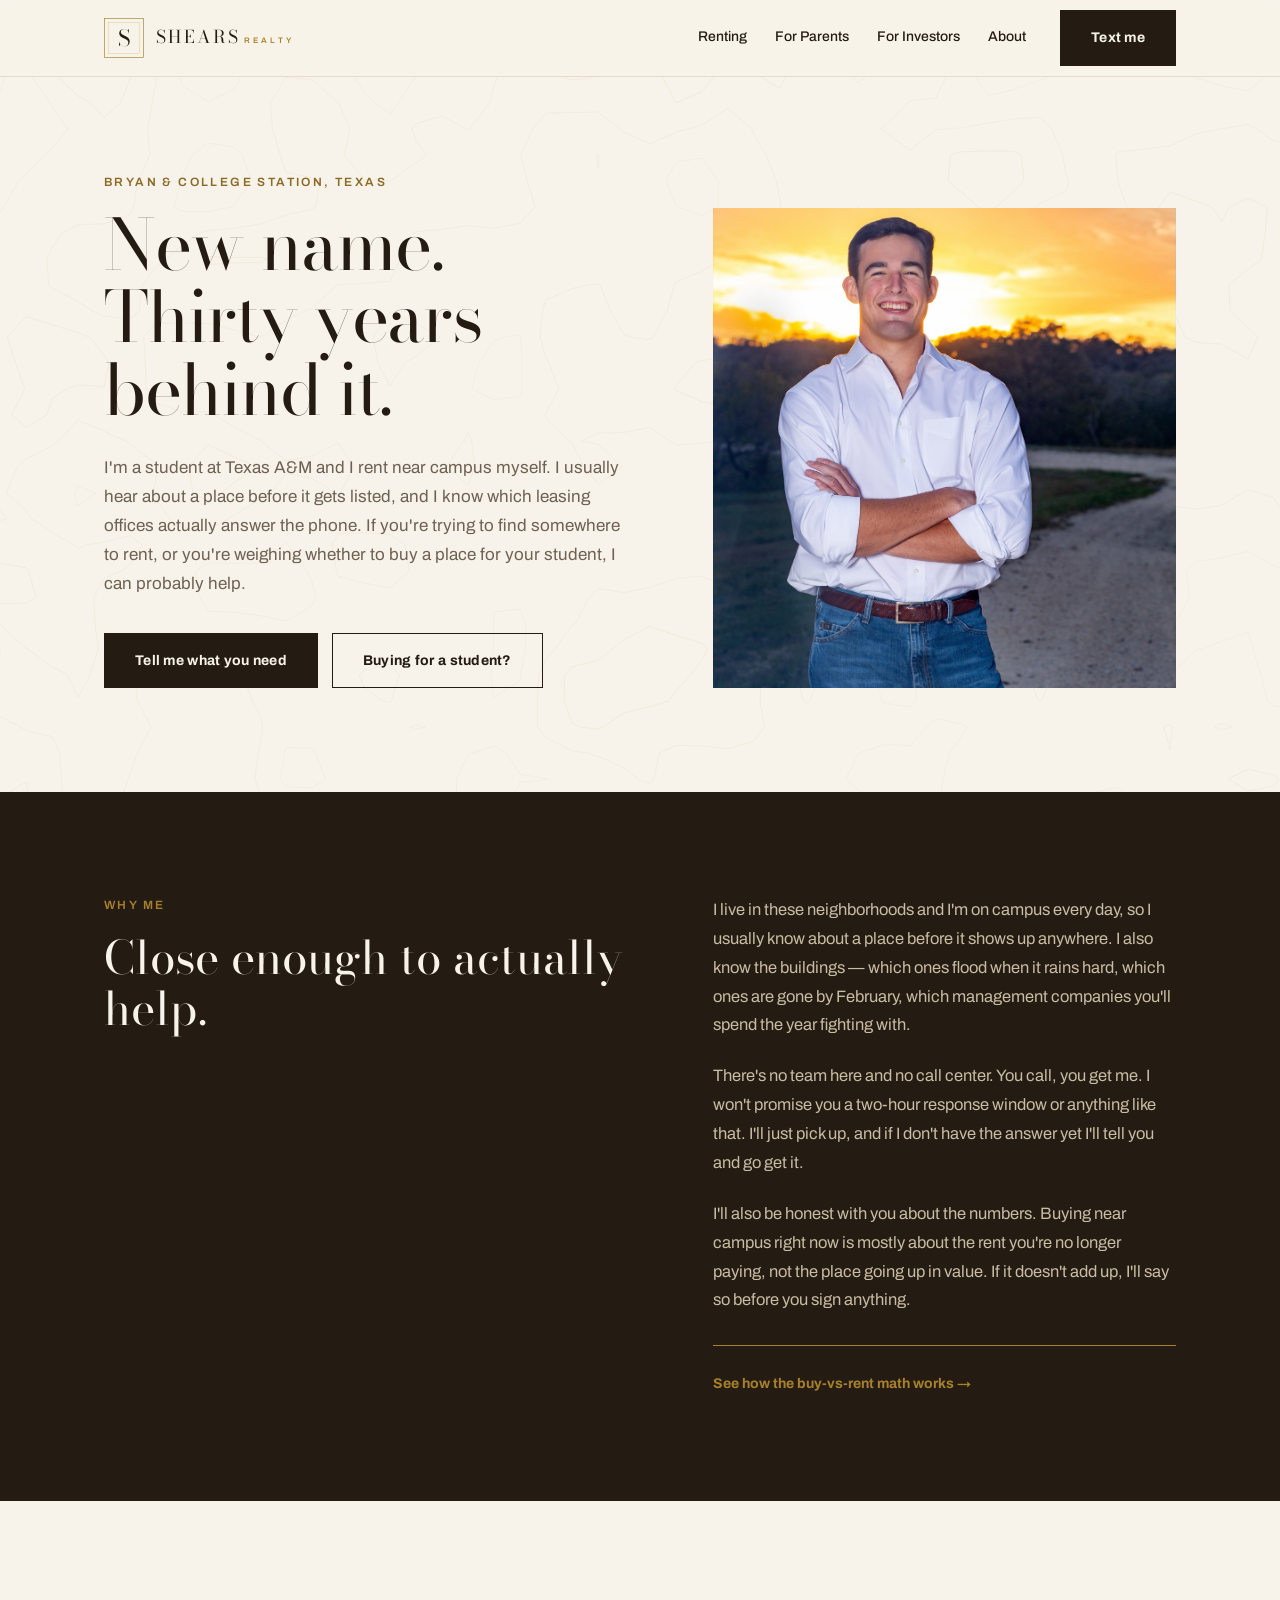
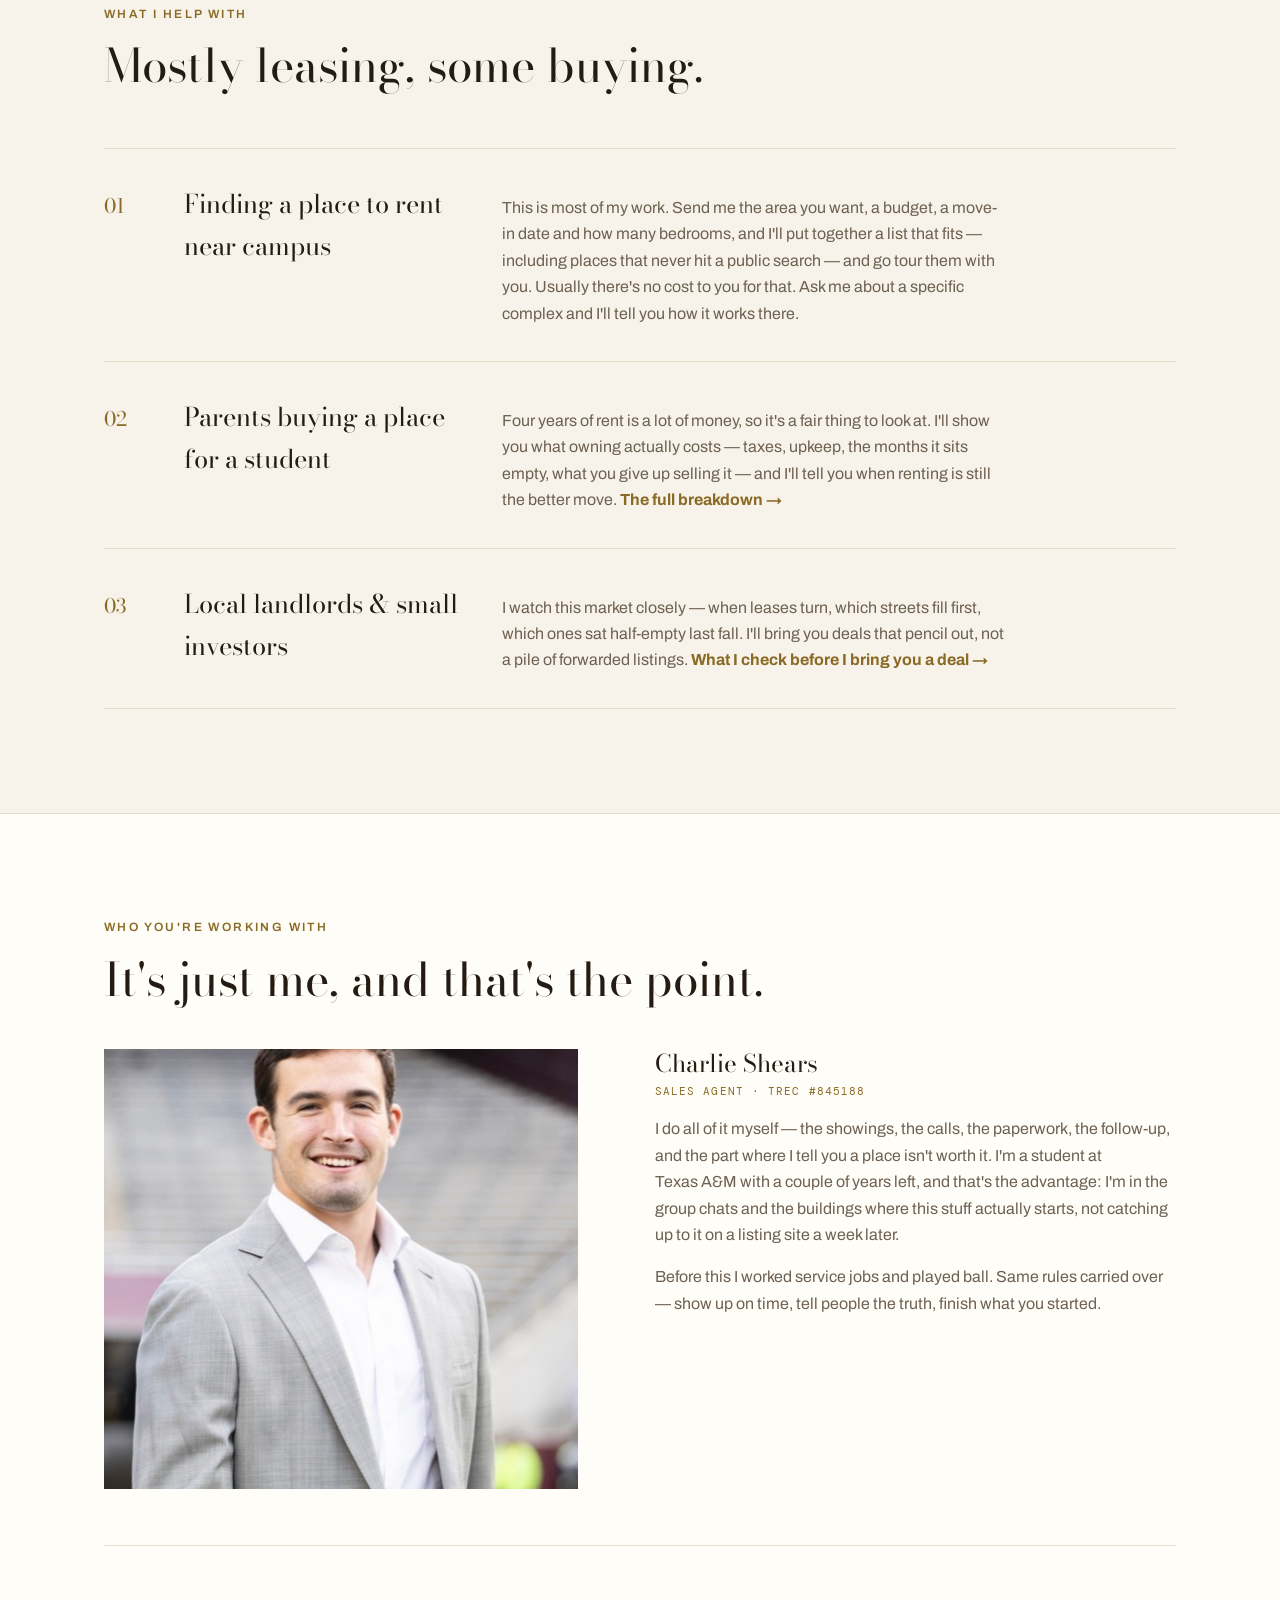
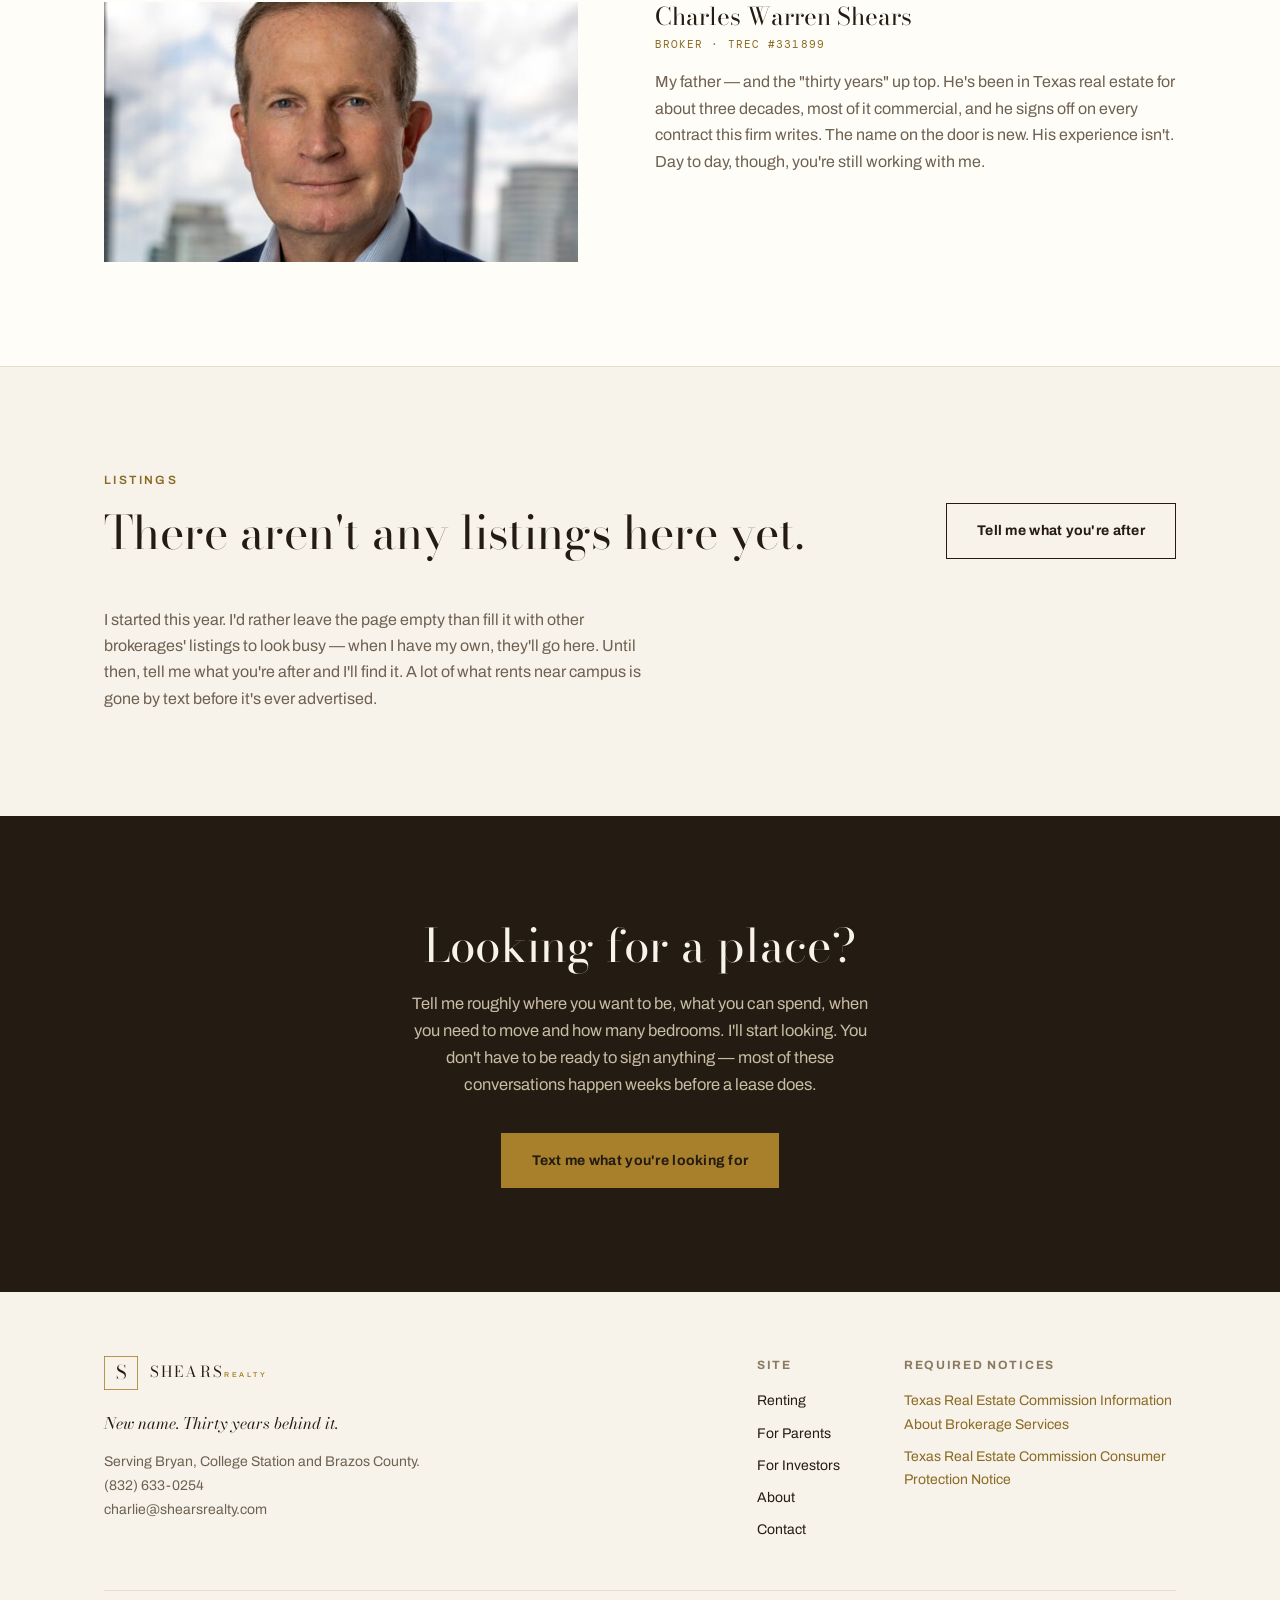
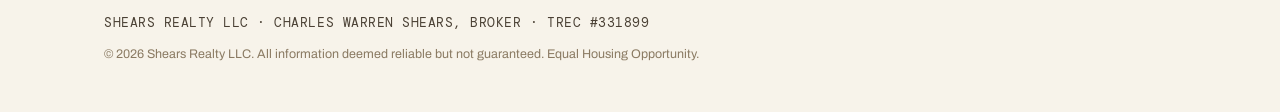
==== commit 4eba4bca: "Spell out the Consumer Protection Notice link label 22 TAC 531.18 allows "TREC Consumer Protection N" ====
--- a/index.html
+++ b/index.html
@@ -211,7 +211,7 @@
         <div>
           <h4>Required notices</h4>
           <a class="notice" href="/iabs.pdf" target="_blank" rel="noopener">Texas Real Estate Commission Information About Brokerage Services</a>
-          <a class="notice" href="https://www.trec.texas.gov/forms/consumer-protection-notice" target="_blank" rel="noopener">TREC Consumer Protection Notice</a>
+          <a class="notice" href="https://www.trec.texas.gov/forms/consumer-protection-notice" target="_blank" rel="noopener">Texas Real Estate Commission Consumer Protection Notice</a>
         </div>
       </div>
     </div>
